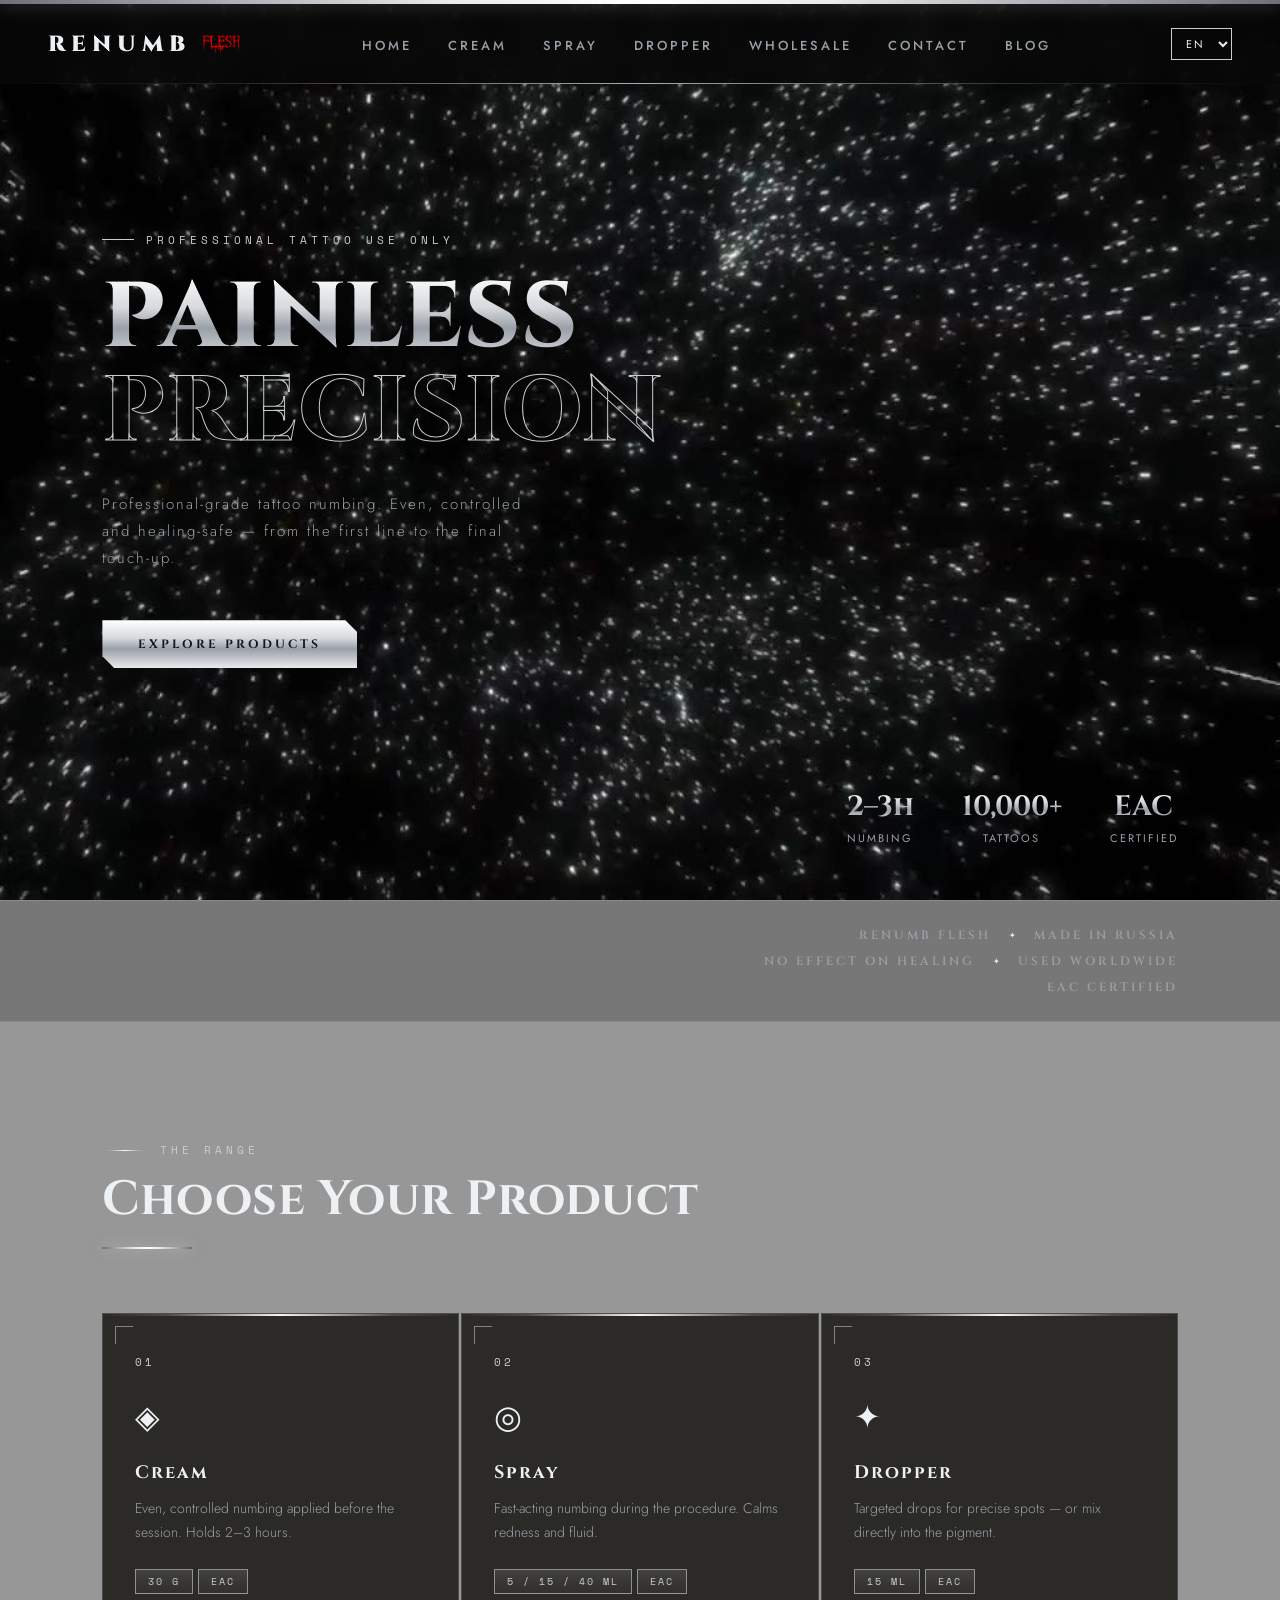
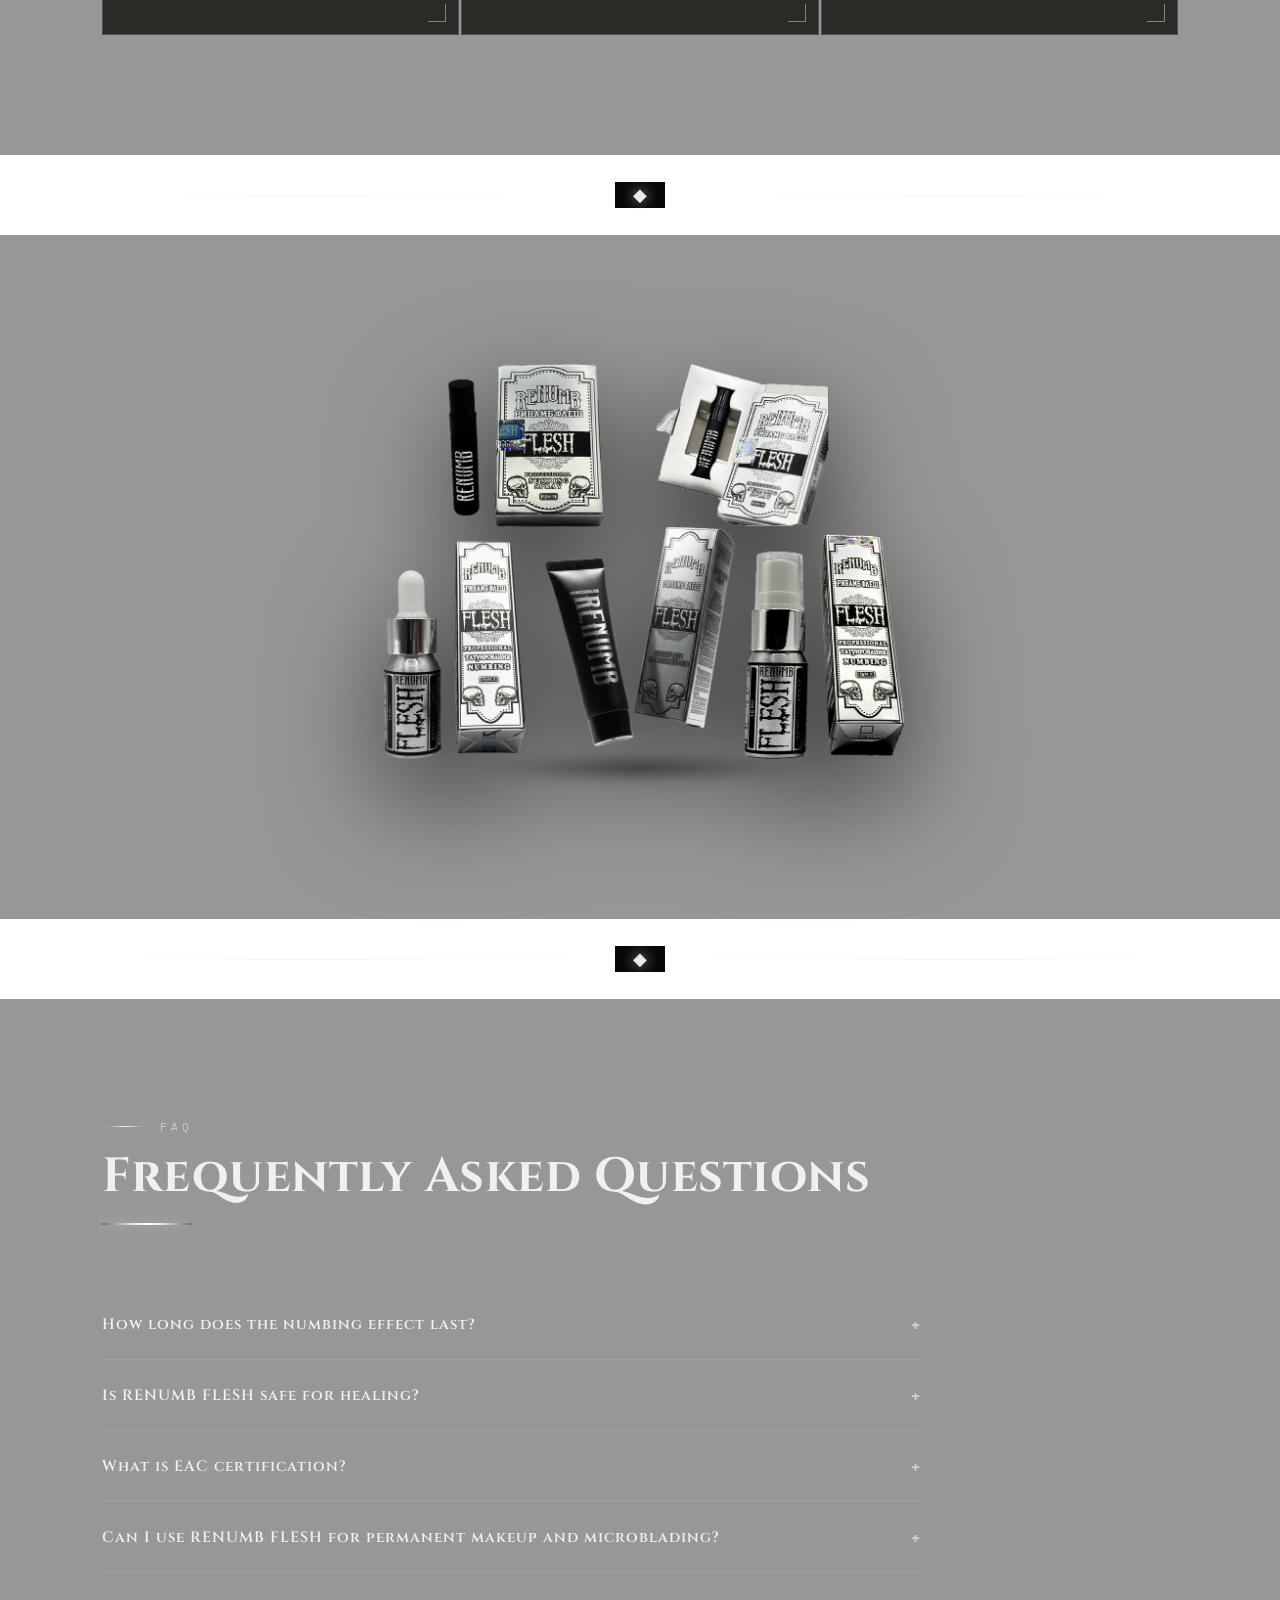
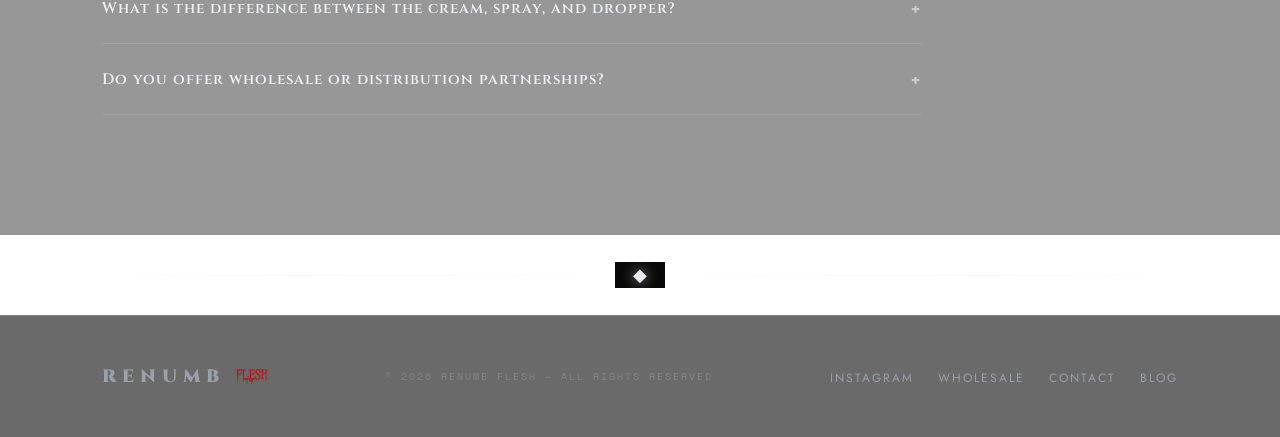
==== index.html @ 2f8f04a9 "Add files via upload" ====
<!DOCTYPE html>
<html lang="en">
<head>
<meta charset="UTF-8">
<meta name="viewport" content="width=device-width, initial-scale=1.0">
<title>Professional Tattoo Numbing — Cream, Spray & Dropper | RENUMB FLESH</title>

<!-- SEO Meta Tags -->
<meta name="description" content="Professional-grade tattoo numbing: cream, spray & dropper. EAC certified, healing-safe, used worldwide by tattoo artists. Wholesale & distributor enquiries welcome.">
<meta name="keywords" content="tattoo numbing cream, tattoo numbing spray, tattoo numbing dropper, RENUMB FLESH, professional tattoo numbing, EAC certified, tattoo anesthetic, permanent makeup numbing, microblading numbing, flesh-tattoo.com">
<meta name="robots" content="index, follow">
<meta name="author" content="RENUMB FLESH">
<link rel="canonical" href="https://flesh-tattoo.com/">

<!-- Open Graph / Social Media -->
<meta property="og:type" content="website">
<meta property="og:url" content="https://flesh-tattoo.com/">
<meta property="og:title" content="Professional Tattoo Numbing — Cream, Spray & Dropper | RENUMB FLESH">
<meta property="og:description" content="Professional-grade tattoo numbing. EAC certified, used worldwide. Cream, spray and dropper for tattoo artists.">
<meta property="og:image" content="https://flesh-tattoo.com/og-image.jpg">
<meta property="og:image:alt" content="RENUMB FLESH professional tattoo numbing — cream, spray and dropper">
<meta property="og:image:width" content="1200">
<meta property="og:image:height" content="630">
<meta property="og:site_name" content="RENUMB FLESH">
<meta property="og:locale" content="en_US">

<!-- Twitter Card -->
<meta name="twitter:card" content="summary_large_image">
<meta name="twitter:site" content="@renumbflesh">
<meta name="twitter:title" content="Professional Tattoo Numbing — Cream, Spray & Dropper | RENUMB FLESH">
<meta name="twitter:description" content="Professional-grade tattoo numbing. EAC certified, used worldwide.">
<meta name="twitter:image" content="https://flesh-tattoo.com/og-image.jpg">

<!-- Google Search Console Verification (replace with your code) -->
<meta name="google-site-verification" content="YOUR_GOOGLE_VERIFICATION_CODE">

<!-- Fonts -->
<link rel="preconnect" href="https://fonts.googleapis.com">
<link rel="preconnect" href="https://fonts.gstatic.com" crossorigin>
<link href="https://fonts.googleapis.com/css2?family=Cinzel:wght@400;500;600;700;800;900&family=Jost:wght@300;400;500;600&family=Space+Mono&display=swap" rel="stylesheet">
<script src="translations.js"></script>

<!-- JSON-LD Structured Data -->
<script type="application/ld+json">
{
  "@context": "https://schema.org",
  "@graph": [
    {
      "@type": "Organization",
      "@id": "https://flesh-tattoo.com/#organization",
      "name": "RENUMB FLESH",
      "url": "https://flesh-tattoo.com",
      "logo": {
        "@type": "ImageObject",
        "url": "https://flesh-tattoo.com/flesh-logo.png"
      },
      "description": "Professional-grade tattoo numbing products. EAC certified. Cream, spray and dropper for tattoo artists worldwide.",
      "contactPoint": {
        "@type": "ContactPoint",
        "contactType": "Customer Service",
        "email": "info@renumbflesh.com"
      },
      "sameAs": [
        "https://instagram.com/renumbflesh"
      ]
    },
    {
      "@type": "WebSite",
      "@id": "https://flesh-tattoo.com/#website",
      "url": "https://flesh-tattoo.com",
      "name": "RENUMB FLESH",
      "publisher": {"@id": "https://flesh-tattoo.com/#organization"},
      "potentialAction": {
        "@type": "SearchAction",
        "target": "https://flesh-tattoo.com/blog.html?q={search_term_string}",
        "query-input": "required name=search_term_string"
      }
    },
    {
      "@type": "FAQPage",
      "mainEntity": [
        {
          "@type": "Question",
          "name": "How long does the numbing effect last?",
          "acceptedAnswer": {
            "@type": "Answer",
            "text": "The pre-procedure cream provides 2–3 hours of effective numbing when applied correctly before the session. The spray provides fast-acting relief during the session for continued comfort."
          }
        },
        {
          "@type": "Question",
          "name": "Is RENUMB FLESH safe for healing?",
          "acceptedAnswer": {
            "@type": "Answer",
            "text": "Yes. RENUMB FLESH products are formulated to have no effect on the healing process. They are EAC certified and tested for professional tattoo and permanent makeup use."
          }
        },
        {
          "@type": "Question",
          "name": "What is EAC certification?",
          "acceptedAnswer": {
            "@type": "Answer",
            "text": "EAC (Eurasian Conformity) is a mandatory certification mark for products sold in the Eurasian Economic Union, confirming safety and compliance with technical regulations."
          }
        },
        {
          "@type": "Question",
          "name": "Can I use RENUMB FLESH for permanent makeup and microblading?",
          "acceptedAnswer": {
            "@type": "Answer",
            "text": "Yes. The dropper is especially popular for permanent makeup procedures — it can be applied directly to lips or eyebrows, or mixed into the pigment for precise control."
          }
        },
        {
          "@type": "Question",
          "name": "What is the difference between the cream, spray, and dropper?",
          "acceptedAnswer": {
            "@type": "Answer",
            "text": "The cream is applied before the session for deep, even numbing that lasts 2–3 hours. The spray is used during the session to maintain comfort and reduce redness. The dropper is for targeted application or mixing into pigment."
          }
        },
        {
          "@type": "Question",
          "name": "Do you offer wholesale or distribution partnerships?",
          "acceptedAnswer": {
            "@type": "Answer",
            "text": "Yes. We work with tattoo studios, distributors, and wholesalers worldwide. Contact us directly via the Contact page to discuss terms."
          }
        }
      ]
    },
    {
      "@type": "ItemList",
      "@id": "https://flesh-tattoo.com/#products",
      "name": "RENUMB FLESH Tattoo Numbing Range",
      "itemListElement": [
        {
          "@type": "ListItem",
          "position": 1,
          "item": {
            "@type": "Product",
            "name": "RENUMB FLESH Numbing Cream",
            "url": "https://flesh-tattoo.com/cream.html",
            "image": "https://flesh-tattoo.com/renumb-flesh-numbing-cream-30g.png",
            "description": "Pre-procedure tattoo numbing cream. 2–3 hour hold. EAC certified. 30 g.",
            "brand": {
              "@type": "Brand",
              "name": "RENUMB FLESH"
            },
            "category": "Tattoo Numbing Products"
          }
        },
        {
          "@type": "ListItem",
          "position": 2,
          "item": {
            "@type": "Product",
            "name": "RENUMB FLESH Numbing Spray",
            "url": "https://flesh-tattoo.com/spray.html",
            "image": "https://flesh-tattoo.com/renumb-flesh-numbing-spray-15ml.png",
            "description": "Fast-acting tattoo numbing spray for use during the session. 5 / 15 / 40 ml. EAC certified.",
            "brand": {
              "@type": "Brand",
              "name": "RENUMB FLESH"
            },
            "category": "Tattoo Numbing Products"
          }
        },
        {
          "@type": "ListItem",
          "position": 3,
          "item": {
            "@type": "Product",
            "name": "RENUMB FLESH Numbing Dropper",
            "url": "https://flesh-tattoo.com/dropper.html",
            "image": "https://flesh-tattoo.com/renumb-flesh-numbing-dropper-15ml.png",
            "description": "Water-soluble numbing dropper — mix with pigment for PMU. 15 ml. EAC certified.",
            "brand": {
              "@type": "Brand",
              "name": "RENUMB FLESH"
            },
            "category": "Tattoo Numbing Products"
          }
        }
      ]
    }
  ]
}
</script>

<style>
  *, *::before, *::after { margin: 0; padding: 0; box-sizing: border-box; }
  :root {
    --black: #080808;
    --deep: #101113;
    --amber: #c9ccd1;
    --amber-bright: #e8eaed;
    --amber-glow: #f4f5f7;
    --white: #eef1f4;
    --dim: #9aa0a8;
    --line: rgba(200,205,212,0.22);
    --metal: linear-gradient(180deg, #ffffff 0%, #d6d9dd 38%, #9aa0a8 60%, #e8eaed 100%);
  }
  html { scroll-behavior: smooth; }
  body {
    background: var(--black);
    color: var(--white);
    font-family: 'Jost', sans-serif;
    overflow-x: hidden;
  }

  nav {
    position: fixed; top: 0; left: 0; right: 0;
    z-index: 100;
    display: flex; align-items: center; justify-content: space-between;
    padding: 24px 48px;
    background: linear-gradient(to bottom, rgba(8,8,8,0.95), transparent);
  }
  .nav-logo {
    font-family: 'Cinzel', serif;
    font-size: 22px;
    font-weight: 900;
    letter-spacing: 6px;
    color: var(--white);
    text-decoration: none;
  }
  .nav-logo span { color: var(--amber-bright); }
  .nav-links {
    display: flex; gap: 36px; list-style: none;
  }
  .nav-links a {
    font-family: 'Jost', sans-serif;
    font-size: 13px;
    font-weight: 500;
    letter-spacing: 3px;
    text-transform: uppercase;
    color: var(--dim);
    text-decoration: none;
    transition: color 0.3s;
  }
  .nav-links a:hover { color: var(--amber-bright); }

  .nav-right {
    display: flex; align-items: center; gap: 16px;
  }
  select {
    background: transparent;
    border: 1px solid var(--amber);
    color: var(--white);
    font-family: 'Jost', sans-serif;
    font-size: 11px;
    padding: 6px 10px;
    cursor: pointer;
    letter-spacing: 2px;
  }
  select option {
    background: var(--black);
    color: var(--white);
  }

  /* Hamburger Button */
  .nav-hamburger {
    display: none;
    flex-direction: column;
    gap: 5px;
    cursor: pointer;
    padding: 8px;
    background: none;
    border: none;
    z-index: 102;
  }
  .nav-hamburger span {
    display: block;
    width: 24px;
    height: 2px;
    background: var(--white);
    transition: transform 0.3s, opacity 0.3s;
  }
  .nav-hamburger.is-open span:nth-child(1) { transform: translateY(7px) rotate(45deg); }
  .nav-hamburger.is-open span:nth-child(2) { opacity: 0; }
  .nav-hamburger.is-open span:nth-child(3) { transform: translateY(-7px) rotate(-45deg); }

  .hero {
    position: relative;
    min-height: 100vh;
    display: flex;
    align-items: center;
    overflow: hidden;
  }

  .hero video {
    position: absolute;
    inset: 0;
    width: 100%;
    height: 100%;
    object-fit: cover;
    z-index: 0;
  }

  .hero-overlay {
    position: absolute;
    inset: 0;
    background: linear-gradient(105deg, rgba(6,7,9,0.88) 0%, rgba(6,7,9,0.55) 40%, rgba(6,7,9,0.15) 68%, transparent 100%);
    z-index: 1;
  }

  .hero-bottom-fade {
    position: absolute;
    bottom: 0;
    left: 0;
    right: 0;
    height: 180px;
    background: linear-gradient(to top, #080808, transparent);
    z-index: 1;
  }

  .hero-content {
    position: relative;
    z-index: 2;
    padding: 0 8vw;
    max-width: 720px;
  }

  .hero-tag {
    font-family: 'Space Mono', monospace;
    font-size: 11px;
    letter-spacing: 4px;
    color: var(--amber);
    text-transform: uppercase;
    margin-bottom: 24px;
    display: flex;
    align-items: center;
    gap: 12px;
    opacity: 0;
    animation: fadeUp 0.8s 0.2s forwards;
  }
  .hero-tag::before {
    content: '';
    display: block;
    width: 32px;
    height: 1px;
    background: var(--amber);
  }

  .hero-title {
    font-family: 'Cinzel', serif;
    font-size: clamp(42px, 7.5vw, 92px);
    font-weight: 800;
    line-height: 1.02;
    letter-spacing: 1px;
    margin-bottom: 32px;
    opacity: 0;
    animation: fadeUp 0.8s 0.4s forwards;
  }
  .hero-title .line1 {
    display: block;
    background: var(--metal);
    -webkit-background-clip: text;
    background-clip: text;
    -webkit-text-fill-color: transparent;
    color: transparent;
  }
  .hero-title .line2 {
    display: block;
    color: transparent;
    -webkit-text-stroke: 1px var(--amber);
  }

  .hero-sub {
    font-size: 15px;
    font-weight: 300;
    letter-spacing: 2px;
    line-height: 1.8;
    color: var(--dim);
    max-width: 420px;
    margin-bottom: 48px;
    opacity: 0;
    animation: fadeUp 0.8s 0.6s forwards;
  }

  .hero-cta {
    display: flex;
    gap: 16px;
    align-items: center;
    opacity: 0;
    animation: fadeUp 0.8s 0.8s forwards;
  }

  .btn-primary {
    font-family: 'Cinzel', serif;
    font-size: 12px;
    font-weight: 700;
    letter-spacing: 3px;
    text-transform: uppercase;
    padding: 16px 36px;
    background: var(--metal);
    color: #15171a;
    border: none;
    text-decoration: none;
    position: relative;
    overflow: hidden;
    transition: all 0.3s;
    clip-path: polygon(0 0, calc(100% - 12px) 0, 100% 12px, 100% 100%, 12px 100%, 0 calc(100% - 12px));
    cursor: pointer;
  }
  .btn-primary::before {
    content: '';
    position: absolute;
    inset: 0;
    background: var(--amber-glow);
    transform: translateX(-100%);
    transition: transform 0.4s;
  }
  .btn-primary:hover::before { transform: translateX(0); }
  .btn-primary span { position: relative; z-index: 1; }

  .hero-stats {
    position: absolute;
    bottom: 52px;
    right: 8vw;
    z-index: 2;
    display: flex;
    gap: 48px;
    opacity: 0;
    animation: fadeUp 0.8s 1s forwards;
  }
  .stat { text-align: center; }
  .stat-num {
    font-family: 'Cinzel', serif;
    font-size: 28px;
    font-weight: 700;
    color: var(--amber-bright);
    display: block;
  }
  .stat-label {
    font-size: 11px;
    letter-spacing: 2px;
    color: var(--dim);
    text-transform: uppercase;
  }

  @keyframes fadeUp {
    from { opacity: 0; transform: translateY(30px); }
    to { opacity: 1; transform: translateY(0); }
  }

  .divider { height: 1px; background: linear-gradient(90deg, transparent, var(--amber), transparent); margin: 0; opacity: 0.4; }

  .section {
    padding: 120px 8vw;
  }
  .section-label {
    font-family: 'Space Mono', monospace;
    font-size: 11px;
    letter-spacing: 4px;
    color: var(--amber);
    text-transform: uppercase;
    margin-bottom: 16px;
    display: flex;
    align-items: center;
    gap: 12px;
  }
  .section-label::before {
    content: '';
    display: block;
    width: 24px;
    height: 1px;
    background: var(--amber);
  }
  .section-title {
    font-family: 'Cinzel', serif;
    font-size: clamp(26px, 4vw, 48px);
    font-weight: 700;
    margin-bottom: 64px;
    line-height: 1.1;
  }
  .section-title em { font-style: normal; color: var(--amber-bright); }

  .products-grid {
    display: grid;
    grid-template-columns: repeat(auto-fit, minmax(260px, 1fr));
    gap: 2px;
  }
  .product-card {
    background: var(--deep);
    border: 1px solid var(--line);
    padding: 40px 32px;
    position: relative;
    overflow: hidden;
    transition: border-color 0.3s, transform 0.3s;
    cursor: pointer;
  }
  .product-card::before {
    content: '';
    position: absolute;
    top: 0;
    left: 0;
    right: 0;
    height: 2px;
    background: linear-gradient(90deg, transparent, var(--amber-bright), transparent);
    transform: scaleX(0);
    transition: transform 0.4s;
  }
  .product-card:hover::before { transform: scaleX(1); }
  .product-card:hover {
    border-color: rgba(200,205,212,0.5);
    transform: translateY(-4px);
  }

  .product-num {
    font-family: 'Space Mono', monospace;
    font-size: 11px;
    color: var(--amber);
    letter-spacing: 3px;
    margin-bottom: 24px;
  }
  .product-icon {
    font-size: 32px;
    margin-bottom: 20px;
    display: block;
  }
  .product-name {
    font-family: 'Cinzel', serif;
    font-size: 18px;
    font-weight: 700;
    margin-bottom: 12px;
    letter-spacing: 2px;
  }
  .product-desc {
    font-size: 14px;
    line-height: 1.7;
    color: var(--dim);
    font-weight: 300;
    margin-bottom: 24px;
  }
  .product-tag {
    display: inline-block;
    font-family: 'Space Mono', monospace;
    font-size: 10px;
    letter-spacing: 2px;
    color: var(--amber);
    border: 1px solid var(--amber);
    padding: 4px 12px;
    text-transform: uppercase;
  }

  /* FAQ Section */
  .faq-list { max-width: 820px; }
  .faq-item {
    border-bottom: 1px solid var(--line);
  }
  .faq-q {
    width: 100%;
    background: none;
    border: none;
    color: var(--white);
    font-family: 'Cinzel', serif;
    font-size: 15px;
    font-weight: 600;
    letter-spacing: 1px;
    text-align: left;
    padding: 22px 0;
    cursor: pointer;
    display: flex;
    justify-content: space-between;
    align-items: center;
    gap: 16px;
    transition: color 0.3s;
  }
  .faq-q:hover { color: var(--amber-bright); }
  .faq-q::after {
    content: '+';
    font-family: 'Space Mono', monospace;
    font-size: 18px;
    color: var(--amber);
    flex-shrink: 0;
    transition: transform 0.3s;
  }
  .faq-item.open .faq-q::after { transform: rotate(45deg); }
  .faq-a {
    max-height: 0;
    overflow: hidden;
    transition: max-height 0.4s ease;
  }
  .faq-item.open .faq-a { max-height: 300px; }
  .faq-a p {
    font-size: 15px;
    line-height: 1.8;
    color: var(--dim);
    font-weight: 300;
    padding-bottom: 22px;
  }

  footer {
    border-top: 1px solid var(--line);
    padding: 48px 8vw;
    display: flex;
    align-items: center;
    justify-content: space-between;
  }
  .footer-logo {
    font-family: 'Cinzel', serif;
    font-size: 18px;
    font-weight: 900;
    letter-spacing: 6px;
    color: var(--dim);
  }
  .footer-logo span { color: var(--amber); }
  .footer-copy {
    font-family: 'Space Mono', monospace;
    font-size: 10px;
    letter-spacing: 2px;
    color: rgba(154,160,168,0.5);
    text-transform: uppercase;
  }
  .footer-links { display: flex; gap: 24px; list-style: none; }
  .footer-links a {
    font-size: 12px;
    letter-spacing: 2px;
    color: var(--dim);
    text-decoration: none;
    text-transform: uppercase;
    transition: color 0.3s;
  }
  .footer-links a:hover { color: var(--amber-bright); }

  .reveal {
    opacity: 0;
    transform: translateY(40px);
    transition: opacity 0.7s, transform 0.7s;
  }
  .reveal.visible {
    opacity: 1;
    transform: translateY(0);
  }

  /* ============================================================
     MOBILE RESPONSIVE
     ============================================================ */
  @media (max-width: 768px) {
    nav { padding: 16px 20px; }
    .nav-hamburger { display: flex; }
    .nav-links {
      position: fixed;
      top: 0; left: 0; right: 0; bottom: 0;
      background: rgba(8,8,8,0.97);
      flex-direction: column;
      justify-content: center;
      align-items: center;
      gap: 40px;
      z-index: 101;
      transform: translateX(100%);
      transition: transform 0.35s ease;
      display: flex !important;
    }
    .nav-links.mobile-open { transform: translateX(0); }
    .nav-links a { font-size: 20px !important; letter-spacing: 4px !important; color: var(--white) !important; }
    .hero-content { padding: 0 20px; max-width: 100%; }
    .hero-sub { letter-spacing: 1px; max-width: 100%; }
    .hero-stats { display: none; }
    .hero-cta { flex-wrap: wrap; }
    .section { padding: 70px 20px; }
    .section-title { margin-bottom: 40px; }
    .products-grid { grid-template-columns: 1fr; }
    footer { flex-direction: column; gap: 24px; text-align: center; padding: 36px 20px; }
    .footer-links { justify-content: center; flex-wrap: wrap; }
    .claims-wrap { padding: 22px 20px; }
    .claim { font-size: 10px; letter-spacing: 1.5px; }
    .claims-rows { align-items: center; text-align: center; }
    .claims-row { justify-content: center; flex-wrap: wrap; gap: 10px; }
    .faq-q { font-size: 13px; }
  }

  /* Hide video play overlay on mobile */
  video::-webkit-media-controls,
  video::-webkit-media-controls-panel,
  video::-webkit-media-controls-play-button,
  video::-webkit-media-controls-start-playback-button,
  video::-webkit-media-controls-overlay-play-button { display: none !important; }

  /* On mobile, use poster image instead of video for performance */
  @media (max-width: 768px) {
    .site-bg video { display: none !important; }
    .site-bg { background: url('site-bg-poster.jpg') center / cover no-repeat !important; }
  }

  /* --- FLESH image logo --- */
  .nav-logo, .footer-logo { display: inline-flex; align-items: center; gap: 10px; }
  .nav-logo .flesh-img { height: 0.95em; width: auto; display: block; }
  .footer-logo .flesh-img { height: 0.95em; width: auto; display: block; opacity: 0.85; }

  /* ============================================================
     LUXE LAYER v2 — bold ornamental / metallic (RENUMB FLESH)
     ============================================================ */
  :root {
    --metal-line: linear-gradient(90deg, transparent, rgba(201,204,209,0.2) 18%, rgba(255,255,255,0.95) 50%, rgba(201,204,209,0.2) 82%, transparent);
    --metal-solid: linear-gradient(90deg, #6d7177, #e8eaed 35%, #ffffff 50%, #e8eaed 65%, #6d7177);
  }

  /* bold metallic bar pinned to very top of every page */
  body::before {
    content: '';
    position: fixed; top: 0; left: 0; right: 0;
    height: 4px; z-index: 999;
    background: var(--metal-solid);
    box-shadow: 0 0 18px rgba(232,234,237,0.45);
  }

  /* page texture so the dark isn't flat */
  body {
    background-color: var(--black);
    background-image:
      radial-gradient(130% 80% at 50% -10%, rgba(201,204,209,0.08), transparent 60%),
      radial-gradient(100% 60% at 50% 120%, rgba(201,204,209,0.05), transparent 60%);
    background-attachment: fixed;
  }

  /* push fixed nav below the top metal bar */
  nav {
    top: 4px !important;
    background: rgba(8,8,8,0.82) !important;
    backdrop-filter: blur(12px);
    -webkit-backdrop-filter: blur(12px);
  }
  nav::after {
    content: '';
    position: absolute; left: 0; right: 0; bottom: 0;
    height: 1px; background: var(--metal-line); opacity: 0.7;
  }
  .nav-center a, .nav-links a { position: relative; }
  .nav-center a::after, .nav-links a::after {
    content: ''; position: absolute; left: 0; right: 0; bottom: -6px;
    height: 1px; background: #fff; transform: scaleX(0); transform-origin: left;
    transition: transform 0.35s ease;
  }
  .nav-center a:hover::after, .nav-links a:hover::after { transform: scaleX(1); }

  /* BOLD ornamental divider */
  .divider {
    height: auto !important; background: none !important; opacity: 1 !important;
    position: relative; padding: 40px 0;
  }
  .divider::before {
    content: ''; position: absolute; left: 8vw; right: 8vw; top: 50%;
    height: 1px; background: var(--metal-line);
    box-shadow: 0 4px 0 -3px rgba(201,204,209,0.4), 0 -4px 0 -3px rgba(201,204,209,0.4);
  }
  .divider::after {
    content: '◆'; position: absolute; left: 50%; top: 50%;
    transform: translate(-50%,-50%); color: #e8eaed; font-size: 18px;
    background: var(--black); padding: 0 18px;
    text-shadow: 0 0 14px rgba(232,234,237,0.7);
  }

  /* section label rule -> metallic */
  .section-label::before { width: 46px !important; height: 1px !important; background: var(--metal-line) !important; }

  /* section titles: visible metallic underline */
  .section-title { letter-spacing: 0.5px; position: relative; padding-bottom: 22px; }
  .section-title::after {
    content: ''; position: absolute; left: 0; bottom: 0;
    width: 90px; height: 2px; background: var(--metal-solid);
    box-shadow: 0 0 12px rgba(232,234,237,0.5);
  }
  .section-title em { text-shadow: 0 0 16px rgba(232,234,237,0.35); }

  /* CARDS */
  .product-card {
    background: linear-gradient(180deg, rgba(201,204,209,0.06), rgba(0,0,0,0)), var(--deep);
    transition: border-color 0.3s, transform 0.3s, box-shadow 0.4s;
  }
  .product-card::before { background: var(--metal-line) !important; height: 2px !important; transform: scaleX(1) !important; }
  .product-card::after {
    content: ''; position: absolute; top: 12px; left: 12px;
    width: 18px; height: 18px;
    border-top: 1px solid rgba(201,204,209,0.55);
    border-left: 1px solid rgba(201,204,209,0.55);
    pointer-events: none;
  }
  .product-card .product-name::after {
    content: ''; position: absolute; bottom: 12px; right: 12px;
    width: 18px; height: 18px;
    border-bottom: 1px solid rgba(201,204,209,0.55);
    border-right: 1px solid rgba(201,204,209,0.55);
    pointer-events: none;
  }
  .product-card { overflow: visible; }
  .product-card:hover {
    transform: translateY(-6px);
    box-shadow: 0 22px 55px -22px rgba(0,0,0,0.9), inset 0 1px 0 rgba(255,255,255,0.18);
  }

  /* tags */
  .product-tag {
    background: linear-gradient(180deg, rgba(201,204,209,0.14), rgba(201,204,209,0.03));
    border-color: rgba(201,204,209,0.6) !important;
  }

  /* stats numbers: chrome gradient */
  .stat-num {
    background: var(--metal); -webkit-background-clip: text; background-clip: text;
    -webkit-text-fill-color: transparent; color: transparent;
  }

  footer { position: relative; z-index: 1; }

  /* ============================================================
     GLOBAL BACKGROUND VIDEO
     ============================================================ */
  .site-bg {
    position: fixed; inset: 0; z-index: -2; overflow: hidden;
    background: var(--black);
  }
  .site-bg video {
    position: absolute; inset: 0;
    width: 100%; height: 100%; object-fit: cover;
    pointer-events: none;
  }
  .site-bg::after {
    content: ''; position: absolute; inset: 0; z-index: -1;
    background: linear-gradient(180deg, rgba(8,8,8,0.72), rgba(8,8,8,0.82) 50%, rgba(8,8,8,0.9));
  }
  body { background: transparent !important; }
  .hero { background: transparent !important; }
  .hero > video { display: none !important; }
  .hero-overlay, .hero-bottom-fade { background: transparent !important; }
  .hero-video { background: transparent !important; }
  .hero-video > video { display: none !important; }
  .hero-video .hero-overlay { background: linear-gradient(105deg, rgba(6,7,9,0.7) 0%, rgba(6,7,9,0.25) 60%, transparent 100%) !important; }
  .section { background: rgba(8,8,8,0.42); backdrop-filter: blur(2px); }
  .product-card { background: rgba(13,11,7,0.78) !important; }
  .gallery-item { background: rgba(13,11,7,0.6) !important; }
  footer { background: rgba(8,8,8,0.6); }

  /* Claims */
  .claims-wrap {
    padding: 26px 8vw;
    background: rgba(8,8,8,0.55);
    border-top: 1px solid var(--line);
    border-bottom: 1px solid var(--line);
    display: flex;
    justify-content: flex-end;
  }
  .claims-rows {
    display: flex;
    flex-direction: column;
    align-items: flex-end;
    gap: 10px;
    text-align: right;
  }
  .claims-row {
    display: flex;
    align-items: center;
    gap: 18px;
    justify-content: flex-end;
  }
  .claim {
    font-family: 'Cinzel', serif;
    font-size: 12px;
    font-weight: 600;
    letter-spacing: 3px;
    text-transform: uppercase;
    color: var(--dim);
  }
  .claim-sep {
    font-size: 8px;
    color: var(--amber-bright);
  }

  /* Product price */
  .product-price {
    font-family: 'Cinzel', serif;
    font-size: 22px;
    font-weight: 700;
    letter-spacing: 1px;
    color: var(--white);
    margin: 14px 0 6px;
    display: block;
  }
  .product-price .cur { color: var(--amber-bright); font-size: 0.7em; vertical-align: super; margin-right: 2px; }
  .price-from {
    font-family: 'Space Mono', monospace;
    font-size: 10px; letter-spacing: 2px; text-transform: uppercase;
    color: var(--dim); margin-bottom: 10px; display:block;
  }
  .float-stage {
    position: relative;
    display: inline-block;
    animation: floatY 6s ease-in-out infinite;
  }
  .float-stage img {
    display: block;
    width: clamp(220px, 42vw, 560px);
    height: auto;
    filter: drop-shadow(0 40px 55px rgba(0,0,0,0.65));
  }
  .float-stage::after {
    content: '';
    position: absolute;
    left: 50%; bottom: -22px;
    width: 60%; height: 26px;
    transform: translateX(-50%);
    background: radial-gradient(ellipse at center, rgba(0,0,0,0.55), transparent 70%);
    filter: blur(6px);
    z-index: -1;
    animation: shadowPulse 6s ease-in-out infinite;
  }
  .float-showcase{
    text-align:center;
}
  @keyframes floatY { 0%,100% { transform: translateY(0); } 50% { transform: translateY(-18px); } }
  @keyframes shadowPulse { 0%,100% { opacity: 0.7; width: 60%; } 50% { opacity: 0.4; width: 50%; } }
  @media (prefers-reduced-motion: reduce) { .float-stage, .float-stage::after { animation: none; } }
</style>
<!-- Favicons & PWA -->
<link rel="icon" href="favicon.ico" sizes="any">
<link rel="icon" type="image/png" sizes="32x32" href="favicon-32.png">
<link rel="icon" type="image/png" sizes="16x16" href="favicon-16.png">
<link rel="apple-touch-icon" href="apple-touch-icon.png">
<link rel="manifest" href="site.webmanifest">
<meta name="theme-color" content="#080808">
<link rel="preload" as="image" href="site-bg-poster.jpg">
<!-- Shared responsive + behaviour layer -->
<link rel="stylesheet" href="site.css">
<script src="site.js" defer></script>

<!-- hreflang cluster (audit pass) -->
<link rel="alternate" hreflang="x-default" href="https://flesh-tattoo.com/">
<link rel="alternate" hreflang="en" href="https://flesh-tattoo.com/">
<link rel="alternate" hreflang="ru" href="https://flesh-tattoo.com/?lang=ru">
<link rel="alternate" hreflang="es" href="https://flesh-tattoo.com/?lang=es">
<link rel="alternate" hreflang="tr" href="https://flesh-tattoo.com/?lang=tr">
<link rel="alternate" hreflang="pt" href="https://flesh-tattoo.com/?lang=pt">
<link rel="alternate" hreflang="fr" href="https://flesh-tattoo.com/?lang=fr">
<link rel="alternate" hreflang="de" href="https://flesh-tattoo.com/?lang=de">
</head>
<body>

<!-- Background Video -->
<div class="site-bg">
  <video autoplay muted loop playsinline webkit-playsinline preload="auto" poster="site-bg-poster.jpg">
    <source src="site-bg.mp4" type="video/mp4">
  </video>
</div>

<nav>
  <a href="index.html" class="nav-logo">RENUMB <img src="flesh-logo.png" alt="FLESH" class="flesh-img" width="80" height="20" loading="eager"></a>
  <ul class="nav-links">
    <li><a href="index.html" data-i18n="home">Home</a></li>
    <li><a href="cream.html" data-i18n="cream">Cream</a></li>
    <li><a href="spray.html" data-i18n="spray">Spray</a></li>
    <li><a href="dropper.html" data-i18n="dropper">Dropper</a></li>
    <li><a href="wholesale.html" data-i18n="navWholesale">Wholesale</a></li>
    <li><a href="contact.html" data-i18n="navContact">Contact</a></li>
    <li><a href="blog.html" data-i18n="navBlog">Blog</a></li>
  </ul>
  <div class="nav-right">
    <select data-lang-select onchange="setLanguage(this.value)">
      <option value="en">EN</option>
      <option value="ru">РУ</option>
      <option value="es">ES</option>
      <option value="tr">TR</option>
      <option value="pt">PT</option>
      <option value="fr">FR</option>
      <option value="de">DE</option>
    </select>
    <button class="nav-hamburger" aria-label="Menu">
      <span></span><span></span><span></span>
    </button>
  </div>
</nav>

<section class="hero">
  <video autoplay muted loop playsinline preload="none" poster="hero-poster.jpg">
    <source src="hero-bg.mp4" type="video/mp4">
  </video>
  <div class="hero-overlay"></div>
  <div class="hero-bottom-fade"></div>

  <div class="hero-content">
    <div class="hero-tag" data-i18n="proTattooUse">Professional Tattoo Use Only</div>
    <h1 class="hero-title">
      <span class="line1" data-i18n="heroLine1">PAINLESS</span>
      <span class="line2" data-i18n="heroLine2">PRECISION</span>
    </h1>
    <p class="hero-sub" data-i18n="heroSub">Professional-grade tattoo numbing. Even, controlled and healing-safe — from the first line to the final touch-up.</p>
    <div class="hero-cta">
      <a href="#products" class="btn-primary"><span data-i18n="exploreProducts">Explore Products</span></a>
    </div>
  </div>

  <div class="hero-stats">
    <div class="stat">
      <span class="stat-num">2–3h</span>
      <span class="stat-label" data-i18n="statNumbing">Numbing</span>
    </div>
    <div class="stat">
      <span class="stat-num">10,000+</span>
      <span class="stat-label" data-i18n="statTattoos">Tattoos</span>
    </div>
    <div class="stat">
      <span class="stat-num">EAC</span>
      <span class="stat-label" data-i18n="statCertified">Certified</span>
    </div>
  </div>
</section>

<div class="claims-wrap">
  <div class="claims-rows">
    <div class="claims-row">
      <span class="claim" data-i18n="brandMark">RENUMB FLESH</span>
      <span class="claim-sep">✦</span>
      <span class="claim" data-i18n="madeInRussia">Made in Russia</span>
    </div>
    <div class="claims-row">
      <span class="claim" data-i18n="noEffectHealing">No Effect on Healing</span>
      <span class="claim-sep">✦</span>
      <span class="claim" data-i18n="usedWorldwide">Used Worldwide</span>
    </div>
    <div class="claims-row">
      <span class="claim" data-i18n="eacCertified">EAC Certified</span>
    </div>
  </div>
</div>

<section class="section" id="products">
  <div class="section-label reveal" data-i18n="productLine">The Range</div>
  <h2 class="section-title reveal"><span data-i18n="chooseProduct">Choose Your Product</span></h2>

  <div class="products-grid">
    <a href="cream.html" style="text-decoration:none;color:inherit;">
      <div class="product-card reveal">
        <div class="product-num">01</div>
        <span class="product-icon">◈</span>
        <h3 class="product-name" data-i18n="cream">Cream</h3>
        <p class="product-desc" data-i18n="creamDesc">Even, controlled numbing applied before the session. Holds 2–3 hours.</p>
        <span class="product-tag" data-i18n="creamTag">30 g</span>
        <span class="product-tag">EAC</span>
      </div>
    </a>

    <a href="spray.html" style="text-decoration:none;color:inherit;">
      <div class="product-card reveal">
        <div class="product-num">02</div>
        <span class="product-icon">◎</span>
        <h3 class="product-name" data-i18n="spray">Spray</h3>
        <p class="product-desc" data-i18n="sprayDesc">Fast-acting numbing during the procedure. Calms redness and fluid.</p>
        <span class="product-tag" data-i18n="sprayTag">5 / 15 / 40 ml</span>
        <span class="product-tag">EAC</span>
      </div>
    </a>

    <a href="dropper.html" style="text-decoration:none;color:inherit;">
      <div class="product-card reveal">
        <div class="product-num">03</div>
        <span class="product-icon">✦</span>
        <h3 class="product-name" data-i18n="dropper">Dropper</h3>
        <p class="product-desc" data-i18n="dropperDesc">Targeted drops for precise spots — or mix directly into the pigment.</p>
        <span class="product-tag" data-i18n="dropperTag">15 ml</span>
        <span class="product-tag">EAC</span>
      </div>
    </a>
  </div>
</section>

<div class="divider"></div>

<section class="section float-showcase">
  <div class="float-stage">
    <img src="renumb-flesh-tattoo-numbing-products.png" alt="RENUMB FLESH pre-procedure numbing cream and box" loading="lazy">
  </div>
  <div style="margin-top:34px; text-align:center;">
    
    
  </div>
</section>

<div class="divider"></div>

<!-- FAQ Section -->
<section class="section" id="faq">
  <div class="section-label reveal" data-i18n="faqLabel">FAQ</div>
  <h2 class="section-title reveal"><span data-i18n="faqTitle">Frequently Asked Questions</span></h2>

  <div class="faq-list reveal">
    <div class="faq-item">
      <button class="faq-q" data-i18n="faq1q">How long does the numbing effect last?</button>
      <div class="faq-a"><p data-i18n="faq1a">The pre-procedure cream provides 2–3 hours of effective numbing when applied correctly before the session. The spray provides fast-acting relief during the session for continued comfort.</p></div>
    </div>
    <div class="faq-item">
      <button class="faq-q" data-i18n="faq2q">Is RENUMB FLESH safe for healing?</button>
      <div class="faq-a"><p data-i18n="faq2a">Yes. RENUMB FLESH products are formulated to have no effect on the healing process. They are EAC certified and tested for professional tattoo and permanent makeup use.</p></div>
    </div>
    <div class="faq-item">
      <button class="faq-q" data-i18n="faq3q">What is EAC certification?</button>
      <div class="faq-a"><p data-i18n="faq3a">EAC (Eurasian Conformity) is a mandatory certification mark for products sold in the Eurasian Economic Union, confirming safety and compliance with technical regulations.</p></div>
    </div>
    <div class="faq-item">
      <button class="faq-q" data-i18n="faq4q">Can I use RENUMB FLESH for permanent makeup and microblading?</button>
      <div class="faq-a"><p data-i18n="faq4a">Yes. The dropper is especially popular for permanent makeup procedures — it can be applied directly to lips or eyebrows, or mixed into the pigment for precise control.</p></div>
    </div>
    <div class="faq-item">
      <button class="faq-q" data-i18n="faq5q">What is the difference between the cream, spray, and dropper?</button>
      <div class="faq-a"><p data-i18n="faq5a">The cream is applied before the session for deep, even numbing that lasts 2–3 hours. The spray is used during the session to maintain comfort and reduce redness. The dropper is for targeted application or mixing into pigment.</p></div>
    </div>
    <div class="faq-item">
      <button class="faq-q" data-i18n="faq6q">Do you offer wholesale or distribution partnerships?</button>
      <div class="faq-a"><p data-i18n="faq6a">Yes. We work with tattoo studios, distributors, and wholesalers worldwide. Contact us directly via the Contact page to discuss terms.</p></div>
    </div>
  </div>
</section>

<div class="divider"></div>

<footer>
  <div class="footer-logo">RENUMB <img src="flesh-logo.png" alt="FLESH" class="flesh-img" width="80" height="20" loading="lazy"></div>
  <div class="footer-copy" data-i18n="copyright">© 2026 RENUMB FLESH — All Rights Reserved</div>
  <ul class="footer-links">
    <li><a href="#" data-i18n="instagram">Instagram</a></li>
    <li><a href="wholesale.html" data-i18n="navWholesale">Wholesale</a></li>
    <li><a href="contact.html" data-i18n="contact">Contact</a></li>
    <li><a href="blog.html" data-i18n="navBlog">Blog</a></li>
  </ul>
</footer>

<script>
// ============================================================
// Anti-Inspect Protection
// ============================================================
(function() {
  document.addEventListener('contextmenu', function(e) { e.preventDefault(); });
  document.addEventListener('keydown', function(e) {
    if (e.keyCode === 123) { e.preventDefault(); return false; }
    if (e.ctrlKey && e.shiftKey && (e.keyCode === 73 || e.keyCode === 74 || e.keyCode === 67)) {
      e.preventDefault(); return false;
    }
    if (e.ctrlKey && e.keyCode === 85) { e.preventDefault(); return false; }
  });
})();

// ============================================================
// Hamburger Menu
// ============================================================
(function() {
  var btn = document.querySelector('.nav-hamburger');
  var menu = document.querySelector('.nav-links') || document.querySelector('.nav-center');
  if (!btn || !menu) return;
  btn.addEventListener('click', function() {
    menu.classList.toggle('mobile-open');
    btn.classList.toggle('is-open');
  });
  menu.querySelectorAll('a').forEach(function(a) {
    a.addEventListener('click', function() {
      menu.classList.remove('mobile-open');
      btn.classList.remove('is-open');
    });
  });
})();

// ============================================================
// Scroll Reveal
// ============================================================
const reveals = document.querySelectorAll('.reveal');
const io = new IntersectionObserver(entries => {
  entries.forEach((e, i) => {
    if (e.isIntersecting) {
      setTimeout(() => e.target.classList.add('visible'), i * 80);
      io.unobserve(e.target);
    }
  });
}, { threshold: 0.1 });
reveals.forEach(el => io.observe(el));

// ============================================================
// FAQ Accordion
// ============================================================
document.querySelectorAll('.faq-q').forEach(function(btn) {
  btn.addEventListener('click', function() {
    var item = btn.closest('.faq-item');
    var isOpen = item.classList.contains('open');
    document.querySelectorAll('.faq-item').forEach(function(i) { i.classList.remove('open'); });
    if (!isOpen) item.classList.add('open');
  });
});
</script>

</body>
</html>
---- site.css ----
/* ============================================================
   RENUMB FLESH — shared site layer (loaded LAST in <head>)
   Purpose: make EVERY page behave identically on mobile and
   load fast. It refines the per-page inline CSS — it never
   removes any feature. Works with both .nav-links (home) and
   .nav-center (sub-pages).
   ============================================================ */

:root{
  --rf-line:rgba(200,205,212,0.22);
  --rf-metal-solid:linear-gradient(90deg,#6d7177,#e8eaed 35%,#ffffff 50%,#e8eaed 65%,#6d7177);
}

/* ---------- Background: show poster instantly, no play-icon ---------- */
.site-bg{
  background:#080808 url("site-bg-poster.jpg") center center / cover no-repeat !important;
}
.site-bg.poster-only video{ display:none !important; }

/* Kill the iOS/Android media "play" overlay everywhere */
video::-webkit-media-controls,
video::-webkit-media-controls-panel,
video::-webkit-media-controls-play-button,
video::-webkit-media-controls-start-playback-button,
video::-webkit-media-controls-overlay-play-button{ display:none !important; -webkit-appearance:none; }

/* ---------- Keep everything inside the viewport ---------- */
html,body{ max-width:100%; overflow-x:hidden; }

/* ============================================================
   MOBILE NAVIGATION — applies to BOTH nav list classes
   ============================================================ */
@media (max-width:768px){
  .nav-hamburger{ display:flex !important; }

  .nav-links,
  .nav-center{
    position:fixed;
    top:0; left:0; right:0; bottom:0;
    background:rgba(8,8,8,0.97);
    -webkit-backdrop-filter:blur(8px); backdrop-filter:blur(8px);
    flex-direction:column;
    justify-content:center;
    align-items:center;
    gap:34px;
    z-index:101;
    transform:translateX(100%);
    transition:transform .35s ease;
    display:flex !important;
    margin:0; padding:0; list-style:none;
  }
  .nav-links.mobile-open,
  .nav-center.mobile-open{ transform:translateX(0); }
  .nav-links a,
  .nav-center a{
    font-size:20px !important;
    letter-spacing:4px !important;
    color:var(--white,#eef1f4) !important;
  }
  /* hamburger floats above the open overlay */
  .nav-hamburger{ z-index:102; position:relative; }
}

/* ============================================================
   RESPONSIVE LAYOUT — covers every page type
   (spray / dropper / contact / blog previously had none)
   ============================================================ */
@media (max-width:768px){
  nav{ padding:16px 20px !important; }

  /* home hero */
  .hero{ min-height:90vh; }
  .hero-content{ padding:0 20px !important; max-width:100% !important; }
  .hero-sub{ max-width:100% !important; letter-spacing:1px !important; }
  .hero-stats{ display:none !important; }
  .hero-cta{ flex-wrap:wrap; }

  /* product / blog / contact hero blocks */
  .hero-video{ height:60vh !important; margin-top:70px !important; padding-left:20px !important; padding-right:20px !important; }
  .hero-blog{ padding-left:20px !important; padding-right:20px !important; }
  .hero-video .hero-title,
  .hero-blog .hero-title{ font-size:clamp(38px,12vw,58px) !important; }

  /* sections + titles */
  .section{ padding:64px 20px !important; }
  .section-title{ margin-bottom:40px !important; word-break:break-word; }

  /* grids */
  .products-grid{ grid-template-columns:1fr !important; }
  .gallery-grid{ grid-template-columns:repeat(2,1fr) !important; gap:14px !important; }
  .blog-grid{ grid-template-columns:1fr !important; }

  /* contact: stack form + direct buttons */
  .contact-wrap{ grid-template-columns:1fr !important; display:flex !important; flex-direction:column !important; gap:34px !important; }
  .contact-form, .contact-direct{ width:100% !important; }

  /* floating product never overflows */
  .float-stage img{ width:min(82vw,360px) !important; }

  /* claims centred */
  .claims-wrap{ justify-content:center !important; padding:22px 20px !important; }
  .claims-rows{ align-items:center !important; text-align:center !important; }
  .claims-row{ justify-content:center !important; flex-wrap:wrap; gap:10px; }

  /* footer stacks */
  footer{ flex-direction:column !important; gap:22px !important; text-align:center !important; padding:36px 20px !important; }
  .footer-links{ justify-content:center !important; flex-wrap:wrap; }

  /* faq sizing */
  .faq-q{ font-size:14px !important; }
}

@media (max-width:430px){
  .gallery-grid{ grid-template-columns:1fr !important; }
  .nav-logo{ font-size:18px !important; letter-spacing:3px !important; }
}

/* ============================================================
   Contact form status message (for the Cloudflare Worker flow)
   ============================================================ */
.form-status{
  margin-top:16px;
  font-family:'Space Mono',monospace;
  font-size:12px; letter-spacing:1px; line-height:1.6;
  min-height:18px;
}
.form-status.ok{ color:#8fe0a8; }
.form-status.err{ color:#e08f8f; }
.form-status.sending{ color:var(--dim,#9aa0a8); }
.hp-field{ position:absolute !important; left:-9999px !important; width:1px; height:1px; overflow:hidden; }
.btn-send[disabled]{ opacity:.6; cursor:default; }

/* ============================================================
   Blog article pages (.article)
   ============================================================ */
.article{ max-width:760px; margin:0 auto; }
.article .kicker{
  font-family:'Space Mono',monospace; font-size:11px; letter-spacing:4px; text-transform:uppercase;
  color:var(--amber,#c9ccd1); margin-bottom:18px;
}
.article h1{
  font-family:'Cinzel',serif; font-size:clamp(28px,5vw,50px); font-weight:800; line-height:1.12;
  letter-spacing:.5px; margin-bottom:16px; color:var(--white,#eef1f4);
}
.article .meta{
  font-family:'Space Mono',monospace; font-size:11px; letter-spacing:2px; color:var(--dim,#9aa0a8);
  text-transform:uppercase; margin-bottom:34px;
}
.article .lede{ font-size:18px; font-weight:300; line-height:1.8; color:var(--amber,#c9ccd1); margin-bottom:28px; }
.article h2{
  font-family:'Cinzel',serif; font-size:clamp(20px,3vw,28px); font-weight:700; letter-spacing:.4px;
  color:var(--white,#eef1f4); margin:40px 0 16px; padding-bottom:12px; position:relative;
}
.article h2::after{ content:''; position:absolute; left:0; bottom:0; width:64px; height:2px; background:var(--metal-solid); }
.article p{ font-size:16px; font-weight:300; line-height:1.9; color:#c5c9cf; margin-bottom:20px; }
.article ul{ margin:0 0 22px 0; padding-left:0; list-style:none; }
.article li{ font-size:16px; font-weight:300; line-height:1.8; color:#c5c9cf; padding-left:26px; position:relative; margin-bottom:12px; }
.article li::before{ content:'◆'; position:absolute; left:0; top:1px; color:var(--amber,#c9ccd1); font-size:11px; }
.article .note{ border:1px solid var(--rf-line); background:rgba(201,204,209,0.05); padding:20px 24px; color:var(--dim,#9aa0a8); font-size:14px; line-height:1.8; margin:28px 0; }
.article-cta{ margin-top:46px; padding:30px; border:1px solid var(--rf-line); background:linear-gradient(180deg,rgba(201,204,209,0.07),rgba(201,204,209,0.02)); }
.article-cta h3{ font-family:'Cinzel',serif; font-size:20px; letter-spacing:1px; color:var(--white,#eef1f4); margin-bottom:10px; }
.article-cta p{ font-size:14px; color:var(--dim,#9aa0a8); margin-bottom:18px; line-height:1.7; }
.article-cta a.rf-btn{
  font-family:'Cinzel',serif; font-size:12px; font-weight:700; letter-spacing:3px; text-transform:uppercase;
  padding:14px 30px; background:var(--metal-solid); color:#15171a; text-decoration:none; display:inline-block;
  clip-path:polygon(0 0,calc(100% - 12px) 0,100% 12px,100% 100%,12px 100%,0 calc(100% - 12px));
}
.article-related{ margin-top:40px; }
.article-related a{ color:var(--amber,#c9ccd1); text-decoration:none; border-bottom:1px solid rgba(201,204,209,0.3); }
.article-related a:hover{ color:var(--amber-bright,#e8eaed); }

/* ============================================================
   MOBILE MENU — ROOT-CAUSE FIX (added in audit pass)
   The <nav> uses backdrop-filter: blur(12px). Per spec, any
   backdrop-filter other than `none` makes the element a CONTAINING
   BLOCK for position:fixed descendants. The mobile menu overlay is a
   child of <nav>, so it was being trapped inside the ~64px nav bar
   (links bunched at the top / "opening above the viewport") instead of
   filling the screen. Neutralising backdrop-filter on the nav at the
   mobile breakpoint restores true viewport-fixed full-screen overlay.
   The overlay keeps its OWN blur, so the glass look is preserved.
   ============================================================ */
@media (max-width:768px){
  nav{ backdrop-filter:none !important; -webkit-backdrop-filter:none !important; }

  /* Full-screen overlay, robust to mobile browser chrome (dvh) */
  .nav-links, .nav-center{
    height:100vh; height:100dvh;
    width:100vw; max-width:100vw;
    overflow-y:auto; -webkit-overflow-scrolling:touch;
    padding:80px 20px !important;
  }

  /* Lock the page behind the open menu (no transformed-ancestor needed) */
  body:has(.nav-links.mobile-open),
  body:has(.nav-center.mobile-open){ overflow:hidden; }
}

/* ============================================================
   PERFORMANCE / CLS HELPERS (added in audit pass)
   ============================================================ */
img{ height:auto; }                 /* keep aspect ratio when width/height set */
.gallery-item img, .float-stage img{ display:block; }
.site-bg video{ will-change:auto; }  /* avoid needless compositor layers */

/* ============================================================
   PRODUCT-PAGE CONTENT SECTIONS (audit pass — SEO/UX rewrite)
   Collision-free class names; relies on per-page CSS vars
   (--amber, --amber-bright, --white, --line, --black).
   ============================================================ */

/* Lede / overview prose */
.prod-lede{
  max-width: 820px; margin: 0 auto;
  font-size: 17px; line-height: 1.85;
  color: rgba(238,241,244,0.82);
  text-align: center;
}
.prod-lede + .prod-lede{ margin-top: 22px; }
.prod-prose{
  max-width: 820px; margin: 0 auto;
}
.prod-prose p{
  font-size: 16px; line-height: 1.85;
  color: rgba(238,241,244,0.80);
  margin: 0 0 18px;
}
.prod-prose strong{ color: var(--amber-bright); font-weight: 600; }

/* How-to-use numbered steps */
.usage-steps{
  max-width: 900px; margin: 0 auto;
  display: grid; grid-template-columns: repeat(2,1fr); gap: 22px;
}
.usage-step{
  border: 1px solid var(--line);
  background: rgba(13,13,13,0.55);
  padding: 30px 28px; position: relative;
}
.usage-step .step-n{
  font-family: 'Space Mono','Cinzel',monospace; font-size: 12px;
  letter-spacing: 3px; color: var(--amber); margin-bottom: 14px; display: block;
}
.usage-step h3{
  font-family: 'Cinzel', serif; font-size: 16px; letter-spacing: 1px;
  color: var(--white); margin: 0 0 10px; font-weight: 600;
}
.usage-step p{
  font-size: 14.5px; line-height: 1.7; color: rgba(238,241,244,0.72); margin: 0;
}

/* Comparison table */
.compare-wrap{ max-width: 980px; margin: 0 auto; overflow-x: auto; }
.compare-table{
  width: 100%; border-collapse: collapse; min-width: 560px;
  font-size: 14.5px; color: rgba(238,241,244,0.85);
}
.compare-table th, .compare-table td{
  border: 1px solid var(--line); padding: 16px 18px; text-align: left; vertical-align: top;
}
.compare-table thead th{
  font-family: 'Cinzel', serif; font-size: 13px; letter-spacing: 1.5px;
  color: var(--amber-bright); background: rgba(201,204,209,0.06); font-weight: 600;
}
.compare-table th[scope="row"]{
  font-family: 'Cinzel', serif; color: var(--white); font-weight: 600;
  letter-spacing: 0.5px; background: rgba(201,204,209,0.03);
}
.compare-table tr.is-current td, .compare-table tr.is-current th[scope="row"]{
  background: rgba(201,204,209,0.10);
}

/* Product FAQ accordion (pfaq-* to avoid colliding with index .faq-*) */
.pfaq-list{ max-width: 820px; margin: 0 auto; }
.pfaq-item{ border-bottom: 1px solid var(--line); }
.pfaq-q{
  width: 100%; background: none; border: none; color: var(--white);
  font-family: 'Cinzel', serif; font-size: 15px; font-weight: 600; letter-spacing: 1px;
  text-align: left; padding: 22px 0; cursor: pointer;
  display: flex; justify-content: space-between; align-items: center; gap: 16px;
  transition: color 0.3s;
}
.pfaq-q:hover{ color: var(--amber-bright); }
.pfaq-q::after{
  content: '+'; font-family: 'Space Mono', monospace; font-size: 18px;
  color: var(--amber); flex-shrink: 0; transition: transform 0.3s;
}
.pfaq-item.open .pfaq-q::after{ transform: rotate(45deg); }
.pfaq-a{ max-height: 0; overflow: hidden; transition: max-height 0.4s ease; }
.pfaq-item.open .pfaq-a{ max-height: 420px; }
.pfaq-a p{
  font-size: 15px; line-height: 1.8; color: rgba(238,241,244,0.78);
  margin: 0; padding: 0 0 24px;
}

/* Wholesale CTA band */
.cta-band{
  max-width: 900px; margin: 0 auto; text-align: center;
  border: 1px solid var(--line); padding: 56px 40px;
  background:
    radial-gradient(120% 140% at 50% 0%, rgba(201,204,209,0.08), transparent 60%),
    rgba(10,10,10,0.55);
}
.cta-band .cta-kicker{
  font-family: 'Space Mono','Cinzel',monospace; font-size: 11px; letter-spacing: 4px;
  text-transform: uppercase; color: var(--amber); margin-bottom: 16px;
}
.cta-band h2{
  font-family: 'Cinzel', serif; font-size: clamp(22px,3.4vw,30px); letter-spacing: 1px;
  color: var(--white); margin: 0 0 16px; font-weight: 700;
}
.cta-band p{
  max-width: 620px; margin: 0 auto 28px; font-size: 15.5px; line-height: 1.8;
  color: rgba(238,241,244,0.78);
}
.cta-btn{
  display: inline-block; font-family: 'Cinzel', serif; font-size: 13px; letter-spacing: 2px;
  text-transform: uppercase; color: var(--black); background: var(--amber-bright);
  border: 1px solid var(--amber-bright); padding: 16px 34px; text-decoration: none;
  transition: background 0.3s, color 0.3s, transform 0.3s;
}
.cta-btn:hover{ background: transparent; color: var(--amber-bright); transform: translateY(-2px); }
.cta-btn.ghost{ background: transparent; color: var(--amber-bright); margin-left: 10px; }
.cta-btn.ghost:hover{ background: var(--amber-bright); color: var(--black); }

/* Related products / explore the range */
.related-grid{
  max-width: 1000px; margin: 0 auto;
  display: grid; grid-template-columns: repeat(3,1fr); gap: 24px;
}
.related-card{
  border: 1px solid var(--line); background: rgba(13,13,13,0.55);
  padding: 0 0 26px; text-align: center; text-decoration: none; display: block;
  transition: border-color 0.3s, transform 0.3s;
}
.related-card:hover{ border-color: rgba(200,205,212,0.5); transform: translateY(-4px); }
.related-card img{ width: 100%; aspect-ratio: 4/3; object-fit: cover; display: block; margin-bottom: 20px; }
.related-card h3{
  font-family: 'Cinzel', serif; font-size: 16px; letter-spacing: 1px;
  color: var(--white); margin: 0 0 8px; font-weight: 600;
}
.related-card p{ font-size: 13px; color: rgba(238,241,244,0.62); margin: 0 0 14px; padding: 0 18px; }
.related-card .rc-link{
  font-family: 'Space Mono', monospace; font-size: 11px; letter-spacing: 2px;
  color: var(--amber); text-transform: uppercase;
}

/* Breadcrumb UI */
.crumbs{
  position: static;          /* override global nav{position:fixed} for breadcrumb <nav> */
  z-index: auto;
  max-width: 1100px; margin: 0 auto; padding: 26px 8vw 0;
  font-family: 'Space Mono', monospace; font-size: 11px; letter-spacing: 1.5px;
  color: rgba(238,241,244,0.5); text-transform: uppercase;
}
.crumbs a{ color: rgba(238,241,244,0.7); text-decoration: none; }
.crumbs a:hover{ color: var(--amber-bright); }
.crumbs span{ color: var(--amber); margin: 0 8px; }

/* Inline clean price/spec row replacement */
.spec-row{ text-align: center; margin-top: 30px; }
.spec-row .product-tag{ vertical-align: middle; }

@media (max-width: 768px){
  .usage-steps{ grid-template-columns: 1fr; gap: 16px; }
  .related-grid{ grid-template-columns: 1fr; }
  .cta-band{ padding: 40px 22px; }
  .cta-btn.ghost{ margin-left: 0; margin-top: 14px; display: inline-block; }
  .crumbs{ padding: 20px 20px 0; }
}

/* Active nav link (wholesale/current page) */
.nav-center a.active, .nav-links a.active{ color: var(--amber-bright); }
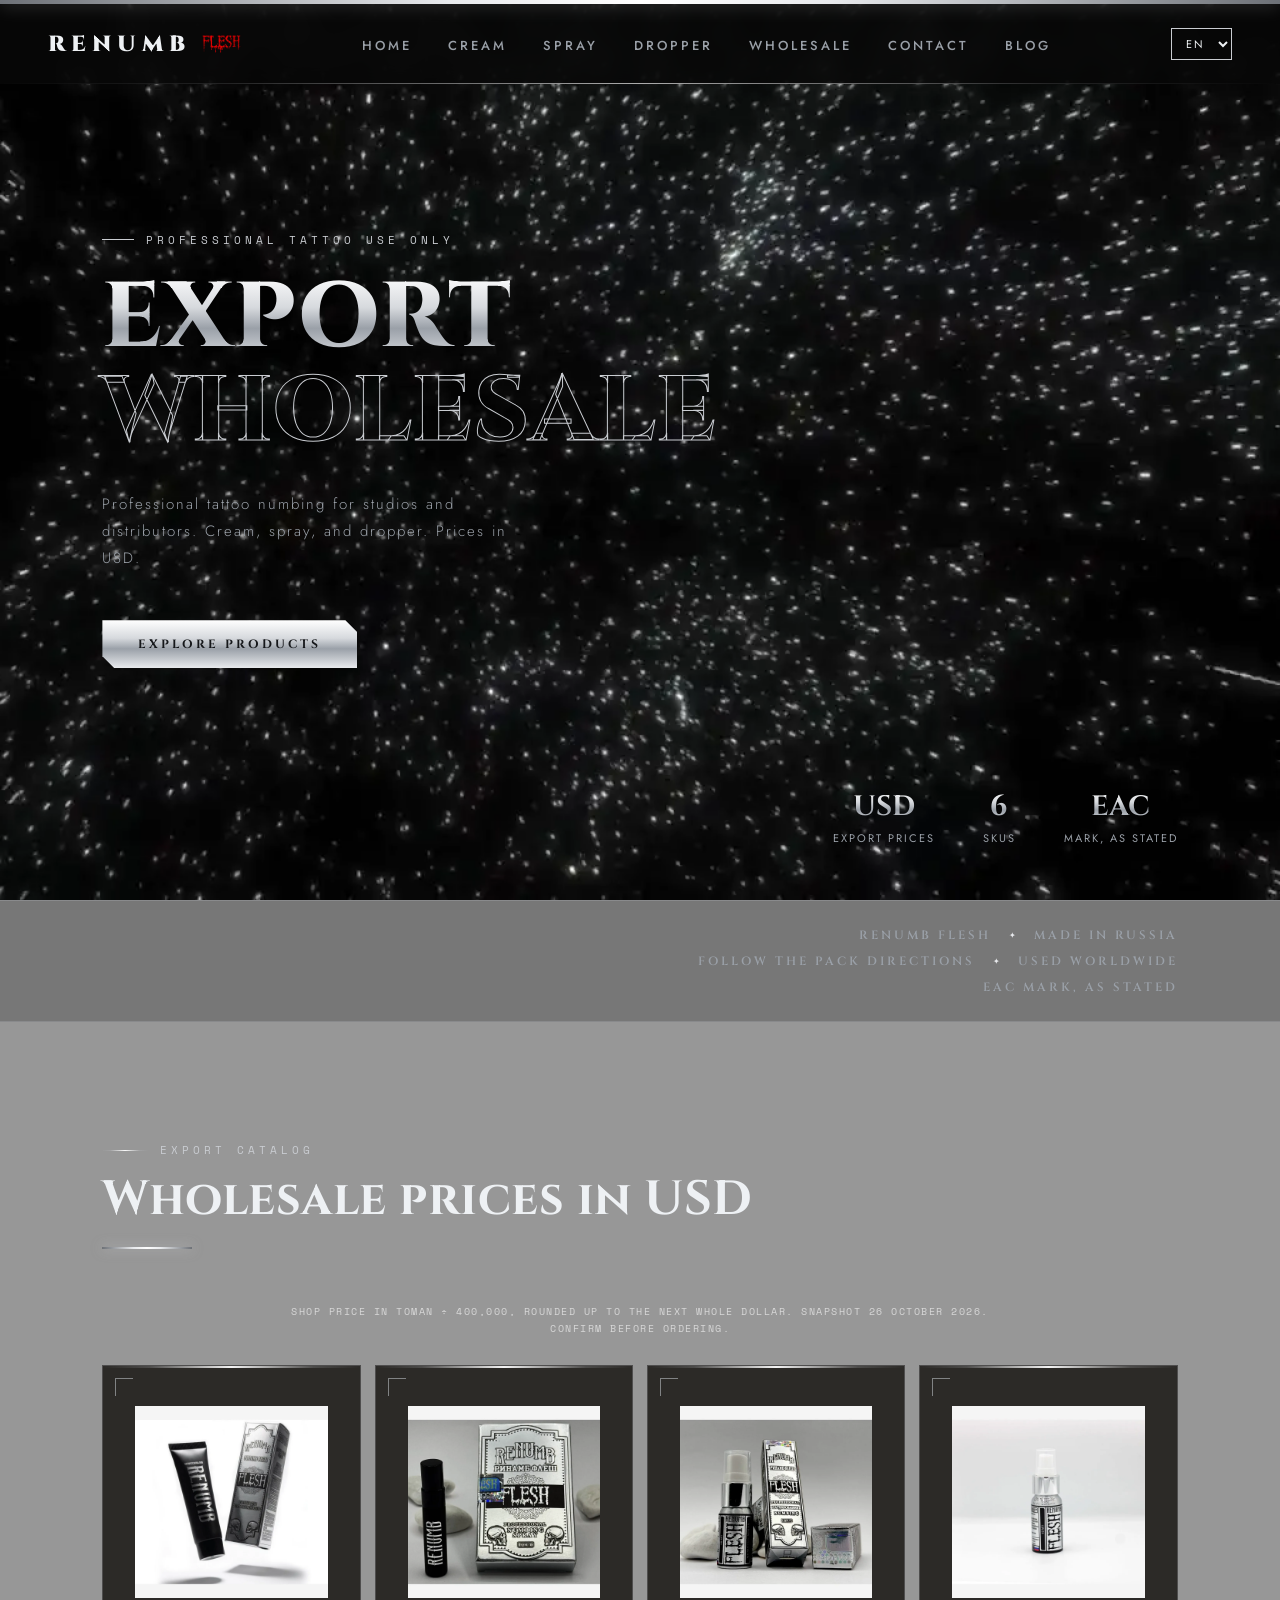
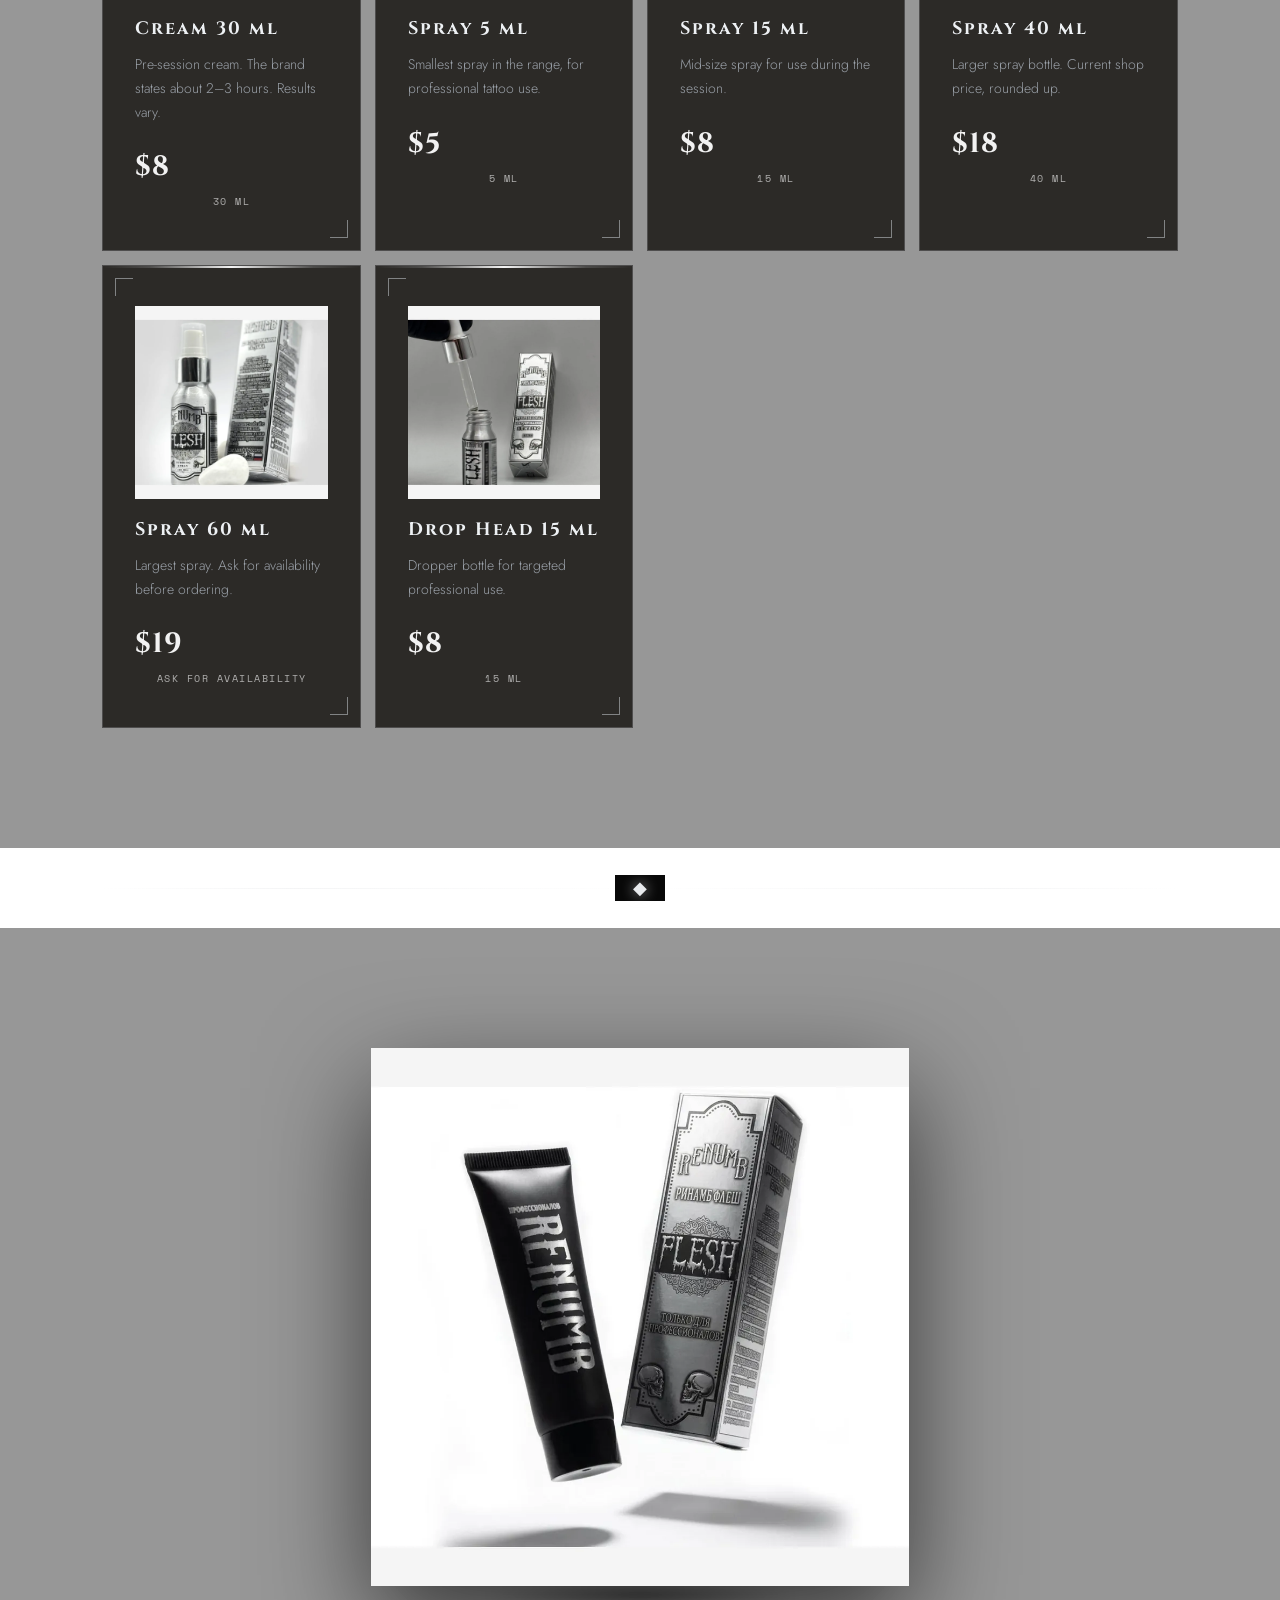
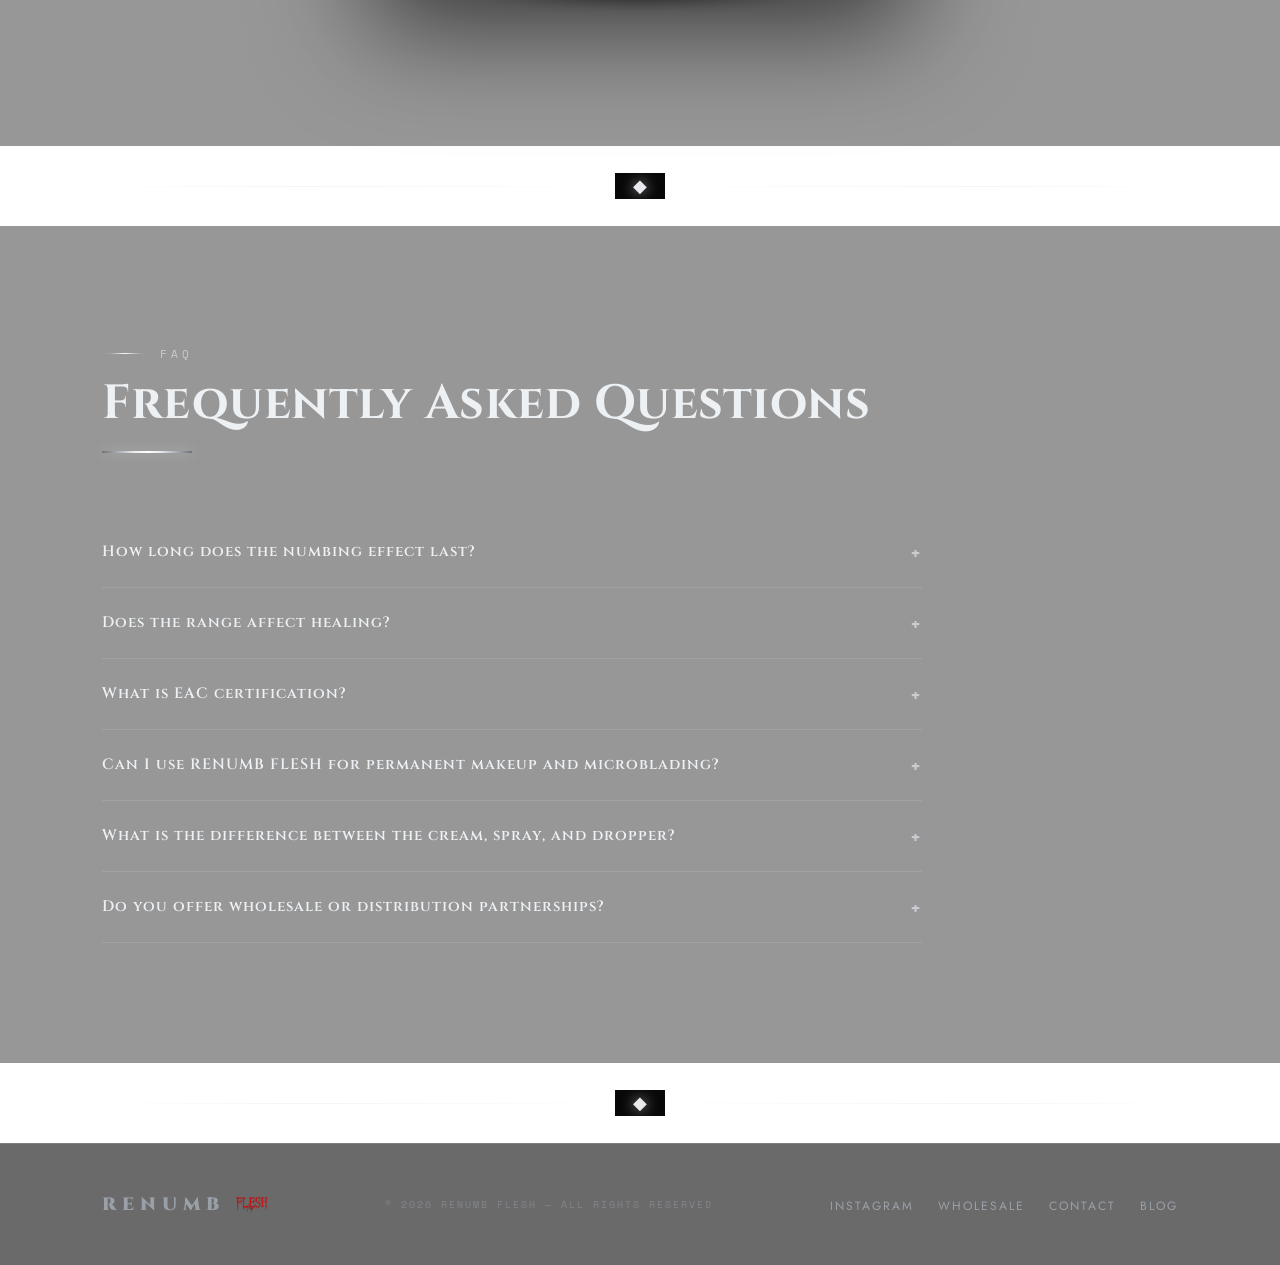
==== commit f437f144: "Publish USD wholesale prices and serve catalogue photos as WebP." ====
--- a/index.html
+++ b/index.html
@@ -1,1188 +1,1218 @@
-<!DOCTYPE html>
-<html lang="en">
-<head>
-<meta charset="UTF-8">
-<meta name="viewport" content="width=device-width, initial-scale=1.0">
-<title>Professional Tattoo Numbing — Cream, Spray & Dropper | RENUMB FLESH</title>
-
-<!-- SEO Meta Tags -->
-<meta name="description" content="Professional-grade tattoo numbing: cream, spray & dropper. EAC certified, healing-safe, used worldwide by tattoo artists. Wholesale & distributor enquiries welcome.">
-<meta name="keywords" content="tattoo numbing cream, tattoo numbing spray, tattoo numbing dropper, RENUMB FLESH, professional tattoo numbing, EAC certified, tattoo anesthetic, permanent makeup numbing, microblading numbing, flesh-tattoo.com">
-<meta name="robots" content="index, follow">
-<meta name="author" content="RENUMB FLESH">
-<link rel="canonical" href="https://flesh-tattoo.com/">
-
-<!-- Open Graph / Social Media -->
-<meta property="og:type" content="website">
-<meta property="og:url" content="https://flesh-tattoo.com/">
-<meta property="og:title" content="Professional Tattoo Numbing — Cream, Spray & Dropper | RENUMB FLESH">
-<meta property="og:description" content="Professional-grade tattoo numbing. EAC certified, used worldwide. Cream, spray and dropper for tattoo artists.">
-<meta property="og:image" content="https://flesh-tattoo.com/og-image.jpg">
-<meta property="og:image:alt" content="RENUMB FLESH professional tattoo numbing — cream, spray and dropper">
-<meta property="og:image:width" content="1200">
-<meta property="og:image:height" content="630">
-<meta property="og:site_name" content="RENUMB FLESH">
-<meta property="og:locale" content="en_US">
-
-<!-- Twitter Card -->
-<meta name="twitter:card" content="summary_large_image">
-<meta name="twitter:site" content="@renumbflesh">
-<meta name="twitter:title" content="Professional Tattoo Numbing — Cream, Spray & Dropper | RENUMB FLESH">
-<meta name="twitter:description" content="Professional-grade tattoo numbing. EAC certified, used worldwide.">
-<meta name="twitter:image" content="https://flesh-tattoo.com/og-image.jpg">
-
-<!-- Google Search Console Verification (replace with your code) -->
-<meta name="google-site-verification" content="YOUR_GOOGLE_VERIFICATION_CODE">
-
-<!-- Fonts -->
-<link rel="preconnect" href="https://fonts.googleapis.com">
-<link rel="preconnect" href="https://fonts.gstatic.com" crossorigin>
-<link href="https://fonts.googleapis.com/css2?family=Cinzel:wght@400;500;600;700;800;900&family=Jost:wght@300;400;500;600&family=Space+Mono&display=swap" rel="stylesheet">
-<script src="translations.js"></script>
-
-<!-- JSON-LD Structured Data -->
-<script type="application/ld+json">
-{
-  "@context": "https://schema.org",
-  "@graph": [
-    {
-      "@type": "Organization",
-      "@id": "https://flesh-tattoo.com/#organization",
-      "name": "RENUMB FLESH",
-      "url": "https://flesh-tattoo.com",
-      "logo": {
-        "@type": "ImageObject",
-        "url": "https://flesh-tattoo.com/flesh-logo.png"
-      },
-      "description": "Professional-grade tattoo numbing products. EAC certified. Cream, spray and dropper for tattoo artists worldwide.",
-      "contactPoint": {
-        "@type": "ContactPoint",
-        "contactType": "Customer Service",
-        "email": "info@renumbflesh.com"
-      },
-      "sameAs": [
-        "https://instagram.com/renumbflesh"
-      ]
-    },
-    {
-      "@type": "WebSite",
-      "@id": "https://flesh-tattoo.com/#website",
-      "url": "https://flesh-tattoo.com",
-      "name": "RENUMB FLESH",
-      "publisher": {"@id": "https://flesh-tattoo.com/#organization"},
-      "potentialAction": {
-        "@type": "SearchAction",
-        "target": "https://flesh-tattoo.com/blog.html?q={search_term_string}",
-        "query-input": "required name=search_term_string"
-      }
-    },
-    {
-      "@type": "FAQPage",
-      "mainEntity": [
-        {
-          "@type": "Question",
-          "name": "How long does the numbing effect last?",
-          "acceptedAnswer": {
-            "@type": "Answer",
-            "text": "The pre-procedure cream provides 2–3 hours of effective numbing when applied correctly before the session. The spray provides fast-acting relief during the session for continued comfort."
-          }
-        },
-        {
-          "@type": "Question",
-          "name": "Is RENUMB FLESH safe for healing?",
-          "acceptedAnswer": {
-            "@type": "Answer",
-            "text": "Yes. RENUMB FLESH products are formulated to have no effect on the healing process. They are EAC certified and tested for professional tattoo and permanent makeup use."
-          }
-        },
-        {
-          "@type": "Question",
-          "name": "What is EAC certification?",
-          "acceptedAnswer": {
-            "@type": "Answer",
-            "text": "EAC (Eurasian Conformity) is a mandatory certification mark for products sold in the Eurasian Economic Union, confirming safety and compliance with technical regulations."
-          }
-        },
-        {
-          "@type": "Question",
-          "name": "Can I use RENUMB FLESH for permanent makeup and microblading?",
-          "acceptedAnswer": {
-            "@type": "Answer",
-            "text": "Yes. The dropper is especially popular for permanent makeup procedures — it can be applied directly to lips or eyebrows, or mixed into the pigment for precise control."
-          }
-        },
-        {
-          "@type": "Question",
-          "name": "What is the difference between the cream, spray, and dropper?",
-          "acceptedAnswer": {
-            "@type": "Answer",
-            "text": "The cream is applied before the session for deep, even numbing that lasts 2–3 hours. The spray is used during the session to maintain comfort and reduce redness. The dropper is for targeted application or mixing into pigment."
-          }
-        },
-        {
-          "@type": "Question",
-          "name": "Do you offer wholesale or distribution partnerships?",
-          "acceptedAnswer": {
-            "@type": "Answer",
-            "text": "Yes. We work with tattoo studios, distributors, and wholesalers worldwide. Contact us directly via the Contact page to discuss terms."
-          }
-        }
-      ]
-    },
-    {
-      "@type": "ItemList",
-      "@id": "https://flesh-tattoo.com/#products",
-      "name": "RENUMB FLESH Tattoo Numbing Range",
-      "itemListElement": [
-        {
-          "@type": "ListItem",
-          "position": 1,
-          "item": {
-            "@type": "Product",
-            "name": "RENUMB FLESH Numbing Cream",
-            "url": "https://flesh-tattoo.com/cream.html",
-            "image": "https://flesh-tattoo.com/renumb-flesh-numbing-cream-30g.png",
-            "description": "Pre-procedure tattoo numbing cream. 2–3 hour hold. EAC certified. 30 g.",
-            "brand": {
-              "@type": "Brand",
-              "name": "RENUMB FLESH"
-            },
-            "category": "Tattoo Numbing Products"
-          }
-        },
-        {
-          "@type": "ListItem",
-          "position": 2,
-          "item": {
-            "@type": "Product",
-            "name": "RENUMB FLESH Numbing Spray",
-            "url": "https://flesh-tattoo.com/spray.html",
-            "image": "https://flesh-tattoo.com/renumb-flesh-numbing-spray-15ml.png",
-            "description": "Fast-acting tattoo numbing spray for use during the session. 5 / 15 / 40 ml. EAC certified.",
-            "brand": {
-              "@type": "Brand",
-              "name": "RENUMB FLESH"
-            },
-            "category": "Tattoo Numbing Products"
-          }
-        },
-        {
-          "@type": "ListItem",
-          "position": 3,
-          "item": {
-            "@type": "Product",
-            "name": "RENUMB FLESH Numbing Dropper",
-            "url": "https://flesh-tattoo.com/dropper.html",
-            "image": "https://flesh-tattoo.com/renumb-flesh-numbing-dropper-15ml.png",
-            "description": "Water-soluble numbing dropper — mix with pigment for PMU. 15 ml. EAC certified.",
-            "brand": {
-              "@type": "Brand",
-              "name": "RENUMB FLESH"
-            },
-            "category": "Tattoo Numbing Products"
-          }
-        }
-      ]
-    }
-  ]
-}
-</script>
-
-<style>
-  *, *::before, *::after { margin: 0; padding: 0; box-sizing: border-box; }
-  :root {
-    --black: #080808;
-    --deep: #101113;
-    --amber: #c9ccd1;
-    --amber-bright: #e8eaed;
-    --amber-glow: #f4f5f7;
-    --white: #eef1f4;
-    --dim: #9aa0a8;
-    --line: rgba(200,205,212,0.22);
-    --metal: linear-gradient(180deg, #ffffff 0%, #d6d9dd 38%, #9aa0a8 60%, #e8eaed 100%);
-  }
-  html { scroll-behavior: smooth; }
-  body {
-    background: var(--black);
-    color: var(--white);
-    font-family: 'Jost', sans-serif;
-    overflow-x: hidden;
-  }
-
-  nav {
-    position: fixed; top: 0; left: 0; right: 0;
-    z-index: 100;
-    display: flex; align-items: center; justify-content: space-between;
-    padding: 24px 48px;
-    background: linear-gradient(to bottom, rgba(8,8,8,0.95), transparent);
-  }
-  .nav-logo {
-    font-family: 'Cinzel', serif;
-    font-size: 22px;
-    font-weight: 900;
-    letter-spacing: 6px;
-    color: var(--white);
-    text-decoration: none;
-  }
-  .nav-logo span { color: var(--amber-bright); }
-  .nav-links {
-    display: flex; gap: 36px; list-style: none;
-  }
-  .nav-links a {
-    font-family: 'Jost', sans-serif;
-    font-size: 13px;
-    font-weight: 500;
-    letter-spacing: 3px;
-    text-transform: uppercase;
-    color: var(--dim);
-    text-decoration: none;
-    transition: color 0.3s;
-  }
-  .nav-links a:hover { color: var(--amber-bright); }
-
-  .nav-right {
-    display: flex; align-items: center; gap: 16px;
-  }
-  select {
-    background: transparent;
-    border: 1px solid var(--amber);
-    color: var(--white);
-    font-family: 'Jost', sans-serif;
-    font-size: 11px;
-    padding: 6px 10px;
-    cursor: pointer;
-    letter-spacing: 2px;
-  }
-  select option {
-    background: var(--black);
-    color: var(--white);
-  }
-
-  /* Hamburger Button */
-  .nav-hamburger {
-    display: none;
-    flex-direction: column;
-    gap: 5px;
-    cursor: pointer;
-    padding: 8px;
-    background: none;
-    border: none;
-    z-index: 102;
-  }
-  .nav-hamburger span {
-    display: block;
-    width: 24px;
-    height: 2px;
-    background: var(--white);
-    transition: transform 0.3s, opacity 0.3s;
-  }
-  .nav-hamburger.is-open span:nth-child(1) { transform: translateY(7px) rotate(45deg); }
-  .nav-hamburger.is-open span:nth-child(2) { opacity: 0; }
-  .nav-hamburger.is-open span:nth-child(3) { transform: translateY(-7px) rotate(-45deg); }
-
-  .hero {
-    position: relative;
-    min-height: 100vh;
-    display: flex;
-    align-items: center;
-    overflow: hidden;
-  }
-
-  .hero video {
-    position: absolute;
-    inset: 0;
-    width: 100%;
-    height: 100%;
-    object-fit: cover;
-    z-index: 0;
-  }
-
-  .hero-overlay {
-    position: absolute;
-    inset: 0;
-    background: linear-gradient(105deg, rgba(6,7,9,0.88) 0%, rgba(6,7,9,0.55) 40%, rgba(6,7,9,0.15) 68%, transparent 100%);
-    z-index: 1;
-  }
-
-  .hero-bottom-fade {
-    position: absolute;
-    bottom: 0;
-    left: 0;
-    right: 0;
-    height: 180px;
-    background: linear-gradient(to top, #080808, transparent);
-    z-index: 1;
-  }
-
-  .hero-content {
-    position: relative;
-    z-index: 2;
-    padding: 0 8vw;
-    max-width: 720px;
-  }
-
-  .hero-tag {
-    font-family: 'Space Mono', monospace;
-    font-size: 11px;
-    letter-spacing: 4px;
-    color: var(--amber);
-    text-transform: uppercase;
-    margin-bottom: 24px;
-    display: flex;
-    align-items: center;
-    gap: 12px;
-    opacity: 0;
-    animation: fadeUp 0.8s 0.2s forwards;
-  }
-  .hero-tag::before {
-    content: '';
-    display: block;
-    width: 32px;
-    height: 1px;
-    background: var(--amber);
-  }
-
-  .hero-title {
-    font-family: 'Cinzel', serif;
-    font-size: clamp(42px, 7.5vw, 92px);
-    font-weight: 800;
-    line-height: 1.02;
-    letter-spacing: 1px;
-    margin-bottom: 32px;
-    opacity: 0;
-    animation: fadeUp 0.8s 0.4s forwards;
-  }
-  .hero-title .line1 {
-    display: block;
-    background: var(--metal);
-    -webkit-background-clip: text;
-    background-clip: text;
-    -webkit-text-fill-color: transparent;
-    color: transparent;
-  }
-  .hero-title .line2 {
-    display: block;
-    color: transparent;
-    -webkit-text-stroke: 1px var(--amber);
-  }
-
-  .hero-sub {
-    font-size: 15px;
-    font-weight: 300;
-    letter-spacing: 2px;
-    line-height: 1.8;
-    color: var(--dim);
-    max-width: 420px;
-    margin-bottom: 48px;
-    opacity: 0;
-    animation: fadeUp 0.8s 0.6s forwards;
-  }
-
-  .hero-cta {
-    display: flex;
-    gap: 16px;
-    align-items: center;
-    opacity: 0;
-    animation: fadeUp 0.8s 0.8s forwards;
-  }
-
-  .btn-primary {
-    font-family: 'Cinzel', serif;
-    font-size: 12px;
-    font-weight: 700;
-    letter-spacing: 3px;
-    text-transform: uppercase;
-    padding: 16px 36px;
-    background: var(--metal);
-    color: #15171a;
-    border: none;
-    text-decoration: none;
-    position: relative;
-    overflow: hidden;
-    transition: all 0.3s;
-    clip-path: polygon(0 0, calc(100% - 12px) 0, 100% 12px, 100% 100%, 12px 100%, 0 calc(100% - 12px));
-    cursor: pointer;
-  }
-  .btn-primary::before {
-    content: '';
-    position: absolute;
-    inset: 0;
-    background: var(--amber-glow);
-    transform: translateX(-100%);
-    transition: transform 0.4s;
-  }
-  .btn-primary:hover::before { transform: translateX(0); }
-  .btn-primary span { position: relative; z-index: 1; }
-
-  .hero-stats {
-    position: absolute;
-    bottom: 52px;
-    right: 8vw;
-    z-index: 2;
-    display: flex;
-    gap: 48px;
-    opacity: 0;
-    animation: fadeUp 0.8s 1s forwards;
-  }
-  .stat { text-align: center; }
-  .stat-num {
-    font-family: 'Cinzel', serif;
-    font-size: 28px;
-    font-weight: 700;
-    color: var(--amber-bright);
-    display: block;
-  }
-  .stat-label {
-    font-size: 11px;
-    letter-spacing: 2px;
-    color: var(--dim);
-    text-transform: uppercase;
-  }
-
-  @keyframes fadeUp {
-    from { opacity: 0; transform: translateY(30px); }
-    to { opacity: 1; transform: translateY(0); }
-  }
-
-  .divider { height: 1px; background: linear-gradient(90deg, transparent, var(--amber), transparent); margin: 0; opacity: 0.4; }
-
-  .section {
-    padding: 120px 8vw;
-  }
-  .section-label {
-    font-family: 'Space Mono', monospace;
-    font-size: 11px;
-    letter-spacing: 4px;
-    color: var(--amber);
-    text-transform: uppercase;
-    margin-bottom: 16px;
-    display: flex;
-    align-items: center;
-    gap: 12px;
-  }
-  .section-label::before {
-    content: '';
-    display: block;
-    width: 24px;
-    height: 1px;
-    background: var(--amber);
-  }
-  .section-title {
-    font-family: 'Cinzel', serif;
-    font-size: clamp(26px, 4vw, 48px);
-    font-weight: 700;
-    margin-bottom: 64px;
-    line-height: 1.1;
-  }
-  .section-title em { font-style: normal; color: var(--amber-bright); }
-
-  .products-grid {
-    display: grid;
-    grid-template-columns: repeat(auto-fit, minmax(260px, 1fr));
-    gap: 2px;
-  }
-  .product-card {
-    background: var(--deep);
-    border: 1px solid var(--line);
-    padding: 40px 32px;
-    position: relative;
-    overflow: hidden;
-    transition: border-color 0.3s, transform 0.3s;
-    cursor: pointer;
-  }
-  .product-card::before {
-    content: '';
-    position: absolute;
-    top: 0;
-    left: 0;
-    right: 0;
-    height: 2px;
-    background: linear-gradient(90deg, transparent, var(--amber-bright), transparent);
-    transform: scaleX(0);
-    transition: transform 0.4s;
-  }
-  .product-card:hover::before { transform: scaleX(1); }
-  .product-card:hover {
-    border-color: rgba(200,205,212,0.5);
-    transform: translateY(-4px);
-  }
-
-  .product-num {
-    font-family: 'Space Mono', monospace;
-    font-size: 11px;
-    color: var(--amber);
-    letter-spacing: 3px;
-    margin-bottom: 24px;
-  }
-  .product-icon {
-    font-size: 32px;
-    margin-bottom: 20px;
-    display: block;
-  }
-  .product-name {
-    font-family: 'Cinzel', serif;
-    font-size: 18px;
-    font-weight: 700;
-    margin-bottom: 12px;
-    letter-spacing: 2px;
-  }
-  .product-desc {
-    font-size: 14px;
-    line-height: 1.7;
-    color: var(--dim);
-    font-weight: 300;
-    margin-bottom: 24px;
-  }
-  .product-tag {
-    display: inline-block;
-    font-family: 'Space Mono', monospace;
-    font-size: 10px;
-    letter-spacing: 2px;
-    color: var(--amber);
-    border: 1px solid var(--amber);
-    padding: 4px 12px;
-    text-transform: uppercase;
-  }
-
-  /* FAQ Section */
-  .faq-list { max-width: 820px; }
-  .faq-item {
-    border-bottom: 1px solid var(--line);
-  }
-  .faq-q {
-    width: 100%;
-    background: none;
-    border: none;
-    color: var(--white);
-    font-family: 'Cinzel', serif;
-    font-size: 15px;
-    font-weight: 600;
-    letter-spacing: 1px;
-    text-align: left;
-    padding: 22px 0;
-    cursor: pointer;
-    display: flex;
-    justify-content: space-between;
-    align-items: center;
-    gap: 16px;
-    transition: color 0.3s;
-  }
-  .faq-q:hover { color: var(--amber-bright); }
-  .faq-q::after {
-    content: '+';
-    font-family: 'Space Mono', monospace;
-    font-size: 18px;
-    color: var(--amber);
-    flex-shrink: 0;
-    transition: transform 0.3s;
-  }
-  .faq-item.open .faq-q::after { transform: rotate(45deg); }
-  .faq-a {
-    max-height: 0;
-    overflow: hidden;
-    transition: max-height 0.4s ease;
-  }
-  .faq-item.open .faq-a { max-height: 300px; }
-  .faq-a p {
-    font-size: 15px;
-    line-height: 1.8;
-    color: var(--dim);
-    font-weight: 300;
-    padding-bottom: 22px;
-  }
-
-  footer {
-    border-top: 1px solid var(--line);
-    padding: 48px 8vw;
-    display: flex;
-    align-items: center;
-    justify-content: space-between;
-  }
-  .footer-logo {
-    font-family: 'Cinzel', serif;
-    font-size: 18px;
-    font-weight: 900;
-    letter-spacing: 6px;
-    color: var(--dim);
-  }
-  .footer-logo span { color: var(--amber); }
-  .footer-copy {
-    font-family: 'Space Mono', monospace;
-    font-size: 10px;
-    letter-spacing: 2px;
-    color: rgba(154,160,168,0.5);
-    text-transform: uppercase;
-  }
-  .footer-links { display: flex; gap: 24px; list-style: none; }
-  .footer-links a {
-    font-size: 12px;
-    letter-spacing: 2px;
-    color: var(--dim);
-    text-decoration: none;
-    text-transform: uppercase;
-    transition: color 0.3s;
-  }
-  .footer-links a:hover { color: var(--amber-bright); }
-
-  .reveal {
-    opacity: 0;
-    transform: translateY(40px);
-    transition: opacity 0.7s, transform 0.7s;
-  }
-  .reveal.visible {
-    opacity: 1;
-    transform: translateY(0);
-  }
-
-  /* ============================================================
-     MOBILE RESPONSIVE
-     ============================================================ */
-  @media (max-width: 768px) {
-    nav { padding: 16px 20px; }
-    .nav-hamburger { display: flex; }
-    .nav-links {
-      position: fixed;
-      top: 0; left: 0; right: 0; bottom: 0;
-      background: rgba(8,8,8,0.97);
-      flex-direction: column;
-      justify-content: center;
-      align-items: center;
-      gap: 40px;
-      z-index: 101;
-      transform: translateX(100%);
-      transition: transform 0.35s ease;
-      display: flex !important;
-    }
-    .nav-links.mobile-open { transform: translateX(0); }
-    .nav-links a { font-size: 20px !important; letter-spacing: 4px !important; color: var(--white) !important; }
-    .hero-content { padding: 0 20px; max-width: 100%; }
-    .hero-sub { letter-spacing: 1px; max-width: 100%; }
-    .hero-stats { display: none; }
-    .hero-cta { flex-wrap: wrap; }
-    .section { padding: 70px 20px; }
-    .section-title { margin-bottom: 40px; }
-    .products-grid { grid-template-columns: 1fr; }
-    footer { flex-direction: column; gap: 24px; text-align: center; padding: 36px 20px; }
-    .footer-links { justify-content: center; flex-wrap: wrap; }
-    .claims-wrap { padding: 22px 20px; }
-    .claim { font-size: 10px; letter-spacing: 1.5px; }
-    .claims-rows { align-items: center; text-align: center; }
-    .claims-row { justify-content: center; flex-wrap: wrap; gap: 10px; }
-    .faq-q { font-size: 13px; }
-  }
-
-  /* Hide video play overlay on mobile */
-  video::-webkit-media-controls,
-  video::-webkit-media-controls-panel,
-  video::-webkit-media-controls-play-button,
-  video::-webkit-media-controls-start-playback-button,
-  video::-webkit-media-controls-overlay-play-button { display: none !important; }
-
-  /* On mobile, use poster image instead of video for performance */
-  @media (max-width: 768px) {
-    .site-bg video { display: none !important; }
-    .site-bg { background: url('site-bg-poster.jpg') center / cover no-repeat !important; }
-  }
-
-  /* --- FLESH image logo --- */
-  .nav-logo, .footer-logo { display: inline-flex; align-items: center; gap: 10px; }
-  .nav-logo .flesh-img { height: 0.95em; width: auto; display: block; }
-  .footer-logo .flesh-img { height: 0.95em; width: auto; display: block; opacity: 0.85; }
-
-  /* ============================================================
-     LUXE LAYER v2 — bold ornamental / metallic (RENUMB FLESH)
-     ============================================================ */
-  :root {
-    --metal-line: linear-gradient(90deg, transparent, rgba(201,204,209,0.2) 18%, rgba(255,255,255,0.95) 50%, rgba(201,204,209,0.2) 82%, transparent);
-    --metal-solid: linear-gradient(90deg, #6d7177, #e8eaed 35%, #ffffff 50%, #e8eaed 65%, #6d7177);
-  }
-
-  /* bold metallic bar pinned to very top of every page */
-  body::before {
-    content: '';
-    position: fixed; top: 0; left: 0; right: 0;
-    height: 4px; z-index: 999;
-    background: var(--metal-solid);
-    box-shadow: 0 0 18px rgba(232,234,237,0.45);
-  }
-
-  /* page texture so the dark isn't flat */
-  body {
-    background-color: var(--black);
-    background-image:
-      radial-gradient(130% 80% at 50% -10%, rgba(201,204,209,0.08), transparent 60%),
-      radial-gradient(100% 60% at 50% 120%, rgba(201,204,209,0.05), transparent 60%);
-    background-attachment: fixed;
-  }
-
-  /* push fixed nav below the top metal bar */
-  nav {
-    top: 4px !important;
-    background: rgba(8,8,8,0.82) !important;
-    backdrop-filter: blur(12px);
-    -webkit-backdrop-filter: blur(12px);
-  }
-  nav::after {
-    content: '';
-    position: absolute; left: 0; right: 0; bottom: 0;
-    height: 1px; background: var(--metal-line); opacity: 0.7;
-  }
-  .nav-center a, .nav-links a { position: relative; }
-  .nav-center a::after, .nav-links a::after {
-    content: ''; position: absolute; left: 0; right: 0; bottom: -6px;
-    height: 1px; background: #fff; transform: scaleX(0); transform-origin: left;
-    transition: transform 0.35s ease;
-  }
-  .nav-center a:hover::after, .nav-links a:hover::after { transform: scaleX(1); }
-
-  /* BOLD ornamental divider */
-  .divider {
-    height: auto !important; background: none !important; opacity: 1 !important;
-    position: relative; padding: 40px 0;
-  }
-  .divider::before {
-    content: ''; position: absolute; left: 8vw; right: 8vw; top: 50%;
-    height: 1px; background: var(--metal-line);
-    box-shadow: 0 4px 0 -3px rgba(201,204,209,0.4), 0 -4px 0 -3px rgba(201,204,209,0.4);
-  }
-  .divider::after {
-    content: '◆'; position: absolute; left: 50%; top: 50%;
-    transform: translate(-50%,-50%); color: #e8eaed; font-size: 18px;
-    background: var(--black); padding: 0 18px;
-    text-shadow: 0 0 14px rgba(232,234,237,0.7);
-  }
-
-  /* section label rule -> metallic */
-  .section-label::before { width: 46px !important; height: 1px !important; background: var(--metal-line) !important; }
-
-  /* section titles: visible metallic underline */
-  .section-title { letter-spacing: 0.5px; position: relative; padding-bottom: 22px; }
-  .section-title::after {
-    content: ''; position: absolute; left: 0; bottom: 0;
-    width: 90px; height: 2px; background: var(--metal-solid);
-    box-shadow: 0 0 12px rgba(232,234,237,0.5);
-  }
-  .section-title em { text-shadow: 0 0 16px rgba(232,234,237,0.35); }
-
-  /* CARDS */
-  .product-card {
-    background: linear-gradient(180deg, rgba(201,204,209,0.06), rgba(0,0,0,0)), var(--deep);
-    transition: border-color 0.3s, transform 0.3s, box-shadow 0.4s;
-  }
-  .product-card::before { background: var(--metal-line) !important; height: 2px !important; transform: scaleX(1) !important; }
-  .product-card::after {
-    content: ''; position: absolute; top: 12px; left: 12px;
-    width: 18px; height: 18px;
-    border-top: 1px solid rgba(201,204,209,0.55);
-    border-left: 1px solid rgba(201,204,209,0.55);
-    pointer-events: none;
-  }
-  .product-card .product-name::after {
-    content: ''; position: absolute; bottom: 12px; right: 12px;
-    width: 18px; height: 18px;
-    border-bottom: 1px solid rgba(201,204,209,0.55);
-    border-right: 1px solid rgba(201,204,209,0.55);
-    pointer-events: none;
-  }
-  .product-card { overflow: visible; }
-  .product-card:hover {
-    transform: translateY(-6px);
-    box-shadow: 0 22px 55px -22px rgba(0,0,0,0.9), inset 0 1px 0 rgba(255,255,255,0.18);
-  }
-
-  /* tags */
-  .product-tag {
-    background: linear-gradient(180deg, rgba(201,204,209,0.14), rgba(201,204,209,0.03));
-    border-color: rgba(201,204,209,0.6) !important;
-  }
-
-  /* stats numbers: chrome gradient */
-  .stat-num {
-    background: var(--metal); -webkit-background-clip: text; background-clip: text;
-    -webkit-text-fill-color: transparent; color: transparent;
-  }
-
-  footer { position: relative; z-index: 1; }
-
-  /* ============================================================
-     GLOBAL BACKGROUND VIDEO
-     ============================================================ */
-  .site-bg {
-    position: fixed; inset: 0; z-index: -2; overflow: hidden;
-    background: var(--black);
-  }
-  .site-bg video {
-    position: absolute; inset: 0;
-    width: 100%; height: 100%; object-fit: cover;
-    pointer-events: none;
-  }
-  .site-bg::after {
-    content: ''; position: absolute; inset: 0; z-index: -1;
-    background: linear-gradient(180deg, rgba(8,8,8,0.72), rgba(8,8,8,0.82) 50%, rgba(8,8,8,0.9));
-  }
-  body { background: transparent !important; }
-  .hero { background: transparent !important; }
-  .hero > video { display: none !important; }
-  .hero-overlay, .hero-bottom-fade { background: transparent !important; }
-  .hero-video { background: transparent !important; }
-  .hero-video > video { display: none !important; }
-  .hero-video .hero-overlay { background: linear-gradient(105deg, rgba(6,7,9,0.7) 0%, rgba(6,7,9,0.25) 60%, transparent 100%) !important; }
-  .section { background: rgba(8,8,8,0.42); backdrop-filter: blur(2px); }
-  .product-card { background: rgba(13,11,7,0.78) !important; }
-  .gallery-item { background: rgba(13,11,7,0.6) !important; }
-  footer { background: rgba(8,8,8,0.6); }
-
-  /* Claims */
-  .claims-wrap {
-    padding: 26px 8vw;
-    background: rgba(8,8,8,0.55);
-    border-top: 1px solid var(--line);
-    border-bottom: 1px solid var(--line);
-    display: flex;
-    justify-content: flex-end;
-  }
-  .claims-rows {
-    display: flex;
-    flex-direction: column;
-    align-items: flex-end;
-    gap: 10px;
-    text-align: right;
-  }
-  .claims-row {
-    display: flex;
-    align-items: center;
-    gap: 18px;
-    justify-content: flex-end;
-  }
-  .claim {
-    font-family: 'Cinzel', serif;
-    font-size: 12px;
-    font-weight: 600;
-    letter-spacing: 3px;
-    text-transform: uppercase;
-    color: var(--dim);
-  }
-  .claim-sep {
-    font-size: 8px;
-    color: var(--amber-bright);
-  }
-
-  /* Product price */
-  .product-price {
-    font-family: 'Cinzel', serif;
-    font-size: 22px;
-    font-weight: 700;
-    letter-spacing: 1px;
-    color: var(--white);
-    margin: 14px 0 6px;
-    display: block;
-  }
-  .product-price .cur { color: var(--amber-bright); font-size: 0.7em; vertical-align: super; margin-right: 2px; }
-  .price-from {
-    font-family: 'Space Mono', monospace;
-    font-size: 10px; letter-spacing: 2px; text-transform: uppercase;
-    color: var(--dim); margin-bottom: 10px; display:block;
-  }
-  .float-stage {
-    position: relative;
-    display: inline-block;
-    animation: floatY 6s ease-in-out infinite;
-  }
-  .float-stage img {
-    display: block;
-    width: clamp(220px, 42vw, 560px);
-    height: auto;
-    filter: drop-shadow(0 40px 55px rgba(0,0,0,0.65));
-  }
-  .float-stage::after {
-    content: '';
-    position: absolute;
-    left: 50%; bottom: -22px;
-    width: 60%; height: 26px;
-    transform: translateX(-50%);
-    background: radial-gradient(ellipse at center, rgba(0,0,0,0.55), transparent 70%);
-    filter: blur(6px);
-    z-index: -1;
-    animation: shadowPulse 6s ease-in-out infinite;
-  }
-  .float-showcase{
-    text-align:center;
-}
-  @keyframes floatY { 0%,100% { transform: translateY(0); } 50% { transform: translateY(-18px); } }
-  @keyframes shadowPulse { 0%,100% { opacity: 0.7; width: 60%; } 50% { opacity: 0.4; width: 50%; } }
-  @media (prefers-reduced-motion: reduce) { .float-stage, .float-stage::after { animation: none; } }
-</style>
-<!-- Favicons & PWA -->
-<link rel="icon" href="favicon.ico" sizes="any">
-<link rel="icon" type="image/png" sizes="32x32" href="favicon-32.png">
-<link rel="icon" type="image/png" sizes="16x16" href="favicon-16.png">
-<link rel="apple-touch-icon" href="apple-touch-icon.png">
-<link rel="manifest" href="site.webmanifest">
-<meta name="theme-color" content="#080808">
-<link rel="preload" as="image" href="site-bg-poster.jpg">
-<!-- Shared responsive + behaviour layer -->
-<link rel="stylesheet" href="site.css">
-<script src="site.js" defer></script>
-
-<!-- hreflang cluster (audit pass) -->
-<link rel="alternate" hreflang="x-default" href="https://flesh-tattoo.com/">
-<link rel="alternate" hreflang="en" href="https://flesh-tattoo.com/">
-<link rel="alternate" hreflang="ru" href="https://flesh-tattoo.com/?lang=ru">
-<link rel="alternate" hreflang="es" href="https://flesh-tattoo.com/?lang=es">
-<link rel="alternate" hreflang="tr" href="https://flesh-tattoo.com/?lang=tr">
-<link rel="alternate" hreflang="pt" href="https://flesh-tattoo.com/?lang=pt">
-<link rel="alternate" hreflang="fr" href="https://flesh-tattoo.com/?lang=fr">
-<link rel="alternate" hreflang="de" href="https://flesh-tattoo.com/?lang=de">
-</head>
-<body>
-
-<!-- Background Video -->
-<div class="site-bg">
-  <video autoplay muted loop playsinline webkit-playsinline preload="auto" poster="site-bg-poster.jpg">
-    <source src="site-bg.mp4" type="video/mp4">
-  </video>
-</div>
-
-<nav>
-  <a href="index.html" class="nav-logo">RENUMB <img src="flesh-logo.png" alt="FLESH" class="flesh-img" width="80" height="20" loading="eager"></a>
-  <ul class="nav-links">
-    <li><a href="index.html" data-i18n="home">Home</a></li>
-    <li><a href="cream.html" data-i18n="cream">Cream</a></li>
-    <li><a href="spray.html" data-i18n="spray">Spray</a></li>
-    <li><a href="dropper.html" data-i18n="dropper">Dropper</a></li>
-    <li><a href="wholesale.html" data-i18n="navWholesale">Wholesale</a></li>
-    <li><a href="contact.html" data-i18n="navContact">Contact</a></li>
-    <li><a href="blog.html" data-i18n="navBlog">Blog</a></li>
-  </ul>
-  <div class="nav-right">
-    <select data-lang-select onchange="setLanguage(this.value)">
-      <option value="en">EN</option>
-      <option value="ru">РУ</option>
-      <option value="es">ES</option>
-      <option value="tr">TR</option>
-      <option value="pt">PT</option>
-      <option value="fr">FR</option>
-      <option value="de">DE</option>
-    </select>
-    <button class="nav-hamburger" aria-label="Menu">
-      <span></span><span></span><span></span>
-    </button>
-  </div>
-</nav>
-
-<section class="hero">
-  <video autoplay muted loop playsinline preload="none" poster="hero-poster.jpg">
-    <source src="hero-bg.mp4" type="video/mp4">
-  </video>
-  <div class="hero-overlay"></div>
-  <div class="hero-bottom-fade"></div>
-
-  <div class="hero-content">
-    <div class="hero-tag" data-i18n="proTattooUse">Professional Tattoo Use Only</div>
-    <h1 class="hero-title">
-      <span class="line1" data-i18n="heroLine1">PAINLESS</span>
-      <span class="line2" data-i18n="heroLine2">PRECISION</span>
-    </h1>
-    <p class="hero-sub" data-i18n="heroSub">Professional-grade tattoo numbing. Even, controlled and healing-safe — from the first line to the final touch-up.</p>
-    <div class="hero-cta">
-      <a href="#products" class="btn-primary"><span data-i18n="exploreProducts">Explore Products</span></a>
-    </div>
-  </div>
-
-  <div class="hero-stats">
-    <div class="stat">
-      <span class="stat-num">2–3h</span>
-      <span class="stat-label" data-i18n="statNumbing">Numbing</span>
-    </div>
-    <div class="stat">
-      <span class="stat-num">10,000+</span>
-      <span class="stat-label" data-i18n="statTattoos">Tattoos</span>
-    </div>
-    <div class="stat">
-      <span class="stat-num">EAC</span>
-      <span class="stat-label" data-i18n="statCertified">Certified</span>
-    </div>
-  </div>
-</section>
-
-<div class="claims-wrap">
-  <div class="claims-rows">
-    <div class="claims-row">
-      <span class="claim" data-i18n="brandMark">RENUMB FLESH</span>
-      <span class="claim-sep">✦</span>
-      <span class="claim" data-i18n="madeInRussia">Made in Russia</span>
-    </div>
-    <div class="claims-row">
-      <span class="claim" data-i18n="noEffectHealing">No Effect on Healing</span>
-      <span class="claim-sep">✦</span>
-      <span class="claim" data-i18n="usedWorldwide">Used Worldwide</span>
-    </div>
-    <div class="claims-row">
-      <span class="claim" data-i18n="eacCertified">EAC Certified</span>
-    </div>
-  </div>
-</div>
-
-<section class="section" id="products">
-  <div class="section-label reveal" data-i18n="productLine">The Range</div>
-  <h2 class="section-title reveal"><span data-i18n="chooseProduct">Choose Your Product</span></h2>
-
-  <div class="products-grid">
-    <a href="cream.html" style="text-decoration:none;color:inherit;">
-      <div class="product-card reveal">
-        <div class="product-num">01</div>
-        <span class="product-icon">◈</span>
-        <h3 class="product-name" data-i18n="cream">Cream</h3>
-        <p class="product-desc" data-i18n="creamDesc">Even, controlled numbing applied before the session. Holds 2–3 hours.</p>
-        <span class="product-tag" data-i18n="creamTag">30 g</span>
-        <span class="product-tag">EAC</span>
-      </div>
-    </a>
-
-    <a href="spray.html" style="text-decoration:none;color:inherit;">
-      <div class="product-card reveal">
-        <div class="product-num">02</div>
-        <span class="product-icon">◎</span>
-        <h3 class="product-name" data-i18n="spray">Spray</h3>
-        <p class="product-desc" data-i18n="sprayDesc">Fast-acting numbing during the procedure. Calms redness and fluid.</p>
-        <span class="product-tag" data-i18n="sprayTag">5 / 15 / 40 ml</span>
-        <span class="product-tag">EAC</span>
-      </div>
-    </a>
-
-    <a href="dropper.html" style="text-decoration:none;color:inherit;">
-      <div class="product-card reveal">
-        <div class="product-num">03</div>
-        <span class="product-icon">✦</span>
-        <h3 class="product-name" data-i18n="dropper">Dropper</h3>
-        <p class="product-desc" data-i18n="dropperDesc">Targeted drops for precise spots — or mix directly into the pigment.</p>
-        <span class="product-tag" data-i18n="dropperTag">15 ml</span>
-        <span class="product-tag">EAC</span>
-      </div>
-    </a>
-  </div>
-</section>
-
-<div class="divider"></div>
-
-<section class="section float-showcase">
-  <div class="float-stage">
-    <img src="renumb-flesh-tattoo-numbing-products.png" alt="RENUMB FLESH pre-procedure numbing cream and box" loading="lazy">
-  </div>
-  <div style="margin-top:34px; text-align:center;">
-    
-    
-  </div>
-</section>
-
-<div class="divider"></div>
-
-<!-- FAQ Section -->
-<section class="section" id="faq">
-  <div class="section-label reveal" data-i18n="faqLabel">FAQ</div>
-  <h2 class="section-title reveal"><span data-i18n="faqTitle">Frequently Asked Questions</span></h2>
-
-  <div class="faq-list reveal">
-    <div class="faq-item">
-      <button class="faq-q" data-i18n="faq1q">How long does the numbing effect last?</button>
-      <div class="faq-a"><p data-i18n="faq1a">The pre-procedure cream provides 2–3 hours of effective numbing when applied correctly before the session. The spray provides fast-acting relief during the session for continued comfort.</p></div>
-    </div>
-    <div class="faq-item">
-      <button class="faq-q" data-i18n="faq2q">Is RENUMB FLESH safe for healing?</button>
-      <div class="faq-a"><p data-i18n="faq2a">Yes. RENUMB FLESH products are formulated to have no effect on the healing process. They are EAC certified and tested for professional tattoo and permanent makeup use.</p></div>
-    </div>
-    <div class="faq-item">
-      <button class="faq-q" data-i18n="faq3q">What is EAC certification?</button>
-      <div class="faq-a"><p data-i18n="faq3a">EAC (Eurasian Conformity) is a mandatory certification mark for products sold in the Eurasian Economic Union, confirming safety and compliance with technical regulations.</p></div>
-    </div>
-    <div class="faq-item">
-      <button class="faq-q" data-i18n="faq4q">Can I use RENUMB FLESH for permanent makeup and microblading?</button>
-      <div class="faq-a"><p data-i18n="faq4a">Yes. The dropper is especially popular for permanent makeup procedures — it can be applied directly to lips or eyebrows, or mixed into the pigment for precise control.</p></div>
-    </div>
-    <div class="faq-item">
-      <button class="faq-q" data-i18n="faq5q">What is the difference between the cream, spray, and dropper?</button>
-      <div class="faq-a"><p data-i18n="faq5a">The cream is applied before the session for deep, even numbing that lasts 2–3 hours. The spray is used during the session to maintain comfort and reduce redness. The dropper is for targeted application or mixing into pigment.</p></div>
-    </div>
-    <div class="faq-item">
-      <button class="faq-q" data-i18n="faq6q">Do you offer wholesale or distribution partnerships?</button>
-      <div class="faq-a"><p data-i18n="faq6a">Yes. We work with tattoo studios, distributors, and wholesalers worldwide. Contact us directly via the Contact page to discuss terms.</p></div>
-    </div>
-  </div>
-</section>
-
-<div class="divider"></div>
-
-<footer>
-  <div class="footer-logo">RENUMB <img src="flesh-logo.png" alt="FLESH" class="flesh-img" width="80" height="20" loading="lazy"></div>
-  <div class="footer-copy" data-i18n="copyright">© 2026 RENUMB FLESH — All Rights Reserved</div>
-  <ul class="footer-links">
-    <li><a href="#" data-i18n="instagram">Instagram</a></li>
-    <li><a href="wholesale.html" data-i18n="navWholesale">Wholesale</a></li>
-    <li><a href="contact.html" data-i18n="contact">Contact</a></li>
-    <li><a href="blog.html" data-i18n="navBlog">Blog</a></li>
-  </ul>
-</footer>
-
-<script>
-// ============================================================
-// Anti-Inspect Protection
-// ============================================================
-(function() {
-  document.addEventListener('contextmenu', function(e) { e.preventDefault(); });
-  document.addEventListener('keydown', function(e) {
-    if (e.keyCode === 123) { e.preventDefault(); return false; }
-    if (e.ctrlKey && e.shiftKey && (e.keyCode === 73 || e.keyCode === 74 || e.keyCode === 67)) {
-      e.preventDefault(); return false;
-    }
-    if (e.ctrlKey && e.keyCode === 85) { e.preventDefault(); return false; }
-  });
-})();
-
-// ============================================================
-// Hamburger Menu
-// ============================================================
-(function() {
-  var btn = document.querySelector('.nav-hamburger');
-  var menu = document.querySelector('.nav-links') || document.querySelector('.nav-center');
-  if (!btn || !menu) return;
-  btn.addEventListener('click', function() {
-    menu.classList.toggle('mobile-open');
-    btn.classList.toggle('is-open');
-  });
-  menu.querySelectorAll('a').forEach(function(a) {
-    a.addEventListener('click', function() {
-      menu.classList.remove('mobile-open');
-      btn.classList.remove('is-open');
-    });
-  });
-})();
-
-// ============================================================
-// Scroll Reveal
-// ============================================================
-const reveals = document.querySelectorAll('.reveal');
-const io = new IntersectionObserver(entries => {
-  entries.forEach((e, i) => {
-    if (e.isIntersecting) {
-      setTimeout(() => e.target.classList.add('visible'), i * 80);
-      io.unobserve(e.target);
-    }
-  });
-}, { threshold: 0.1 });
-reveals.forEach(el => io.observe(el));
-
-// ============================================================
-// FAQ Accordion
-// ============================================================
-document.querySelectorAll('.faq-q').forEach(function(btn) {
-  btn.addEventListener('click', function() {
-    var item = btn.closest('.faq-item');
-    var isOpen = item.classList.contains('open');
-    document.querySelectorAll('.faq-item').forEach(function(i) { i.classList.remove('open'); });
-    if (!isOpen) item.classList.add('open');
-  });
-});
-</script>
-
-</body>
-</html>
+<!DOCTYPE html>
+<html lang="en">
+<head>
+<meta charset="UTF-8">
+<meta name="viewport" content="width=device-width, initial-scale=1.0">
+<title>Export Wholesale — RENUMB FLESH Tattoo Numbing | USD</title>
+
+<!-- SEO Meta Tags -->
+<meta name="description" content="Export wholesale catalogue for RENUMB FLESH tattoo numbing. Cream, spray and dropper, with prices in US dollars for studios and distributors.">
+<meta name="keywords" content="tattoo numbing cream, tattoo numbing spray, tattoo numbing dropper, RENUMB FLESH, professional tattoo numbing, EAC certified, tattoo anesthetic, permanent makeup numbing, microblading numbing, flesh-tattoo.com">
+<meta name="robots" content="index, follow">
+<meta name="author" content="RENUMB FLESH">
+<link rel="canonical" href="https://flesh-tattoo.com/">
+
+<!-- Open Graph / Social Media -->
+<meta property="og:type" content="website">
+<meta property="og:url" content="https://flesh-tattoo.com/">
+<meta property="og:title" content="Export Wholesale — RENUMB FLESH Tattoo Numbing | USD">
+<meta property="og:description" content="Export wholesale catalogue for studios and distributors. Cream, spray and dropper, priced in US dollars.">
+<meta property="og:image" content="https://flesh-tattoo.com/og-image.webp">
+<meta property="og:image:alt" content="RENUMB FLESH professional tattoo numbing — cream, spray and dropper">
+<meta property="og:image:width" content="1200">
+<meta property="og:image:height" content="630">
+<meta property="og:site_name" content="RENUMB FLESH">
+<meta property="og:locale" content="en_US">
+
+<!-- Twitter Card -->
+<meta name="twitter:card" content="summary_large_image">
+<meta name="twitter:site" content="@renumbflesh">
+<meta name="twitter:title" content="Professional Tattoo Numbing — Cream, Spray & Dropper | RENUMB FLESH">
+<meta name="twitter:description" content="Professional-grade tattoo numbing. EAC certified, used worldwide.">
+<meta name="twitter:image" content="https://flesh-tattoo.com/og-image.webp">
+
+<!-- Google Search Console Verification (replace with your code) -->
+<meta name="google-site-verification" content="YOUR_GOOGLE_VERIFICATION_CODE">
+
+<!-- Fonts -->
+<link rel="preconnect" href="https://fonts.googleapis.com">
+<link rel="preconnect" href="https://fonts.gstatic.com" crossorigin>
+<link href="https://fonts.googleapis.com/css2?family=Cinzel:wght@400;500;600;700;800;900&family=Jost:wght@300;400;500;600&family=Space+Mono&display=swap" rel="stylesheet">
+<script src="translations.js"></script>
+
+<!-- JSON-LD Structured Data -->
+<script type="application/ld+json">
+{
+  "@context": "https://schema.org",
+  "@graph": [
+    {
+      "@type": "Organization",
+      "@id": "https://flesh-tattoo.com/#organization",
+      "name": "RENUMB FLESH",
+      "url": "https://flesh-tattoo.com",
+      "logo": {
+        "@type": "ImageObject",
+        "url": "https://flesh-tattoo.com/flesh-logo.webp"
+      },
+      "description": "Professional-grade tattoo numbing products. EAC certified. Cream, spray and dropper for tattoo artists worldwide.",
+      "contactPoint": {
+        "@type": "ContactPoint",
+        "contactType": "Customer Service",
+        "email": "info@renumbflesh.com"
+      },
+      "sameAs": [
+        "https://instagram.com/renumbflesh"
+      ]
+    },
+    {
+      "@type": "WebSite",
+      "@id": "https://flesh-tattoo.com/#website",
+      "url": "https://flesh-tattoo.com",
+      "name": "RENUMB FLESH",
+      "publisher": {"@id": "https://flesh-tattoo.com/#organization"},
+      "potentialAction": {
+        "@type": "SearchAction",
+        "target": "https://flesh-tattoo.com/blog.html?q={search_term_string}",
+        "query-input": "required name=search_term_string"
+      }
+    },
+    {
+      "@type": "FAQPage",
+      "mainEntity": [
+        {
+          "@type": "Question",
+          "name": "How long does the numbing effect last?",
+          "acceptedAnswer": {
+            "@type": "Answer",
+            "text": "The brand states about 2-3 hours for the pre-session cream. Results vary. This site does not publish a dose or a wait time."
+          }
+        },
+        {
+          "@type": "Question",
+          "name": "Is RENUMB FLESH safe for healing?",
+          "acceptedAnswer": {
+            "@type": "Answer",
+            "text": "The brand says the range is designed not to block healing. That is the manufacturer's aim, not a guarantee. The EAC mark is stated by the brand."
+          }
+        },
+        {
+          "@type": "Question",
+          "name": "What is EAC certification?",
+          "acceptedAnswer": {
+            "@type": "Answer",
+            "text": "EAC (Eurasian Conformity) is a mandatory certification mark for products sold in the Eurasian Economic Union, confirming safety and compliance with technical regulations."
+          }
+        },
+        {
+          "@type": "Question",
+          "name": "Can I use RENUMB FLESH for permanent makeup and microblading?",
+          "acceptedAnswer": {
+            "@type": "Answer",
+            "text": "The Drop Head 15 ml is the targeted bottle. Follow the directions printed on its packaging."
+          }
+        },
+        {
+          "@type": "Question",
+          "name": "What is the difference between the cream, spray, and dropper?",
+          "acceptedAnswer": {
+            "@type": "Answer",
+            "text": "The cream is the pre-session product. The spray is for during the session, in 5, 15, 40 and 60 ml. The Drop Head is the 15 ml dropper."
+          }
+        },
+        {
+          "@type": "Question",
+          "name": "Do you offer wholesale or distribution partnerships?",
+          "acceptedAnswer": {
+            "@type": "Answer",
+            "text": "Yes. We work with tattoo studios, distributors, and wholesalers worldwide. Contact us directly via the Contact page to discuss terms."
+          }
+        }
+      ]
+    },
+    {
+      "@type": "ItemList",
+      "@id": "https://flesh-tattoo.com/#products",
+      "name": "RENUMB FLESH Tattoo Numbing Range",
+      "itemListElement": [
+        {
+          "@type": "ListItem",
+          "position": 1,
+          "item": {
+            "@type": "Product",
+            "name": "RENUMB FLESH Numbing Cream",
+            "url": "https://flesh-tattoo.com/cream.html",
+            "image": "https://flesh-tattoo.com/sku-cream-30.webp",
+            "description": "Pre-session cream, 30 ml. Export price 8 USD. The brand states about 2-3 hours. Results vary.",
+            "brand": {
+              "@type": "Brand",
+              "name": "RENUMB FLESH"
+            },
+            "category": "Tattoo Numbing Products"
+          }
+        },
+        {
+          "@type": "ListItem",
+          "position": 2,
+          "item": {
+            "@type": "Product",
+            "name": "RENUMB FLESH Numbing Spray",
+            "url": "https://flesh-tattoo.com/spray.html",
+            "image": "https://flesh-tattoo.com/sku-spray-15.webp",
+            "description": "During-session spray. 5 ml 5 USD, 15 ml 8 USD, 40 ml 18 USD, 60 ml 19 USD.",
+            "brand": {
+              "@type": "Brand",
+              "name": "RENUMB FLESH"
+            },
+            "category": "Tattoo Numbing Products"
+          }
+        },
+        {
+          "@type": "ListItem",
+          "position": 3,
+          "item": {
+            "@type": "Product",
+            "name": "RENUMB FLESH Numbing Dropper",
+            "url": "https://flesh-tattoo.com/dropper.html",
+            "image": "https://flesh-tattoo.com/sku-dropper-15.webp",
+            "description": "Drop Head 15 ml. Export price 8 USD. Follow the packaging.",
+            "brand": {
+              "@type": "Brand",
+              "name": "RENUMB FLESH"
+            },
+            "category": "Tattoo Numbing Products"
+          }
+        }
+      ]
+    }
+  ]
+}
+</script>
+
+<style>
+  *, *::before, *::after { margin: 0; padding: 0; box-sizing: border-box; }
+  :root {
+    --black: #080808;
+    --deep: #101113;
+    --amber: #c9ccd1;
+    --amber-bright: #e8eaed;
+    --amber-glow: #f4f5f7;
+    --white: #eef1f4;
+    --dim: #9aa0a8;
+    --line: rgba(200,205,212,0.22);
+    --metal: linear-gradient(180deg, #ffffff 0%, #d6d9dd 38%, #9aa0a8 60%, #e8eaed 100%);
+  }
+  html { scroll-behavior: smooth; }
+  body {
+    background: var(--black);
+    color: var(--white);
+    font-family: 'Jost', sans-serif;
+    overflow-x: hidden;
+  }
+
+  nav {
+    position: fixed; top: 0; left: 0; right: 0;
+    z-index: 100;
+    display: flex; align-items: center; justify-content: space-between;
+    padding: 24px 48px;
+    background: linear-gradient(to bottom, rgba(8,8,8,0.95), transparent);
+  }
+  .nav-logo {
+    font-family: 'Cinzel', serif;
+    font-size: 22px;
+    font-weight: 900;
+    letter-spacing: 6px;
+    color: var(--white);
+    text-decoration: none;
+  }
+  .nav-logo span { color: var(--amber-bright); }
+  .nav-links {
+    display: flex; gap: 36px; list-style: none;
+  }
+  .nav-links a {
+    font-family: 'Jost', sans-serif;
+    font-size: 13px;
+    font-weight: 500;
+    letter-spacing: 3px;
+    text-transform: uppercase;
+    color: var(--dim);
+    text-decoration: none;
+    transition: color 0.3s;
+  }
+  .nav-links a:hover { color: var(--amber-bright); }
+
+  .nav-right {
+    display: flex; align-items: center; gap: 16px;
+  }
+  select {
+    background: transparent;
+    border: 1px solid var(--amber);
+    color: var(--white);
+    font-family: 'Jost', sans-serif;
+    font-size: 11px;
+    padding: 6px 10px;
+    cursor: pointer;
+    letter-spacing: 2px;
+  }
+  select option {
+    background: var(--black);
+    color: var(--white);
+  }
+
+  /* Hamburger Button */
+  .nav-hamburger {
+    display: none;
+    flex-direction: column;
+    gap: 5px;
+    cursor: pointer;
+    padding: 8px;
+    background: none;
+    border: none;
+    z-index: 102;
+  }
+  .nav-hamburger span {
+    display: block;
+    width: 24px;
+    height: 2px;
+    background: var(--white);
+    transition: transform 0.3s, opacity 0.3s;
+  }
+  .nav-hamburger.is-open span:nth-child(1) { transform: translateY(7px) rotate(45deg); }
+  .nav-hamburger.is-open span:nth-child(2) { opacity: 0; }
+  .nav-hamburger.is-open span:nth-child(3) { transform: translateY(-7px) rotate(-45deg); }
+
+  .hero {
+    position: relative;
+    min-height: 100vh;
+    display: flex;
+    align-items: center;
+    overflow: hidden;
+  }
+
+  .hero video {
+    position: absolute;
+    inset: 0;
+    width: 100%;
+    height: 100%;
+    object-fit: cover;
+    z-index: 0;
+  }
+
+  .hero-overlay {
+    position: absolute;
+    inset: 0;
+    background: linear-gradient(105deg, rgba(6,7,9,0.88) 0%, rgba(6,7,9,0.55) 40%, rgba(6,7,9,0.15) 68%, transparent 100%);
+    z-index: 1;
+  }
+
+  .hero-bottom-fade {
+    position: absolute;
+    bottom: 0;
+    left: 0;
+    right: 0;
+    height: 180px;
+    background: linear-gradient(to top, #080808, transparent);
+    z-index: 1;
+  }
+
+  .hero-content {
+    position: relative;
+    z-index: 2;
+    padding: 0 8vw;
+    max-width: 720px;
+  }
+
+  .hero-tag {
+    font-family: 'Space Mono', monospace;
+    font-size: 11px;
+    letter-spacing: 4px;
+    color: var(--amber);
+    text-transform: uppercase;
+    margin-bottom: 24px;
+    display: flex;
+    align-items: center;
+    gap: 12px;
+    opacity: 0;
+    animation: fadeUp 0.8s 0.2s forwards;
+  }
+  .hero-tag::before {
+    content: '';
+    display: block;
+    width: 32px;
+    height: 1px;
+    background: var(--amber);
+  }
+
+  .hero-title {
+    font-family: 'Cinzel', serif;
+    font-size: clamp(42px, 7.5vw, 92px);
+    font-weight: 800;
+    line-height: 1.02;
+    letter-spacing: 1px;
+    margin-bottom: 32px;
+    opacity: 0;
+    animation: fadeUp 0.8s 0.4s forwards;
+  }
+  .hero-title .line1 {
+    display: block;
+    background: var(--metal);
+    -webkit-background-clip: text;
+    background-clip: text;
+    -webkit-text-fill-color: transparent;
+    color: transparent;
+  }
+  .hero-title .line2 {
+    display: block;
+    color: transparent;
+    -webkit-text-stroke: 1px var(--amber);
+  }
+
+  .hero-sub {
+    font-size: 15px;
+    font-weight: 300;
+    letter-spacing: 2px;
+    line-height: 1.8;
+    color: var(--dim);
+    max-width: 420px;
+    margin-bottom: 48px;
+    opacity: 0;
+    animation: fadeUp 0.8s 0.6s forwards;
+  }
+
+  .hero-cta {
+    display: flex;
+    gap: 16px;
+    align-items: center;
+    opacity: 0;
+    animation: fadeUp 0.8s 0.8s forwards;
+  }
+
+  .btn-primary {
+    font-family: 'Cinzel', serif;
+    font-size: 12px;
+    font-weight: 700;
+    letter-spacing: 3px;
+    text-transform: uppercase;
+    padding: 16px 36px;
+    background: var(--metal);
+    color: #15171a;
+    border: none;
+    text-decoration: none;
+    position: relative;
+    overflow: hidden;
+    transition: all 0.3s;
+    clip-path: polygon(0 0, calc(100% - 12px) 0, 100% 12px, 100% 100%, 12px 100%, 0 calc(100% - 12px));
+    cursor: pointer;
+  }
+  .btn-primary::before {
+    content: '';
+    position: absolute;
+    inset: 0;
+    background: var(--amber-glow);
+    transform: translateX(-100%);
+    transition: transform 0.4s;
+  }
+  .btn-primary:hover::before { transform: translateX(0); }
+  .btn-primary span { position: relative; z-index: 1; }
+
+  .hero-stats {
+    position: absolute;
+    bottom: 52px;
+    right: 8vw;
+    z-index: 2;
+    display: flex;
+    gap: 48px;
+    opacity: 0;
+    animation: fadeUp 0.8s 1s forwards;
+  }
+  .stat { text-align: center; }
+  .stat-num {
+    font-family: 'Cinzel', serif;
+    font-size: 28px;
+    font-weight: 700;
+    color: var(--amber-bright);
+    display: block;
+  }
+  .stat-label {
+    font-size: 11px;
+    letter-spacing: 2px;
+    color: var(--dim);
+    text-transform: uppercase;
+  }
+
+  @keyframes fadeUp {
+    from { opacity: 0; transform: translateY(30px); }
+    to { opacity: 1; transform: translateY(0); }
+  }
+
+  .divider { height: 1px; background: linear-gradient(90deg, transparent, var(--amber), transparent); margin: 0; opacity: 0.4; }
+
+  .section {
+    padding: 120px 8vw;
+  }
+  .section-label {
+    font-family: 'Space Mono', monospace;
+    font-size: 11px;
+    letter-spacing: 4px;
+    color: var(--amber);
+    text-transform: uppercase;
+    margin-bottom: 16px;
+    display: flex;
+    align-items: center;
+    gap: 12px;
+  }
+  .section-label::before {
+    content: '';
+    display: block;
+    width: 24px;
+    height: 1px;
+    background: var(--amber);
+  }
+  .section-title {
+    font-family: 'Cinzel', serif;
+    font-size: clamp(26px, 4vw, 48px);
+    font-weight: 700;
+    margin-bottom: 64px;
+    line-height: 1.1;
+  }
+  .section-title em { font-style: normal; color: var(--amber-bright); }
+
+  .products-grid {
+    display: grid;
+    grid-template-columns: repeat(auto-fit, minmax(260px, 1fr));
+    gap: 2px;
+  }
+  .product-card {
+    background: var(--deep);
+    border: 1px solid var(--line);
+    padding: 40px 32px;
+    position: relative;
+    overflow: hidden;
+    transition: border-color 0.3s, transform 0.3s;
+    cursor: pointer;
+  }
+  .product-card::before {
+    content: '';
+    position: absolute;
+    top: 0;
+    left: 0;
+    right: 0;
+    height: 2px;
+    background: linear-gradient(90deg, transparent, var(--amber-bright), transparent);
+    transform: scaleX(0);
+    transition: transform 0.4s;
+  }
+  .product-card:hover::before { transform: scaleX(1); }
+  .product-card:hover {
+    border-color: rgba(200,205,212,0.5);
+    transform: translateY(-4px);
+  }
+
+  .product-num {
+    font-family: 'Space Mono', monospace;
+    font-size: 11px;
+    color: var(--amber);
+    letter-spacing: 3px;
+    margin-bottom: 24px;
+  }
+  .product-icon {
+    font-size: 32px;
+    margin-bottom: 20px;
+    display: block;
+  }
+  .product-name {
+    font-family: 'Cinzel', serif;
+    font-size: 18px;
+    font-weight: 700;
+    margin-bottom: 12px;
+    letter-spacing: 2px;
+  }
+  .product-desc {
+    font-size: 14px;
+    line-height: 1.7;
+    color: var(--dim);
+    font-weight: 300;
+    margin-bottom: 24px;
+  }
+  .product-tag {
+    display: inline-block;
+    font-family: 'Space Mono', monospace;
+    font-size: 10px;
+    letter-spacing: 2px;
+    color: var(--amber);
+    border: 1px solid var(--amber);
+    padding: 4px 12px;
+    text-transform: uppercase;
+  }
+
+  /* FAQ Section */
+  .faq-list { max-width: 820px; }
+  .faq-item {
+    border-bottom: 1px solid var(--line);
+  }
+  .faq-q {
+    width: 100%;
+    background: none;
+    border: none;
+    color: var(--white);
+    font-family: 'Cinzel', serif;
+    font-size: 15px;
+    font-weight: 600;
+    letter-spacing: 1px;
+    text-align: left;
+    padding: 22px 0;
+    cursor: pointer;
+    display: flex;
+    justify-content: space-between;
+    align-items: center;
+    gap: 16px;
+    transition: color 0.3s;
+  }
+  .faq-q:hover { color: var(--amber-bright); }
+  .faq-q::after {
+    content: '+';
+    font-family: 'Space Mono', monospace;
+    font-size: 18px;
+    color: var(--amber);
+    flex-shrink: 0;
+    transition: transform 0.3s;
+  }
+  .faq-item.open .faq-q::after { transform: rotate(45deg); }
+  .faq-a {
+    max-height: 0;
+    overflow: hidden;
+    transition: max-height 0.4s ease;
+  }
+  .faq-item.open .faq-a { max-height: 300px; }
+  .faq-a p {
+    font-size: 15px;
+    line-height: 1.8;
+    color: var(--dim);
+    font-weight: 300;
+    padding-bottom: 22px;
+  }
+
+  footer {
+    border-top: 1px solid var(--line);
+    padding: 48px 8vw;
+    display: flex;
+    align-items: center;
+    justify-content: space-between;
+  }
+  .footer-logo {
+    font-family: 'Cinzel', serif;
+    font-size: 18px;
+    font-weight: 900;
+    letter-spacing: 6px;
+    color: var(--dim);
+  }
+  .footer-logo span { color: var(--amber); }
+  .footer-copy {
+    font-family: 'Space Mono', monospace;
+    font-size: 10px;
+    letter-spacing: 2px;
+    color: rgba(154,160,168,0.5);
+    text-transform: uppercase;
+  }
+  .footer-links { display: flex; gap: 24px; list-style: none; }
+  .footer-links a {
+    font-size: 12px;
+    letter-spacing: 2px;
+    color: var(--dim);
+    text-decoration: none;
+    text-transform: uppercase;
+    transition: color 0.3s;
+  }
+  .footer-links a:hover { color: var(--amber-bright); }
+
+  .reveal {
+    opacity: 0;
+    transform: translateY(40px);
+    transition: opacity 0.7s, transform 0.7s;
+  }
+  .reveal.visible {
+    opacity: 1;
+    transform: translateY(0);
+  }
+
+  /* ============================================================
+     MOBILE RESPONSIVE
+     ============================================================ */
+  @media (max-width: 768px) {
+    nav { padding: 16px 20px; }
+    .nav-hamburger { display: flex; }
+    .nav-links {
+      position: fixed;
+      top: 0; left: 0; right: 0; bottom: 0;
+      background: rgba(8,8,8,0.97);
+      flex-direction: column;
+      justify-content: center;
+      align-items: center;
+      gap: 40px;
+      z-index: 101;
+      transform: translateX(100%);
+      transition: transform 0.35s ease;
+      display: flex !important;
+    }
+    .nav-links.mobile-open { transform: translateX(0); }
+    .nav-links a { font-size: 20px !important; letter-spacing: 4px !important; color: var(--white) !important; }
+    .hero-content { padding: 0 20px; max-width: 100%; }
+    .hero-sub { letter-spacing: 1px; max-width: 100%; }
+    .hero-stats { display: none; }
+    .hero-cta { flex-wrap: wrap; }
+    .section { padding: 70px 20px; }
+    .section-title { margin-bottom: 40px; }
+    .products-grid { grid-template-columns: 1fr; }
+    footer { flex-direction: column; gap: 24px; text-align: center; padding: 36px 20px; }
+    .footer-links { justify-content: center; flex-wrap: wrap; }
+    .claims-wrap { padding: 22px 20px; }
+    .claim { font-size: 10px; letter-spacing: 1.5px; }
+    .claims-rows { align-items: center; text-align: center; }
+    .claims-row { justify-content: center; flex-wrap: wrap; gap: 10px; }
+    .faq-q { font-size: 13px; }
+  }
+
+  /* Hide video play overlay on mobile */
+  video::-webkit-media-controls,
+  video::-webkit-media-controls-panel,
+  video::-webkit-media-controls-play-button,
+  video::-webkit-media-controls-start-playback-button,
+  video::-webkit-media-controls-overlay-play-button { display: none !important; }
+
+  /* On mobile, use poster image instead of video for performance */
+  @media (max-width: 768px) {
+    .site-bg video { display: none !important; }
+    .site-bg { background: url('site-bg-poster.webp') center / cover no-repeat !important; }
+  }
+
+  /* --- FLESH image logo --- */
+  .nav-logo, .footer-logo { display: inline-flex; align-items: center; gap: 10px; }
+  .nav-logo .flesh-img { height: 0.95em; width: auto; display: block; }
+  .footer-logo .flesh-img { height: 0.95em; width: auto; display: block; opacity: 0.85; }
+
+  /* ============================================================
+     LUXE LAYER v2 — bold ornamental / metallic (RENUMB FLESH)
+     ============================================================ */
+  :root {
+    --metal-line: linear-gradient(90deg, transparent, rgba(201,204,209,0.2) 18%, rgba(255,255,255,0.95) 50%, rgba(201,204,209,0.2) 82%, transparent);
+    --metal-solid: linear-gradient(90deg, #6d7177, #e8eaed 35%, #ffffff 50%, #e8eaed 65%, #6d7177);
+  }
+
+  /* bold metallic bar pinned to very top of every page */
+  body::before {
+    content: '';
+    position: fixed; top: 0; left: 0; right: 0;
+    height: 4px; z-index: 999;
+    background: var(--metal-solid);
+    box-shadow: 0 0 18px rgba(232,234,237,0.45);
+  }
+
+  /* page texture so the dark isn't flat */
+  body {
+    background-color: var(--black);
+    background-image:
+      radial-gradient(130% 80% at 50% -10%, rgba(201,204,209,0.08), transparent 60%),
+      radial-gradient(100% 60% at 50% 120%, rgba(201,204,209,0.05), transparent 60%);
+    background-attachment: fixed;
+  }
+
+  /* push fixed nav below the top metal bar */
+  nav {
+    top: 4px !important;
+    background: rgba(8,8,8,0.82) !important;
+    backdrop-filter: blur(12px);
+    -webkit-backdrop-filter: blur(12px);
+  }
+  nav::after {
+    content: '';
+    position: absolute; left: 0; right: 0; bottom: 0;
+    height: 1px; background: var(--metal-line); opacity: 0.7;
+  }
+  .nav-center a, .nav-links a { position: relative; }
+  .nav-center a::after, .nav-links a::after {
+    content: ''; position: absolute; left: 0; right: 0; bottom: -6px;
+    height: 1px; background: #fff; transform: scaleX(0); transform-origin: left;
+    transition: transform 0.35s ease;
+  }
+  .nav-center a:hover::after, .nav-links a:hover::after { transform: scaleX(1); }
+
+  /* BOLD ornamental divider */
+  .divider {
+    height: auto !important; background: none !important; opacity: 1 !important;
+    position: relative; padding: 40px 0;
+  }
+  .divider::before {
+    content: ''; position: absolute; left: 8vw; right: 8vw; top: 50%;
+    height: 1px; background: var(--metal-line);
+    box-shadow: 0 4px 0 -3px rgba(201,204,209,0.4), 0 -4px 0 -3px rgba(201,204,209,0.4);
+  }
+  .divider::after {
+    content: '◆'; position: absolute; left: 50%; top: 50%;
+    transform: translate(-50%,-50%); color: #e8eaed; font-size: 18px;
+    background: var(--black); padding: 0 18px;
+    text-shadow: 0 0 14px rgba(232,234,237,0.7);
+  }
+
+  /* section label rule -> metallic */
+  .section-label::before { width: 46px !important; height: 1px !important; background: var(--metal-line) !important; }
+
+  /* section titles: visible metallic underline */
+  .section-title { letter-spacing: 0.5px; position: relative; padding-bottom: 22px; }
+  .section-title::after {
+    content: ''; position: absolute; left: 0; bottom: 0;
+    width: 90px; height: 2px; background: var(--metal-solid);
+    box-shadow: 0 0 12px rgba(232,234,237,0.5);
+  }
+  .section-title em { text-shadow: 0 0 16px rgba(232,234,237,0.35); }
+
+  /* CARDS */
+  .product-card {
+    background: linear-gradient(180deg, rgba(201,204,209,0.06), rgba(0,0,0,0)), var(--deep);
+    transition: border-color 0.3s, transform 0.3s, box-shadow 0.4s;
+  }
+  .product-card::before { background: var(--metal-line) !important; height: 2px !important; transform: scaleX(1) !important; }
+  .product-card::after {
+    content: ''; position: absolute; top: 12px; left: 12px;
+    width: 18px; height: 18px;
+    border-top: 1px solid rgba(201,204,209,0.55);
+    border-left: 1px solid rgba(201,204,209,0.55);
+    pointer-events: none;
+  }
+  .product-card .product-name::after {
+    content: ''; position: absolute; bottom: 12px; right: 12px;
+    width: 18px; height: 18px;
+    border-bottom: 1px solid rgba(201,204,209,0.55);
+    border-right: 1px solid rgba(201,204,209,0.55);
+    pointer-events: none;
+  }
+  .product-card { overflow: visible; }
+  .product-card:hover {
+    transform: translateY(-6px);
+    box-shadow: 0 22px 55px -22px rgba(0,0,0,0.9), inset 0 1px 0 rgba(255,255,255,0.18);
+  }
+
+  /* tags */
+  .product-tag {
+    background: linear-gradient(180deg, rgba(201,204,209,0.14), rgba(201,204,209,0.03));
+    border-color: rgba(201,204,209,0.6) !important;
+  }
+
+  /* stats numbers: chrome gradient */
+  .stat-num {
+    background: var(--metal); -webkit-background-clip: text; background-clip: text;
+    -webkit-text-fill-color: transparent; color: transparent;
+  }
+
+  footer { position: relative; z-index: 1; }
+
+  /* ============================================================
+     GLOBAL BACKGROUND VIDEO
+     ============================================================ */
+  .site-bg {
+    position: fixed; inset: 0; z-index: -2; overflow: hidden;
+    background: var(--black);
+  }
+  .site-bg video {
+    position: absolute; inset: 0;
+    width: 100%; height: 100%; object-fit: cover;
+    pointer-events: none;
+  }
+  .site-bg::after {
+    content: ''; position: absolute; inset: 0; z-index: -1;
+    background: linear-gradient(180deg, rgba(8,8,8,0.72), rgba(8,8,8,0.82) 50%, rgba(8,8,8,0.9));
+  }
+  body { background: transparent !important; }
+  .hero { background: transparent !important; }
+  .hero > video { display: none !important; }
+  .hero-overlay, .hero-bottom-fade { background: transparent !important; }
+  .hero-video { background: transparent !important; }
+  .hero-video > video { display: none !important; }
+  .hero-video .hero-overlay { background: linear-gradient(105deg, rgba(6,7,9,0.7) 0%, rgba(6,7,9,0.25) 60%, transparent 100%) !important; }
+  .section { background: rgba(8,8,8,0.42); backdrop-filter: blur(2px); }
+  .product-card { background: rgba(13,11,7,0.78) !important; }
+  .gallery-item { background: rgba(13,11,7,0.6) !important; }
+  footer { background: rgba(8,8,8,0.6); }
+
+  /* Claims */
+  .claims-wrap {
+    padding: 26px 8vw;
+    background: rgba(8,8,8,0.55);
+    border-top: 1px solid var(--line);
+    border-bottom: 1px solid var(--line);
+    display: flex;
+    justify-content: flex-end;
+  }
+  .claims-rows {
+    display: flex;
+    flex-direction: column;
+    align-items: flex-end;
+    gap: 10px;
+    text-align: right;
+  }
+  .claims-row {
+    display: flex;
+    align-items: center;
+    gap: 18px;
+    justify-content: flex-end;
+  }
+  .claim {
+    font-family: 'Cinzel', serif;
+    font-size: 12px;
+    font-weight: 600;
+    letter-spacing: 3px;
+    text-transform: uppercase;
+    color: var(--dim);
+  }
+  .claim-sep {
+    font-size: 8px;
+    color: var(--amber-bright);
+  }
+
+  /* Product price */
+  .product-price {
+    font-family: 'Cinzel', serif;
+    font-size: 22px;
+    font-weight: 700;
+    letter-spacing: 1px;
+    color: var(--white);
+    margin: 14px 0 6px;
+    display: block;
+  }
+  .product-price .cur { color: var(--amber-bright); font-size: 0.7em; vertical-align: super; margin-right: 2px; }
+  .price-from {
+    font-family: 'Space Mono', monospace;
+    font-size: 10px; letter-spacing: 2px; text-transform: uppercase;
+    color: var(--dim); margin-bottom: 10px; display:block;
+  }
+  .float-stage {
+    position: relative;
+    display: inline-block;
+    animation: floatY 6s ease-in-out infinite;
+  }
+  .float-stage img {
+    display: block;
+    width: clamp(220px, 42vw, 560px);
+    height: auto;
+    filter: drop-shadow(0 40px 55px rgba(0,0,0,0.65));
+  }
+  .float-stage::after {
+    content: '';
+    position: absolute;
+    left: 50%; bottom: -22px;
+    width: 60%; height: 26px;
+    transform: translateX(-50%);
+    background: radial-gradient(ellipse at center, rgba(0,0,0,0.55), transparent 70%);
+    filter: blur(6px);
+    z-index: -1;
+    animation: shadowPulse 6s ease-in-out infinite;
+  }
+  .float-showcase{
+    text-align:center;
+}
+  @keyframes floatY { 0%,100% { transform: translateY(0); } 50% { transform: translateY(-18px); } }
+  @keyframes shadowPulse { 0%,100% { opacity: 0.7; width: 60%; } 50% { opacity: 0.4; width: 50%; } }
+  @media (prefers-reduced-motion: reduce) { .float-stage, .float-stage::after { animation: none; } }
+</style>
+<!-- Favicons & PWA -->
+<link rel="icon" href="favicon.ico" sizes="any">
+<link rel="icon" type="image/png" sizes="32x32" href="favicon-32.png">
+<link rel="icon" type="image/png" sizes="16x16" href="favicon-16.png">
+<link rel="apple-touch-icon" href="apple-touch-icon.png">
+<link rel="manifest" href="site.webmanifest">
+<meta name="theme-color" content="#080808">
+<link rel="preload" as="image" href="site-bg-poster.webp">
+<!-- Shared responsive + behaviour layer -->
+<link rel="stylesheet" href="site.css">
+<script src="site.js" defer></script>
+
+<!-- hreflang cluster (audit pass) -->
+<link rel="alternate" hreflang="x-default" href="https://flesh-tattoo.com/">
+<link rel="alternate" hreflang="en" href="https://flesh-tattoo.com/">
+<link rel="alternate" hreflang="ru" href="https://flesh-tattoo.com/?lang=ru">
+<link rel="alternate" hreflang="es" href="https://flesh-tattoo.com/?lang=es">
+<link rel="alternate" hreflang="tr" href="https://flesh-tattoo.com/?lang=tr">
+<link rel="alternate" hreflang="pt" href="https://flesh-tattoo.com/?lang=pt">
+<link rel="alternate" hreflang="fr" href="https://flesh-tattoo.com/?lang=fr">
+<link rel="alternate" hreflang="de" href="https://flesh-tattoo.com/?lang=de">
+<style>
+.product-shot{width:100%;aspect-ratio:1/1;object-fit:contain;background:#f3f3f3;display:block;margin:0 0 18px;}
+.product-price{font-family:'Cinzel',serif;font-size:28px;letter-spacing:1px;color:#fff;margin-top:14px;display:block;}
+.price-note{display:block;margin-top:8px;font-family:'Space Mono',monospace;font-size:10px;letter-spacing:1.5px;text-transform:uppercase;color:rgba(255,255,255,.62);}
+.sku-grid{display:grid;grid-template-columns:repeat(auto-fit,minmax(240px,1fr));gap:14px;}
+.sku-grid .product-card{height:100%;}
+</style>
+</head>
+<body>
+
+<!-- Background Video -->
+<div class="site-bg">
+  <video muted loop playsinline webkit-playsinline preload="none" poster="site-bg-poster.webp">
+    <source src="site-bg.mp4" type="video/mp4">
+  </video>
+</div>
+
+<nav>
+  <a href="index.html" class="nav-logo">RENUMB <img src="flesh-logo.webp" alt="FLESH" class="flesh-img" width="80" height="20" loading="eager"></a>
+  <ul class="nav-links">
+    <li><a href="index.html" data-i18n="home">Home</a></li>
+    <li><a href="cream.html" data-i18n="cream">Cream</a></li>
+    <li><a href="spray.html" data-i18n="spray">Spray</a></li>
+    <li><a href="dropper.html" data-i18n="dropper">Dropper</a></li>
+    <li><a href="wholesale.html" data-i18n="navWholesale">Wholesale</a></li>
+    <li><a href="contact.html" data-i18n="navContact">Contact</a></li>
+    <li><a href="blog.html" data-i18n="navBlog">Blog</a></li>
+  </ul>
+  <div class="nav-right">
+    <select data-lang-select onchange="setLanguage(this.value)">
+      <option value="en">EN</option>
+      <option value="ru">РУ</option>
+      <option value="es">ES</option>
+      <option value="tr">TR</option>
+      <option value="pt">PT</option>
+      <option value="fr">FR</option>
+      <option value="de">DE</option>
+    </select>
+    <button class="nav-hamburger" aria-label="Menu">
+      <span></span><span></span><span></span>
+    </button>
+  </div>
+</nav>
+
+<section class="hero">
+  <video muted loop playsinline preload="none" poster="hero-poster.webp">
+    <source src="hero-bg.mp4" type="video/mp4">
+  </video>
+  <div class="hero-overlay"></div>
+  <div class="hero-bottom-fade"></div>
+
+  <div class="hero-content">
+    <div class="hero-tag" data-i18n="proTattooUse">Professional Tattoo Use Only</div>
+    <h1 class="hero-title">
+      <span class="line1" data-i18n="heroLine1">EXPORT</span>
+      <span class="line2" data-i18n="heroLine2">WHOLESALE</span>
+    </h1>
+    <p class="hero-sub" data-i18n="heroSub">Professional tattoo numbing for studios and distributors. Cream, spray, and dropper. Prices in USD.</p>
+    <div class="hero-cta">
+      <a href="#products" class="btn-primary"><span data-i18n="exploreProducts">Explore Products</span></a>
+    </div>
+  </div>
+
+  <div class="hero-stats">
+    <div class="stat">
+      <span class="stat-num">USD</span>
+      <span class="stat-label" data-i18n="statNumbing">Export prices</span>
+    </div>
+    <div class="stat">
+      <span class="stat-num">6</span>
+      <span class="stat-label" data-i18n="statTattoos">SKUs</span>
+    </div>
+    <div class="stat">
+      <span class="stat-num">EAC</span>
+      <span class="stat-label" data-i18n="statCertified">Mark, as stated</span>
+    </div>
+  </div>
+</section>
+
+<div class="claims-wrap">
+  <div class="claims-rows">
+    <div class="claims-row">
+      <span class="claim" data-i18n="brandMark">RENUMB FLESH</span>
+      <span class="claim-sep">✦</span>
+      <span class="claim" data-i18n="madeInRussia">Made in Russia</span>
+    </div>
+    <div class="claims-row">
+      <span class="claim" data-i18n="noEffectHealing">Follow the pack directions</span>
+      <span class="claim-sep">✦</span>
+      <span class="claim" data-i18n="usedWorldwide">Used Worldwide</span>
+    </div>
+    <div class="claims-row">
+      <span class="claim" data-i18n="eacCertified">EAC Certified</span>
+    </div>
+  </div>
+</div>
+
+<section class="section" id="products">
+  <div class="section-label reveal" data-i18n="productLine">Export catalog</div>
+  <h2 class="section-title reveal"><span data-i18n="chooseProduct">Wholesale prices in USD</span></h2>
+  <p class="price-note" style="text-align:center;margin:-10px auto 28px;max-width:720px;">Shop price in toman ÷ 400,000, rounded up to the next whole dollar. Snapshot 26 October 2026. Confirm before ordering.</p>
+
+  <div class="products-grid sku-grid">
+    <a href="cream.html" style="text-decoration:none;color:inherit;">
+      <div class="product-card reveal">
+        <img class="product-shot" src="sku-cream-30.webp" alt="RENUMB FLESH cream 30 ml tube and box">
+        <h3 class="product-name">Cream 30 ml</h3>
+        <p class="product-desc">Pre-session cream. The brand states about 2–3 hours. Results vary.</p>
+        <span class="product-price">$8</span>
+        <span class="price-note">30 ml</span>
+      </div>
+    </a>
+    <a href="spray.html#spray-5" style="text-decoration:none;color:inherit;">
+      <div class="product-card reveal">
+        <img class="product-shot" src="sku-spray-5.webp" alt="RENUMB FLESH numbing spray 5 ml and box">
+        <h3 class="product-name">Spray 5 ml</h3>
+        <p class="product-desc">Smallest spray in the range, for professional tattoo use.</p>
+        <span class="product-price">$5</span>
+        <span class="price-note">5 ml</span>
+      </div>
+    </a>
+    <a href="spray.html#spray-15" style="text-decoration:none;color:inherit;">
+      <div class="product-card reveal">
+        <img class="product-shot" src="sku-spray-15.webp" alt="RENUMB FLESH numbing spray 15 ml and box">
+        <h3 class="product-name">Spray 15 ml</h3>
+        <p class="product-desc">Mid-size spray for use during the session.</p>
+        <span class="product-price">$8</span>
+        <span class="price-note">15 ml</span>
+      </div>
+    </a>
+    <a href="spray.html#spray-40" style="text-decoration:none;color:inherit;">
+      <div class="product-card reveal">
+        <img class="product-shot" src="sku-spray-40.webp" alt="RENUMB FLESH numbing spray 40 ml">
+        <h3 class="product-name">Spray 40 ml</h3>
+        <p class="product-desc">Larger spray bottle. Current shop price, rounded up.</p>
+        <span class="product-price">$18</span>
+        <span class="price-note">40 ml</span>
+      </div>
+    </a>
+    <a href="spray.html#spray-60" style="text-decoration:none;color:inherit;">
+      <div class="product-card reveal">
+        <img class="product-shot" src="sku-spray-60.webp" alt="RENUMB FLESH numbing spray 60 ml and box">
+        <h3 class="product-name">Spray 60 ml</h3>
+        <p class="product-desc">Largest spray. Ask for availability before ordering.</p>
+        <span class="product-price">$19</span>
+        <span class="price-note">Ask for availability</span>
+      </div>
+    </a>
+    <a href="dropper.html" style="text-decoration:none;color:inherit;">
+      <div class="product-card reveal">
+        <img class="product-shot" src="sku-dropper-15.webp" alt="RENUMB FLESH Drop Head 15 ml bottle and box">
+        <h3 class="product-name">Drop Head 15 ml</h3>
+        <p class="product-desc">Dropper bottle for targeted professional use.</p>
+        <span class="product-price">$8</span>
+        <span class="price-note">15 ml</span>
+      </div>
+    </a>
+  </div>
+</section>
+
+<div class="divider"></div>
+
+<section class="section float-showcase">
+  <div class="float-stage">
+    <img src="sku-cream-30.webp" alt="RENUMB FLESH cream 30 ml tube and box" loading="lazy">
+  </div>
+  <div style="margin-top:34px; text-align:center;">
+    
+    
+  </div>
+</section>
+
+<div class="divider"></div>
+
+<!-- FAQ Section -->
+<section class="section" id="faq">
+  <div class="section-label reveal" data-i18n="faqLabel">FAQ</div>
+  <h2 class="section-title reveal"><span data-i18n="faqTitle">Frequently Asked Questions</span></h2>
+
+  <div class="faq-list reveal">
+    <div class="faq-item">
+      <button class="faq-q" data-i18n="faq1q">How long does the numbing effect last?</button>
+      <div class="faq-a"><p data-i18n="faq1a">The brand states about 2–3 hours for the pre-session cream. Results vary. The spray is the during-session product. This site does not publish a dose or a wait time.</p></div>
+    </div>
+    <div class="faq-item">
+      <button class="faq-q" data-i18n="faq2q">Is RENUMB FLESH safe for healing?</button>
+      <div class="faq-a"><p data-i18n="faq2a">The brand says the range is designed not to block healing. That is the manufacturer's aim, not a guarantee. The EAC mark is stated by the brand.</p></div>
+    </div>
+    <div class="faq-item">
+      <button class="faq-q" data-i18n="faq3q">What is EAC certification?</button>
+      <div class="faq-a"><p data-i18n="faq3a">EAC (Eurasian Conformity) is a mandatory certification mark for products sold in the Eurasian Economic Union, confirming safety and compliance with technical regulations.</p></div>
+    </div>
+    <div class="faq-item">
+      <button class="faq-q" data-i18n="faq4q">Can I use RENUMB FLESH for permanent makeup and microblading?</button>
+      <div class="faq-a"><p data-i18n="faq4a">The Drop Head 15 ml is the targeted bottle in this range. Follow the directions printed on its packaging.</p></div>
+    </div>
+    <div class="faq-item">
+      <button class="faq-q" data-i18n="faq5q">What is the difference between the cream, spray, and dropper?</button>
+      <div class="faq-a"><p data-i18n="faq5a">The cream is the pre-session product. The spray is for during the session, in 5, 15, 40 and 60 ml. The Drop Head is the 15 ml dropper. They are separate SKUs.</p></div>
+    </div>
+    <div class="faq-item">
+      <button class="faq-q" data-i18n="faq6q">Do you offer wholesale or distribution partnerships?</button>
+      <div class="faq-a"><p data-i18n="faq6a">Yes. We work with tattoo studios, distributors, and wholesalers worldwide. Contact us directly via the Contact page to discuss terms.</p></div>
+    </div>
+  </div>
+</section>
+
+<div class="divider"></div>
+
+<footer>
+  <div class="footer-logo">RENUMB <img src="flesh-logo.webp" alt="FLESH" class="flesh-img" width="80" height="20" loading="lazy"></div>
+  <div class="footer-copy" data-i18n="copyright">© 2026 RENUMB FLESH — All Rights Reserved</div>
+  <ul class="footer-links">
+    <li><a href="#" data-i18n="instagram">Instagram</a></li>
+    <li><a href="wholesale.html" data-i18n="navWholesale">Wholesale</a></li>
+    <li><a href="contact.html" data-i18n="contact">Contact</a></li>
+    <li><a href="blog.html" data-i18n="navBlog">Blog</a></li>
+  </ul>
+</footer>
+
+<script>
+// ============================================================
+// Anti-Inspect Protection
+// ============================================================
+(function() {
+  document.addEventListener('contextmenu', function(e) { e.preventDefault(); });
+  document.addEventListener('keydown', function(e) {
+    if (e.keyCode === 123) { e.preventDefault(); return false; }
+    if (e.ctrlKey && e.shiftKey && (e.keyCode === 73 || e.keyCode === 74 || e.keyCode === 67)) {
+      e.preventDefault(); return false;
+    }
+    if (e.ctrlKey && e.keyCode === 85) { e.preventDefault(); return false; }
+  });
+})();
+
+// ============================================================
+// Hamburger Menu
+// ============================================================
+(function() {
+  var btn = document.querySelector('.nav-hamburger');
+  var menu = document.querySelector('.nav-links') || document.querySelector('.nav-center');
+  if (!btn || !menu) return;
+  btn.addEventListener('click', function() {
+    menu.classList.toggle('mobile-open');
+    btn.classList.toggle('is-open');
+  });
+  menu.querySelectorAll('a').forEach(function(a) {
+    a.addEventListener('click', function() {
+      menu.classList.remove('mobile-open');
+      btn.classList.remove('is-open');
+    });
+  });
+})();
+
+// ============================================================
+// Scroll Reveal
+// ============================================================
+const reveals = document.querySelectorAll('.reveal');
+const io = new IntersectionObserver(entries => {
+  entries.forEach((e, i) => {
+    if (e.isIntersecting) {
+      setTimeout(() => e.target.classList.add('visible'), i * 80);
+      io.unobserve(e.target);
+    }
+  });
+}, { threshold: 0.1 });
+reveals.forEach(el => io.observe(el));
+
+// ============================================================
+// FAQ Accordion
+// ============================================================
+document.querySelectorAll('.faq-q').forEach(function(btn) {
+  btn.addEventListener('click', function() {
+    var item = btn.closest('.faq-item');
+    var isOpen = item.classList.contains('open');
+    document.querySelectorAll('.faq-item').forEach(function(i) { i.classList.remove('open'); });
+    if (!isOpen) item.classList.add('open');
+  });
+});
+</script>
+
+</body>
+</html>
--- a/site.css
+++ b/site.css
@@ -1,373 +1,404 @@
-/* ============================================================
-   RENUMB FLESH — shared site layer (loaded LAST in <head>)
-   Purpose: make EVERY page behave identically on mobile and
-   load fast. It refines the per-page inline CSS — it never
-   removes any feature. Works with both .nav-links (home) and
-   .nav-center (sub-pages).
-   ============================================================ */
-
-:root{
-  --rf-line:rgba(200,205,212,0.22);
-  --rf-metal-solid:linear-gradient(90deg,#6d7177,#e8eaed 35%,#ffffff 50%,#e8eaed 65%,#6d7177);
-}
-
-/* ---------- Background: show poster instantly, no play-icon ---------- */
-.site-bg{
-  background:#080808 url("site-bg-poster.jpg") center center / cover no-repeat !important;
-}
-.site-bg.poster-only video{ display:none !important; }
-
-/* Kill the iOS/Android media "play" overlay everywhere */
-video::-webkit-media-controls,
-video::-webkit-media-controls-panel,
-video::-webkit-media-controls-play-button,
-video::-webkit-media-controls-start-playback-button,
-video::-webkit-media-controls-overlay-play-button{ display:none !important; -webkit-appearance:none; }
-
-/* ---------- Keep everything inside the viewport ---------- */
-html,body{ max-width:100%; overflow-x:hidden; }
-
-/* ============================================================
-   MOBILE NAVIGATION — applies to BOTH nav list classes
-   ============================================================ */
-@media (max-width:768px){
-  .nav-hamburger{ display:flex !important; }
-
-  .nav-links,
-  .nav-center{
-    position:fixed;
-    top:0; left:0; right:0; bottom:0;
-    background:rgba(8,8,8,0.97);
-    -webkit-backdrop-filter:blur(8px); backdrop-filter:blur(8px);
-    flex-direction:column;
-    justify-content:center;
-    align-items:center;
-    gap:34px;
-    z-index:101;
-    transform:translateX(100%);
-    transition:transform .35s ease;
-    display:flex !important;
-    margin:0; padding:0; list-style:none;
-  }
-  .nav-links.mobile-open,
-  .nav-center.mobile-open{ transform:translateX(0); }
-  .nav-links a,
-  .nav-center a{
-    font-size:20px !important;
-    letter-spacing:4px !important;
-    color:var(--white,#eef1f4) !important;
-  }
-  /* hamburger floats above the open overlay */
-  .nav-hamburger{ z-index:102; position:relative; }
-}
-
-/* ============================================================
-   RESPONSIVE LAYOUT — covers every page type
-   (spray / dropper / contact / blog previously had none)
-   ============================================================ */
-@media (max-width:768px){
-  nav{ padding:16px 20px !important; }
-
-  /* home hero */
-  .hero{ min-height:90vh; }
-  .hero-content{ padding:0 20px !important; max-width:100% !important; }
-  .hero-sub{ max-width:100% !important; letter-spacing:1px !important; }
-  .hero-stats{ display:none !important; }
-  .hero-cta{ flex-wrap:wrap; }
-
-  /* product / blog / contact hero blocks */
-  .hero-video{ height:60vh !important; margin-top:70px !important; padding-left:20px !important; padding-right:20px !important; }
-  .hero-blog{ padding-left:20px !important; padding-right:20px !important; }
-  .hero-video .hero-title,
-  .hero-blog .hero-title{ font-size:clamp(38px,12vw,58px) !important; }
-
-  /* sections + titles */
-  .section{ padding:64px 20px !important; }
-  .section-title{ margin-bottom:40px !important; word-break:break-word; }
-
-  /* grids */
-  .products-grid{ grid-template-columns:1fr !important; }
-  .gallery-grid{ grid-template-columns:repeat(2,1fr) !important; gap:14px !important; }
-  .blog-grid{ grid-template-columns:1fr !important; }
-
-  /* contact: stack form + direct buttons */
-  .contact-wrap{ grid-template-columns:1fr !important; display:flex !important; flex-direction:column !important; gap:34px !important; }
-  .contact-form, .contact-direct{ width:100% !important; }
-
-  /* floating product never overflows */
-  .float-stage img{ width:min(82vw,360px) !important; }
-
-  /* claims centred */
-  .claims-wrap{ justify-content:center !important; padding:22px 20px !important; }
-  .claims-rows{ align-items:center !important; text-align:center !important; }
-  .claims-row{ justify-content:center !important; flex-wrap:wrap; gap:10px; }
-
-  /* footer stacks */
-  footer{ flex-direction:column !important; gap:22px !important; text-align:center !important; padding:36px 20px !important; }
-  .footer-links{ justify-content:center !important; flex-wrap:wrap; }
-
-  /* faq sizing */
-  .faq-q{ font-size:14px !important; }
-}
-
-@media (max-width:430px){
-  .gallery-grid{ grid-template-columns:1fr !important; }
-  .nav-logo{ font-size:18px !important; letter-spacing:3px !important; }
-}
-
-/* ============================================================
-   Contact form status message (for the Cloudflare Worker flow)
-   ============================================================ */
-.form-status{
-  margin-top:16px;
-  font-family:'Space Mono',monospace;
-  font-size:12px; letter-spacing:1px; line-height:1.6;
-  min-height:18px;
-}
-.form-status.ok{ color:#8fe0a8; }
-.form-status.err{ color:#e08f8f; }
-.form-status.sending{ color:var(--dim,#9aa0a8); }
-.hp-field{ position:absolute !important; left:-9999px !important; width:1px; height:1px; overflow:hidden; }
-.btn-send[disabled]{ opacity:.6; cursor:default; }
-
-/* ============================================================
-   Blog article pages (.article)
-   ============================================================ */
-.article{ max-width:760px; margin:0 auto; }
-.article .kicker{
-  font-family:'Space Mono',monospace; font-size:11px; letter-spacing:4px; text-transform:uppercase;
-  color:var(--amber,#c9ccd1); margin-bottom:18px;
-}
-.article h1{
-  font-family:'Cinzel',serif; font-size:clamp(28px,5vw,50px); font-weight:800; line-height:1.12;
-  letter-spacing:.5px; margin-bottom:16px; color:var(--white,#eef1f4);
-}
-.article .meta{
-  font-family:'Space Mono',monospace; font-size:11px; letter-spacing:2px; color:var(--dim,#9aa0a8);
-  text-transform:uppercase; margin-bottom:34px;
-}
-.article .lede{ font-size:18px; font-weight:300; line-height:1.8; color:var(--amber,#c9ccd1); margin-bottom:28px; }
-.article h2{
-  font-family:'Cinzel',serif; font-size:clamp(20px,3vw,28px); font-weight:700; letter-spacing:.4px;
-  color:var(--white,#eef1f4); margin:40px 0 16px; padding-bottom:12px; position:relative;
-}
-.article h2::after{ content:''; position:absolute; left:0; bottom:0; width:64px; height:2px; background:var(--metal-solid); }
-.article p{ font-size:16px; font-weight:300; line-height:1.9; color:#c5c9cf; margin-bottom:20px; }
-.article ul{ margin:0 0 22px 0; padding-left:0; list-style:none; }
-.article li{ font-size:16px; font-weight:300; line-height:1.8; color:#c5c9cf; padding-left:26px; position:relative; margin-bottom:12px; }
-.article li::before{ content:'◆'; position:absolute; left:0; top:1px; color:var(--amber,#c9ccd1); font-size:11px; }
-.article .note{ border:1px solid var(--rf-line); background:rgba(201,204,209,0.05); padding:20px 24px; color:var(--dim,#9aa0a8); font-size:14px; line-height:1.8; margin:28px 0; }
-.article-cta{ margin-top:46px; padding:30px; border:1px solid var(--rf-line); background:linear-gradient(180deg,rgba(201,204,209,0.07),rgba(201,204,209,0.02)); }
-.article-cta h3{ font-family:'Cinzel',serif; font-size:20px; letter-spacing:1px; color:var(--white,#eef1f4); margin-bottom:10px; }
-.article-cta p{ font-size:14px; color:var(--dim,#9aa0a8); margin-bottom:18px; line-height:1.7; }
-.article-cta a.rf-btn{
-  font-family:'Cinzel',serif; font-size:12px; font-weight:700; letter-spacing:3px; text-transform:uppercase;
-  padding:14px 30px; background:var(--metal-solid); color:#15171a; text-decoration:none; display:inline-block;
-  clip-path:polygon(0 0,calc(100% - 12px) 0,100% 12px,100% 100%,12px 100%,0 calc(100% - 12px));
-}
-.article-related{ margin-top:40px; }
-.article-related a{ color:var(--amber,#c9ccd1); text-decoration:none; border-bottom:1px solid rgba(201,204,209,0.3); }
-.article-related a:hover{ color:var(--amber-bright,#e8eaed); }
-
-/* ============================================================
-   MOBILE MENU — ROOT-CAUSE FIX (added in audit pass)
-   The <nav> uses backdrop-filter: blur(12px). Per spec, any
-   backdrop-filter other than `none` makes the element a CONTAINING
-   BLOCK for position:fixed descendants. The mobile menu overlay is a
-   child of <nav>, so it was being trapped inside the ~64px nav bar
-   (links bunched at the top / "opening above the viewport") instead of
-   filling the screen. Neutralising backdrop-filter on the nav at the
-   mobile breakpoint restores true viewport-fixed full-screen overlay.
-   The overlay keeps its OWN blur, so the glass look is preserved.
-   ============================================================ */
-@media (max-width:768px){
-  nav{ backdrop-filter:none !important; -webkit-backdrop-filter:none !important; }
-
-  /* Full-screen overlay, robust to mobile browser chrome (dvh) */
-  .nav-links, .nav-center{
-    height:100vh; height:100dvh;
-    width:100vw; max-width:100vw;
-    overflow-y:auto; -webkit-overflow-scrolling:touch;
-    padding:80px 20px !important;
-  }
-
-  /* Lock the page behind the open menu (no transformed-ancestor needed) */
-  body:has(.nav-links.mobile-open),
-  body:has(.nav-center.mobile-open){ overflow:hidden; }
-}
-
-/* ============================================================
-   PERFORMANCE / CLS HELPERS (added in audit pass)
-   ============================================================ */
-img{ height:auto; }                 /* keep aspect ratio when width/height set */
-.gallery-item img, .float-stage img{ display:block; }
-.site-bg video{ will-change:auto; }  /* avoid needless compositor layers */
-
-/* ============================================================
-   PRODUCT-PAGE CONTENT SECTIONS (audit pass — SEO/UX rewrite)
-   Collision-free class names; relies on per-page CSS vars
-   (--amber, --amber-bright, --white, --line, --black).
-   ============================================================ */
-
-/* Lede / overview prose */
-.prod-lede{
-  max-width: 820px; margin: 0 auto;
-  font-size: 17px; line-height: 1.85;
-  color: rgba(238,241,244,0.82);
-  text-align: center;
-}
-.prod-lede + .prod-lede{ margin-top: 22px; }
-.prod-prose{
-  max-width: 820px; margin: 0 auto;
-}
-.prod-prose p{
-  font-size: 16px; line-height: 1.85;
-  color: rgba(238,241,244,0.80);
-  margin: 0 0 18px;
-}
-.prod-prose strong{ color: var(--amber-bright); font-weight: 600; }
-
-/* How-to-use numbered steps */
-.usage-steps{
-  max-width: 900px; margin: 0 auto;
-  display: grid; grid-template-columns: repeat(2,1fr); gap: 22px;
-}
-.usage-step{
-  border: 1px solid var(--line);
-  background: rgba(13,13,13,0.55);
-  padding: 30px 28px; position: relative;
-}
-.usage-step .step-n{
-  font-family: 'Space Mono','Cinzel',monospace; font-size: 12px;
-  letter-spacing: 3px; color: var(--amber); margin-bottom: 14px; display: block;
-}
-.usage-step h3{
-  font-family: 'Cinzel', serif; font-size: 16px; letter-spacing: 1px;
-  color: var(--white); margin: 0 0 10px; font-weight: 600;
-}
-.usage-step p{
-  font-size: 14.5px; line-height: 1.7; color: rgba(238,241,244,0.72); margin: 0;
-}
-
-/* Comparison table */
-.compare-wrap{ max-width: 980px; margin: 0 auto; overflow-x: auto; }
-.compare-table{
-  width: 100%; border-collapse: collapse; min-width: 560px;
-  font-size: 14.5px; color: rgba(238,241,244,0.85);
-}
-.compare-table th, .compare-table td{
-  border: 1px solid var(--line); padding: 16px 18px; text-align: left; vertical-align: top;
-}
-.compare-table thead th{
-  font-family: 'Cinzel', serif; font-size: 13px; letter-spacing: 1.5px;
-  color: var(--amber-bright); background: rgba(201,204,209,0.06); font-weight: 600;
-}
-.compare-table th[scope="row"]{
-  font-family: 'Cinzel', serif; color: var(--white); font-weight: 600;
-  letter-spacing: 0.5px; background: rgba(201,204,209,0.03);
-}
-.compare-table tr.is-current td, .compare-table tr.is-current th[scope="row"]{
-  background: rgba(201,204,209,0.10);
-}
-
-/* Product FAQ accordion (pfaq-* to avoid colliding with index .faq-*) */
-.pfaq-list{ max-width: 820px; margin: 0 auto; }
-.pfaq-item{ border-bottom: 1px solid var(--line); }
-.pfaq-q{
-  width: 100%; background: none; border: none; color: var(--white);
-  font-family: 'Cinzel', serif; font-size: 15px; font-weight: 600; letter-spacing: 1px;
-  text-align: left; padding: 22px 0; cursor: pointer;
-  display: flex; justify-content: space-between; align-items: center; gap: 16px;
-  transition: color 0.3s;
-}
-.pfaq-q:hover{ color: var(--amber-bright); }
-.pfaq-q::after{
-  content: '+'; font-family: 'Space Mono', monospace; font-size: 18px;
-  color: var(--amber); flex-shrink: 0; transition: transform 0.3s;
-}
-.pfaq-item.open .pfaq-q::after{ transform: rotate(45deg); }
-.pfaq-a{ max-height: 0; overflow: hidden; transition: max-height 0.4s ease; }
-.pfaq-item.open .pfaq-a{ max-height: 420px; }
-.pfaq-a p{
-  font-size: 15px; line-height: 1.8; color: rgba(238,241,244,0.78);
-  margin: 0; padding: 0 0 24px;
-}
-
-/* Wholesale CTA band */
-.cta-band{
-  max-width: 900px; margin: 0 auto; text-align: center;
-  border: 1px solid var(--line); padding: 56px 40px;
-  background:
-    radial-gradient(120% 140% at 50% 0%, rgba(201,204,209,0.08), transparent 60%),
-    rgba(10,10,10,0.55);
-}
-.cta-band .cta-kicker{
-  font-family: 'Space Mono','Cinzel',monospace; font-size: 11px; letter-spacing: 4px;
-  text-transform: uppercase; color: var(--amber); margin-bottom: 16px;
-}
-.cta-band h2{
-  font-family: 'Cinzel', serif; font-size: clamp(22px,3.4vw,30px); letter-spacing: 1px;
-  color: var(--white); margin: 0 0 16px; font-weight: 700;
-}
-.cta-band p{
-  max-width: 620px; margin: 0 auto 28px; font-size: 15.5px; line-height: 1.8;
-  color: rgba(238,241,244,0.78);
-}
-.cta-btn{
-  display: inline-block; font-family: 'Cinzel', serif; font-size: 13px; letter-spacing: 2px;
-  text-transform: uppercase; color: var(--black); background: var(--amber-bright);
-  border: 1px solid var(--amber-bright); padding: 16px 34px; text-decoration: none;
-  transition: background 0.3s, color 0.3s, transform 0.3s;
-}
-.cta-btn:hover{ background: transparent; color: var(--amber-bright); transform: translateY(-2px); }
-.cta-btn.ghost{ background: transparent; color: var(--amber-bright); margin-left: 10px; }
-.cta-btn.ghost:hover{ background: var(--amber-bright); color: var(--black); }
-
-/* Related products / explore the range */
-.related-grid{
-  max-width: 1000px; margin: 0 auto;
-  display: grid; grid-template-columns: repeat(3,1fr); gap: 24px;
-}
-.related-card{
-  border: 1px solid var(--line); background: rgba(13,13,13,0.55);
-  padding: 0 0 26px; text-align: center; text-decoration: none; display: block;
-  transition: border-color 0.3s, transform 0.3s;
-}
-.related-card:hover{ border-color: rgba(200,205,212,0.5); transform: translateY(-4px); }
-.related-card img{ width: 100%; aspect-ratio: 4/3; object-fit: cover; display: block; margin-bottom: 20px; }
-.related-card h3{
-  font-family: 'Cinzel', serif; font-size: 16px; letter-spacing: 1px;
-  color: var(--white); margin: 0 0 8px; font-weight: 600;
-}
-.related-card p{ font-size: 13px; color: rgba(238,241,244,0.62); margin: 0 0 14px; padding: 0 18px; }
-.related-card .rc-link{
-  font-family: 'Space Mono', monospace; font-size: 11px; letter-spacing: 2px;
-  color: var(--amber); text-transform: uppercase;
-}
-
-/* Breadcrumb UI */
-.crumbs{
-  position: static;          /* override global nav{position:fixed} for breadcrumb <nav> */
-  z-index: auto;
-  max-width: 1100px; margin: 0 auto; padding: 26px 8vw 0;
-  font-family: 'Space Mono', monospace; font-size: 11px; letter-spacing: 1.5px;
-  color: rgba(238,241,244,0.5); text-transform: uppercase;
-}
-.crumbs a{ color: rgba(238,241,244,0.7); text-decoration: none; }
-.crumbs a:hover{ color: var(--amber-bright); }
-.crumbs span{ color: var(--amber); margin: 0 8px; }
-
-/* Inline clean price/spec row replacement */
-.spec-row{ text-align: center; margin-top: 30px; }
-.spec-row .product-tag{ vertical-align: middle; }
-
-@media (max-width: 768px){
-  .usage-steps{ grid-template-columns: 1fr; gap: 16px; }
-  .related-grid{ grid-template-columns: 1fr; }
-  .cta-band{ padding: 40px 22px; }
-  .cta-btn.ghost{ margin-left: 0; margin-top: 14px; display: inline-block; }
-  .crumbs{ padding: 20px 20px 0; }
-}
-
-/* Active nav link (wholesale/current page) */
-.nav-center a.active, .nav-links a.active{ color: var(--amber-bright); }
+/* ============================================================
+   RENUMB FLESH — shared site layer (loaded LAST in <head>)
+   Purpose: make EVERY page behave identically on mobile and
+   load fast. It refines the per-page inline CSS — it never
+   removes any feature. Works with both .nav-links (home) and
+   .nav-center (sub-pages).
+   ============================================================ */
+
+:root{
+  --rf-line:rgba(200,205,212,0.22);
+  --rf-metal-solid:linear-gradient(90deg,#6d7177,#e8eaed 35%,#ffffff 50%,#e8eaed 65%,#6d7177);
+}
+
+/* ---------- Background: show poster instantly, no play-icon ---------- */
+.site-bg{
+  background:#080808 url("site-bg-poster.webp") center center / cover no-repeat !important;
+}
+.site-bg.poster-only video{ display:none !important; }
+
+/* Kill the iOS/Android media "play" overlay everywhere */
+video::-webkit-media-controls,
+video::-webkit-media-controls-panel,
+video::-webkit-media-controls-play-button,
+video::-webkit-media-controls-start-playback-button,
+video::-webkit-media-controls-overlay-play-button{ display:none !important; -webkit-appearance:none; }
+
+/* ---------- Keep everything inside the viewport ---------- */
+html,body{ max-width:100%; overflow-x:hidden; }
+
+/* ============================================================
+   MOBILE NAVIGATION — applies to BOTH nav list classes
+   ============================================================ */
+@media (max-width:768px){
+  .nav-hamburger{ display:flex !important; }
+
+  .nav-links,
+  .nav-center{
+    position:fixed;
+    top:0; left:0; right:0; bottom:0;
+    background:rgba(8,8,8,0.97);
+    -webkit-backdrop-filter:blur(8px); backdrop-filter:blur(8px);
+    flex-direction:column;
+    justify-content:center;
+    align-items:center;
+    gap:34px;
+    z-index:101;
+    transform:translateX(100%);
+    transition:transform .35s ease;
+    display:flex !important;
+    margin:0; padding:0; list-style:none;
+  }
+  .nav-links.mobile-open,
+  .nav-center.mobile-open{ transform:translateX(0); }
+  .nav-links a,
+  .nav-center a{
+    font-size:20px !important;
+    letter-spacing:4px !important;
+    color:var(--white,#eef1f4) !important;
+  }
+  /* hamburger floats above the open overlay */
+  .nav-hamburger{ z-index:102; position:relative; }
+}
+
+/* ============================================================
+   RESPONSIVE LAYOUT — covers every page type
+   (spray / dropper / contact / blog previously had none)
+   ============================================================ */
+@media (max-width:768px){
+  nav{ padding:16px 20px !important; }
+
+  /* home hero */
+  .hero{ min-height:90vh; }
+  .hero-content{ padding:0 20px !important; max-width:100% !important; }
+  .hero-sub{ max-width:100% !important; letter-spacing:1px !important; }
+  .hero-stats{ display:none !important; }
+  .hero-cta{ flex-wrap:wrap; }
+
+  /* product / blog / contact hero blocks */
+  .hero-video{ height:60vh !important; margin-top:70px !important; padding-left:20px !important; padding-right:20px !important; }
+  .hero-blog{ padding-left:20px !important; padding-right:20px !important; }
+  .hero-video .hero-title,
+  .hero-blog .hero-title{ font-size:clamp(38px,12vw,58px) !important; }
+
+  /* sections + titles */
+  .section{ padding:64px 20px !important; }
+  .section-title{ margin-bottom:40px !important; word-break:break-word; }
+
+  /* grids */
+  .products-grid{ grid-template-columns:1fr !important; }
+  .gallery-grid{ grid-template-columns:repeat(2,1fr) !important; gap:14px !important; }
+  .blog-grid{ grid-template-columns:1fr !important; }
+
+  /* contact: stack form + direct buttons */
+  .contact-wrap{ grid-template-columns:1fr !important; display:flex !important; flex-direction:column !important; gap:34px !important; }
+  .contact-form, .contact-direct{ width:100% !important; }
+
+  /* floating product never overflows */
+  .float-stage img{ width:min(82vw,360px) !important; }
+
+  /* claims centred */
+  .claims-wrap{ justify-content:center !important; padding:22px 20px !important; }
+  .claims-rows{ align-items:center !important; text-align:center !important; }
+  .claims-row{ justify-content:center !important; flex-wrap:wrap; gap:10px; }
+
+  /* footer stacks */
+  footer{ flex-direction:column !important; gap:22px !important; text-align:center !important; padding:36px 20px !important; }
+  .footer-links{ justify-content:center !important; flex-wrap:wrap; }
+
+  /* faq sizing */
+  .faq-q{ font-size:14px !important; }
+}
+
+@media (max-width:430px){
+  .gallery-grid{ grid-template-columns:1fr !important; }
+  .nav-logo{ font-size:18px !important; letter-spacing:3px !important; }
+}
+
+/* ============================================================
+   Contact form status message (for the Cloudflare Worker flow)
+   ============================================================ */
+.form-status{
+  margin-top:16px;
+  font-family:'Space Mono',monospace;
+  font-size:12px; letter-spacing:1px; line-height:1.6;
+  min-height:18px;
+}
+.form-status.ok{ color:#8fe0a8; }
+.form-status.err{ color:#e08f8f; }
+.form-status.sending{ color:var(--dim,#9aa0a8); }
+.hp-field{ position:absolute !important; left:-9999px !important; width:1px; height:1px; overflow:hidden; }
+.btn-send[disabled]{ opacity:.6; cursor:default; }
+
+/* ============================================================
+   Blog article pages (.article)
+   ============================================================ */
+.article{ max-width:760px; margin:0 auto; }
+.article .kicker{
+  font-family:'Space Mono',monospace; font-size:11px; letter-spacing:4px; text-transform:uppercase;
+  color:var(--amber,#c9ccd1); margin-bottom:18px;
+}
+.article h1{
+  font-family:'Cinzel',serif; font-size:clamp(28px,5vw,50px); font-weight:800; line-height:1.12;
+  letter-spacing:.5px; margin-bottom:16px; color:var(--white,#eef1f4);
+}
+.article .meta{
+  font-family:'Space Mono',monospace; font-size:11px; letter-spacing:2px; color:var(--dim,#9aa0a8);
+  text-transform:uppercase; margin-bottom:34px;
+}
+.article .lede{ font-size:18px; font-weight:300; line-height:1.8; color:var(--amber,#c9ccd1); margin-bottom:28px; }
+.article h2{
+  font-family:'Cinzel',serif; font-size:clamp(20px,3vw,28px); font-weight:700; letter-spacing:.4px;
+  color:var(--white,#eef1f4); margin:40px 0 16px; padding-bottom:12px; position:relative;
+}
+.article h2::after{ content:''; position:absolute; left:0; bottom:0; width:64px; height:2px; background:var(--metal-solid); }
+.article p{ font-size:16px; font-weight:300; line-height:1.9; color:#c5c9cf; margin-bottom:20px; }
+.article ul{ margin:0 0 22px 0; padding-left:0; list-style:none; }
+.article li{ font-size:16px; font-weight:300; line-height:1.8; color:#c5c9cf; padding-left:26px; position:relative; margin-bottom:12px; }
+.article li::before{ content:'◆'; position:absolute; left:0; top:1px; color:var(--amber,#c9ccd1); font-size:11px; }
+.article .note{ border:1px solid var(--rf-line); background:rgba(201,204,209,0.05); padding:20px 24px; color:var(--dim,#9aa0a8); font-size:14px; line-height:1.8; margin:28px 0; }
+.article-cta{ margin-top:46px; padding:30px; border:1px solid var(--rf-line); background:linear-gradient(180deg,rgba(201,204,209,0.07),rgba(201,204,209,0.02)); }
+.article-cta h3{ font-family:'Cinzel',serif; font-size:20px; letter-spacing:1px; color:var(--white,#eef1f4); margin-bottom:10px; }
+.article-cta p{ font-size:14px; color:var(--dim,#9aa0a8); margin-bottom:18px; line-height:1.7; }
+.article-cta a.rf-btn{
+  font-family:'Cinzel',serif; font-size:12px; font-weight:700; letter-spacing:3px; text-transform:uppercase;
+  padding:14px 30px; background:var(--metal-solid); color:#15171a; text-decoration:none; display:inline-block;
+  clip-path:polygon(0 0,calc(100% - 12px) 0,100% 12px,100% 100%,12px 100%,0 calc(100% - 12px));
+}
+.article-related{ margin-top:40px; }
+.article-related a{ color:var(--amber,#c9ccd1); text-decoration:none; border-bottom:1px solid rgba(201,204,209,0.3); }
+.article-related a:hover{ color:var(--amber-bright,#e8eaed); }
+
+/* ============================================================
+   MOBILE MENU — ROOT-CAUSE FIX (added in audit pass)
+   The <nav> uses backdrop-filter: blur(12px). Per spec, any
+   backdrop-filter other than `none` makes the element a CONTAINING
+   BLOCK for position:fixed descendants. The mobile menu overlay is a
+   child of <nav>, so it was being trapped inside the ~64px nav bar
+   (links bunched at the top / "opening above the viewport") instead of
+   filling the screen. Neutralising backdrop-filter on the nav at the
+   mobile breakpoint restores true viewport-fixed full-screen overlay.
+   The overlay keeps its OWN blur, so the glass look is preserved.
+   ============================================================ */
+@media (max-width:768px){
+  nav{ backdrop-filter:none !important; -webkit-backdrop-filter:none !important; }
+
+  /* Full-screen overlay, robust to mobile browser chrome (dvh) */
+  .nav-links, .nav-center{
+    height:100vh; height:100dvh;
+    width:100vw; max-width:100vw;
+    overflow-y:auto; -webkit-overflow-scrolling:touch;
+    padding:80px 20px !important;
+  }
+
+  /* Lock the page behind the open menu (no transformed-ancestor needed) */
+  body:has(.nav-links.mobile-open),
+  body:has(.nav-center.mobile-open){ overflow:hidden; }
+}
+
+/* ============================================================
+   PERFORMANCE / CLS HELPERS (added in audit pass)
+   ============================================================ */
+img{ height:auto; }                 /* keep aspect ratio when width/height set */
+.gallery-item img, .float-stage img{ display:block; }
+.site-bg video{ will-change:auto; }  /* avoid needless compositor layers */
+
+/* ============================================================
+   PRODUCT-PAGE CONTENT SECTIONS (audit pass — SEO/UX rewrite)
+   Collision-free class names; relies on per-page CSS vars
+   (--amber, --amber-bright, --white, --line, --black).
+   ============================================================ */
+
+/* Lede / overview prose */
+.prod-lede{
+  max-width: 820px; margin: 0 auto;
+  font-size: 17px; line-height: 1.85;
+  color: rgba(238,241,244,0.82);
+  text-align: center;
+}
+.prod-lede + .prod-lede{ margin-top: 22px; }
+.prod-prose{
+  max-width: 820px; margin: 0 auto;
+}
+.prod-prose p{
+  font-size: 16px; line-height: 1.85;
+  color: rgba(238,241,244,0.80);
+  margin: 0 0 18px;
+}
+.prod-prose strong{ color: var(--amber-bright); font-weight: 600; }
+
+/* How-to-use numbered steps */
+.usage-steps{
+  max-width: 900px; margin: 0 auto;
+  display: grid; grid-template-columns: repeat(2,1fr); gap: 22px;
+}
+.usage-step{
+  border: 1px solid var(--line);
+  background: rgba(13,13,13,0.55);
+  padding: 30px 28px; position: relative;
+}
+.usage-step .step-n{
+  font-family: 'Space Mono','Cinzel',monospace; font-size: 12px;
+  letter-spacing: 3px; color: var(--amber); margin-bottom: 14px; display: block;
+}
+.usage-step h3{
+  font-family: 'Cinzel', serif; font-size: 16px; letter-spacing: 1px;
+  color: var(--white); margin: 0 0 10px; font-weight: 600;
+}
+.usage-step p{
+  font-size: 14.5px; line-height: 1.7; color: rgba(238,241,244,0.72); margin: 0;
+}
+
+/* Comparison table */
+.compare-wrap{ max-width: 980px; margin: 0 auto; overflow-x: auto; }
+.compare-table{
+  width: 100%; border-collapse: collapse; min-width: 560px;
+  font-size: 14.5px; color: rgba(238,241,244,0.85);
+}
+.compare-table th, .compare-table td{
+  border: 1px solid var(--line); padding: 16px 18px; text-align: left; vertical-align: top;
+}
+.compare-table thead th{
+  font-family: 'Cinzel', serif; font-size: 13px; letter-spacing: 1.5px;
+  color: var(--amber-bright); background: rgba(201,204,209,0.06); font-weight: 600;
+}
+.compare-table th[scope="row"]{
+  font-family: 'Cinzel', serif; color: var(--white); font-weight: 600;
+  letter-spacing: 0.5px; background: rgba(201,204,209,0.03);
+}
+.compare-table tr.is-current td, .compare-table tr.is-current th[scope="row"]{
+  background: rgba(201,204,209,0.10);
+}
+
+/* Product FAQ accordion (pfaq-* to avoid colliding with index .faq-*) */
+.pfaq-list{ max-width: 820px; margin: 0 auto; }
+.pfaq-item{ border-bottom: 1px solid var(--line); }
+.pfaq-q{
+  width: 100%; background: none; border: none; color: var(--white);
+  font-family: 'Cinzel', serif; font-size: 15px; font-weight: 600; letter-spacing: 1px;
+  text-align: left; padding: 22px 0; cursor: pointer;
+  display: flex; justify-content: space-between; align-items: center; gap: 16px;
+  transition: color 0.3s;
+}
+.pfaq-q:hover{ color: var(--amber-bright); }
+.pfaq-q::after{
+  content: '+'; font-family: 'Space Mono', monospace; font-size: 18px;
+  color: var(--amber); flex-shrink: 0; transition: transform 0.3s;
+}
+.pfaq-item.open .pfaq-q::after{ transform: rotate(45deg); }
+.pfaq-a{ max-height: 0; overflow: hidden; transition: max-height 0.4s ease; }
+.pfaq-item.open .pfaq-a{ max-height: 420px; }
+.pfaq-a p{
+  font-size: 15px; line-height: 1.8; color: rgba(238,241,244,0.78);
+  margin: 0; padding: 0 0 24px;
+}
+
+/* Wholesale CTA band */
+.cta-band{
+  max-width: 900px; margin: 0 auto; text-align: center;
+  border: 1px solid var(--line); padding: 56px 40px;
+  background:
+    radial-gradient(120% 140% at 50% 0%, rgba(201,204,209,0.08), transparent 60%),
+    rgba(10,10,10,0.55);
+}
+.cta-band .cta-kicker{
+  font-family: 'Space Mono','Cinzel',monospace; font-size: 11px; letter-spacing: 4px;
+  text-transform: uppercase; color: var(--amber); margin-bottom: 16px;
+}
+.cta-band h2{
+  font-family: 'Cinzel', serif; font-size: clamp(22px,3.4vw,30px); letter-spacing: 1px;
+  color: var(--white); margin: 0 0 16px; font-weight: 700;
+}
+.cta-band p{
+  max-width: 620px; margin: 0 auto 28px; font-size: 15.5px; line-height: 1.8;
+  color: rgba(238,241,244,0.78);
+}
+.cta-btn{
+  display: inline-block; font-family: 'Cinzel', serif; font-size: 13px; letter-spacing: 2px;
+  text-transform: uppercase; color: var(--black); background: var(--amber-bright);
+  border: 1px solid var(--amber-bright); padding: 16px 34px; text-decoration: none;
+  transition: background 0.3s, color 0.3s, transform 0.3s;
+}
+.cta-btn:hover{ background: transparent; color: var(--amber-bright); transform: translateY(-2px); }
+.cta-btn.ghost{ background: transparent; color: var(--amber-bright); margin-left: 10px; }
+.cta-btn.ghost:hover{ background: var(--amber-bright); color: var(--black); }
+
+/* Related products / explore the range */
+.related-grid{
+  max-width: 1000px; margin: 0 auto;
+  display: grid; grid-template-columns: repeat(3,1fr); gap: 24px;
+}
+.related-card{
+  border: 1px solid var(--line); background: rgba(13,13,13,0.55);
+  padding: 0 0 26px; text-align: center; text-decoration: none; display: block;
+  transition: border-color 0.3s, transform 0.3s;
+}
+.related-card:hover{ border-color: rgba(200,205,212,0.5); transform: translateY(-4px); }
+.related-card img{ width: 100%; aspect-ratio: 4/3; object-fit: cover; display: block; margin-bottom: 20px; }
+.related-card h3{
+  font-family: 'Cinzel', serif; font-size: 16px; letter-spacing: 1px;
+  color: var(--white); margin: 0 0 8px; font-weight: 600;
+}
+.related-card p{ font-size: 13px; color: rgba(238,241,244,0.62); margin: 0 0 14px; padding: 0 18px; }
+.related-card .rc-link{
+  font-family: 'Space Mono', monospace; font-size: 11px; letter-spacing: 2px;
+  color: var(--amber); text-transform: uppercase;
+}
+
+/* Breadcrumb UI */
+.crumbs{
+  position: static;          /* override global nav{position:fixed} for breadcrumb <nav> */
+  z-index: auto;
+  max-width: 1100px; margin: 0 auto; padding: 26px 8vw 0;
+  font-family: 'Space Mono', monospace; font-size: 11px; letter-spacing: 1.5px;
+  color: rgba(238,241,244,0.5); text-transform: uppercase;
+}
+.crumbs a{ color: rgba(238,241,244,0.7); text-decoration: none; }
+.crumbs a:hover{ color: var(--amber-bright); }
+.crumbs span{ color: var(--amber); margin: 0 8px; }
+
+/* Inline clean price/spec row replacement */
+.spec-row{ text-align: center; margin-top: 30px; }
+.spec-row .product-tag{ vertical-align: middle; }
+
+@media (max-width: 768px){
+  .usage-steps{ grid-template-columns: 1fr; gap: 16px; }
+  .related-grid{ grid-template-columns: 1fr; }
+  .cta-band{ padding: 40px 22px; }
+  .cta-btn.ghost{ margin-left: 0; margin-top: 14px; display: inline-block; }
+  .crumbs{ padding: 20px 20px 0; }
+}
+
+/* Active nav link (wholesale/current page) */
+.nav-center a.active, .nav-links a.active{ color: var(--amber-bright); }
+
+.gallery-item img,
+.related-card img,
+.float-stage img,
+.product-shot {
+  object-fit: contain !important;
+  background: #111;
+}
+.product-shot {
+  display: block;
+  width: 100%;
+  aspect-ratio: 1 / 1;
+  margin: 0 0 18px;
+}
+.price-usd,
+.product-card .product-price {
+  font-family: 'Cinzel', serif;
+  font-size: 28px;
+  letter-spacing: 1px;
+  display: block;
+  margin: 12px 0 4px;
+  color: #f2f2f2;
+}
+.price-note {
+  max-width: 760px;
+  margin: 28px auto 0;
+  color: #9aa0a6;
+  font-size: 14px;
+  line-height: 1.7;
+  text-align: center;
+}
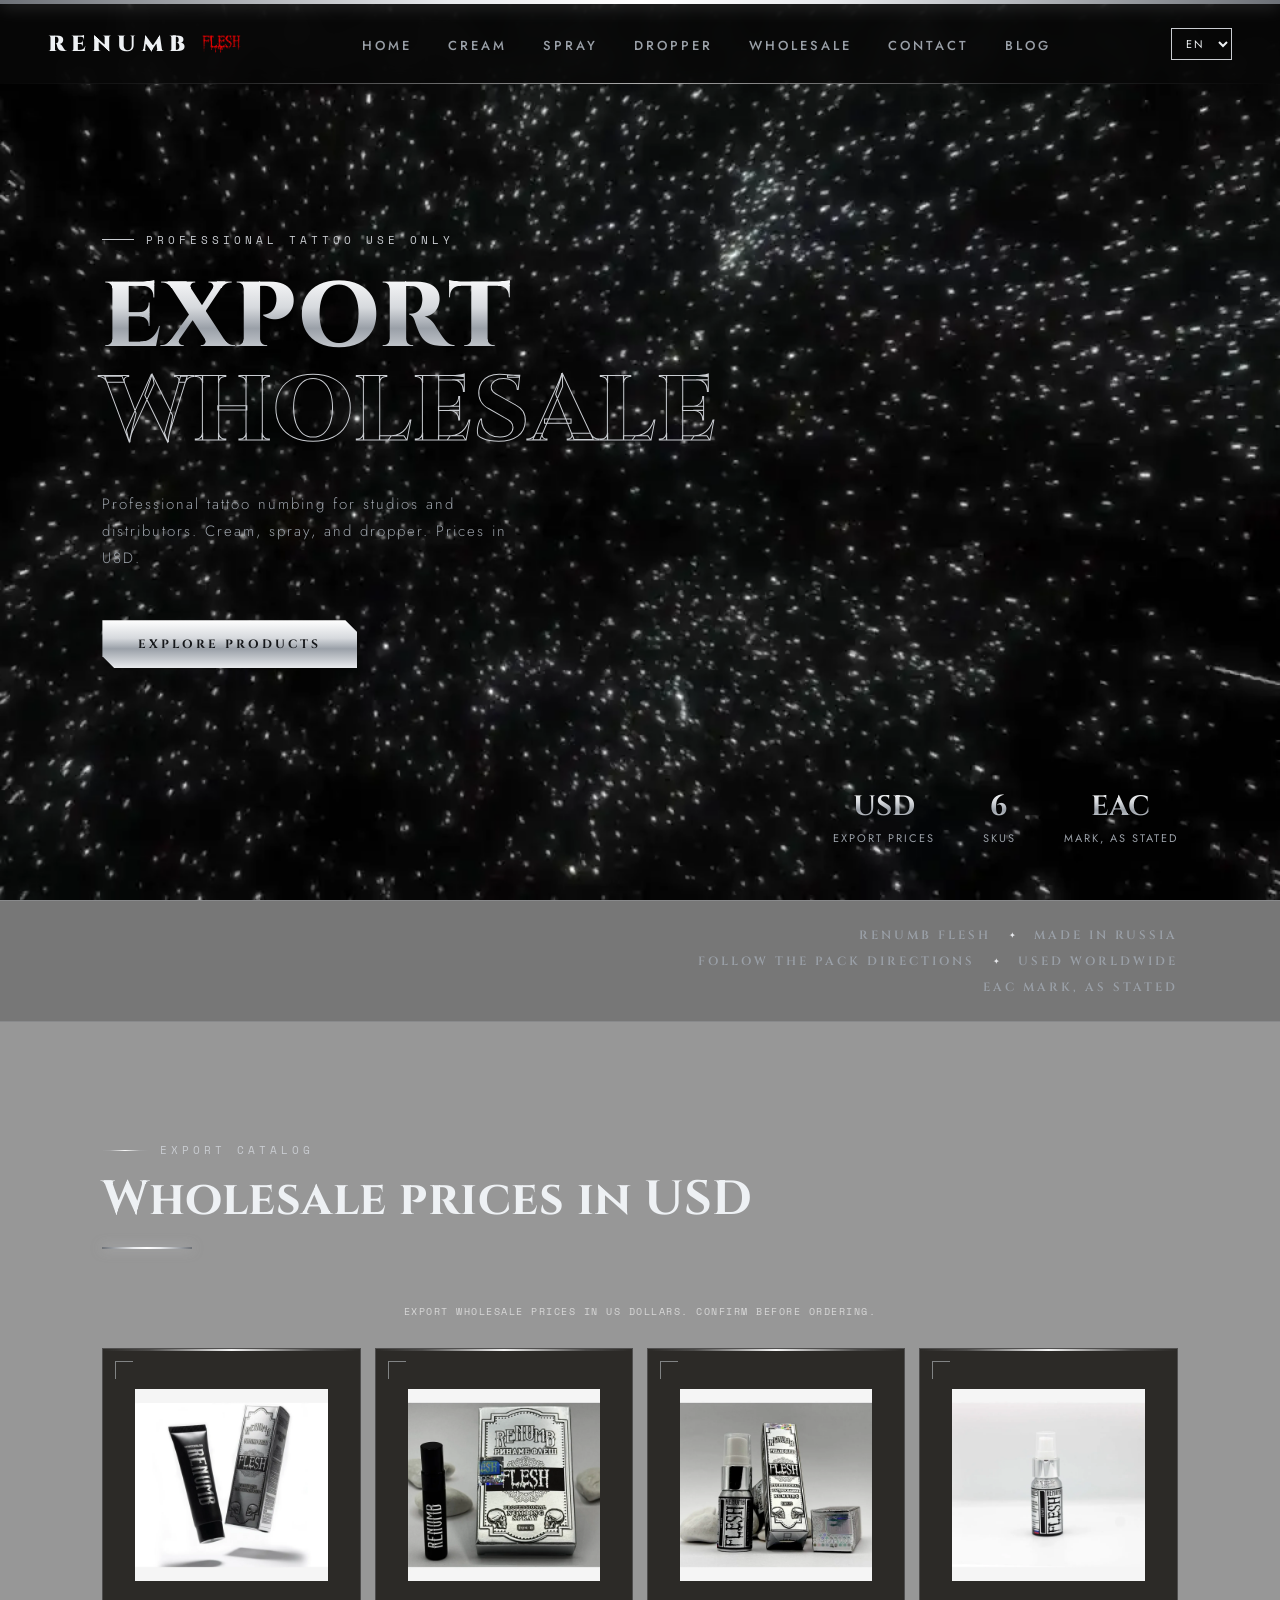
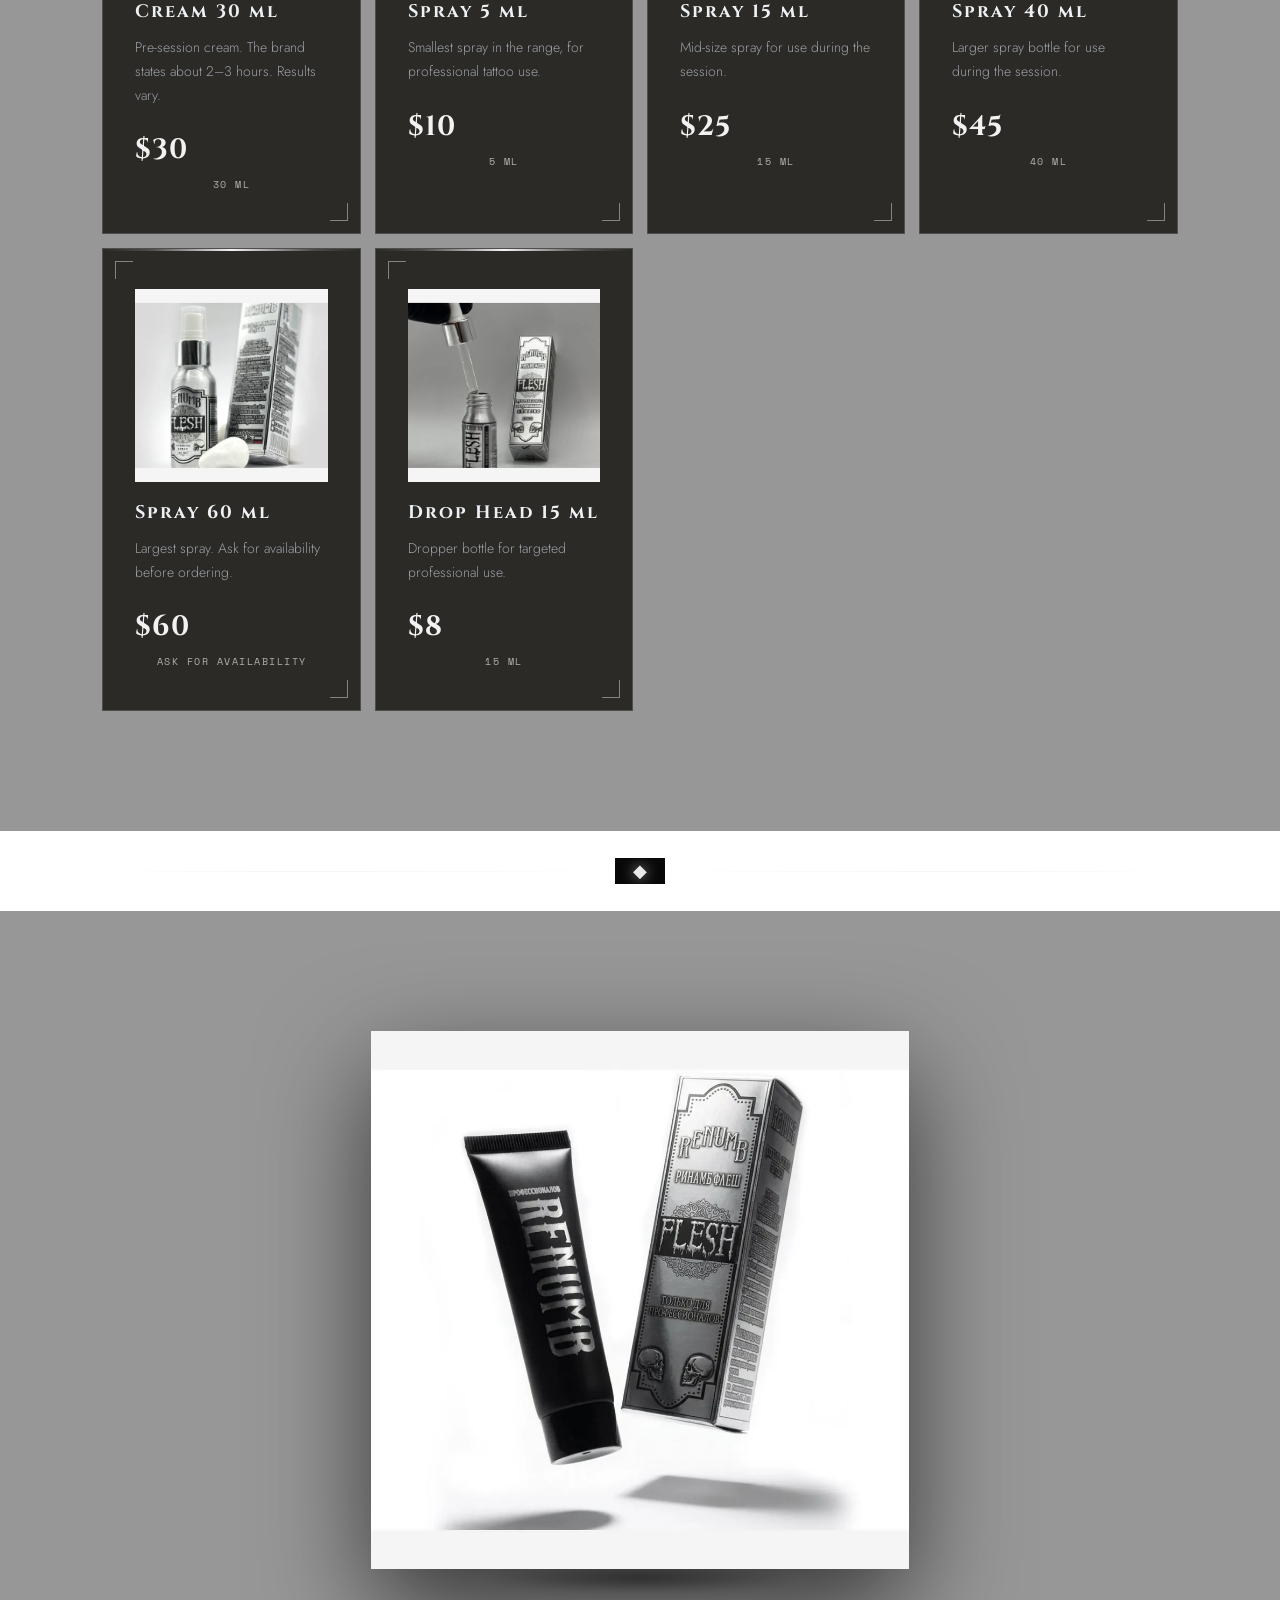
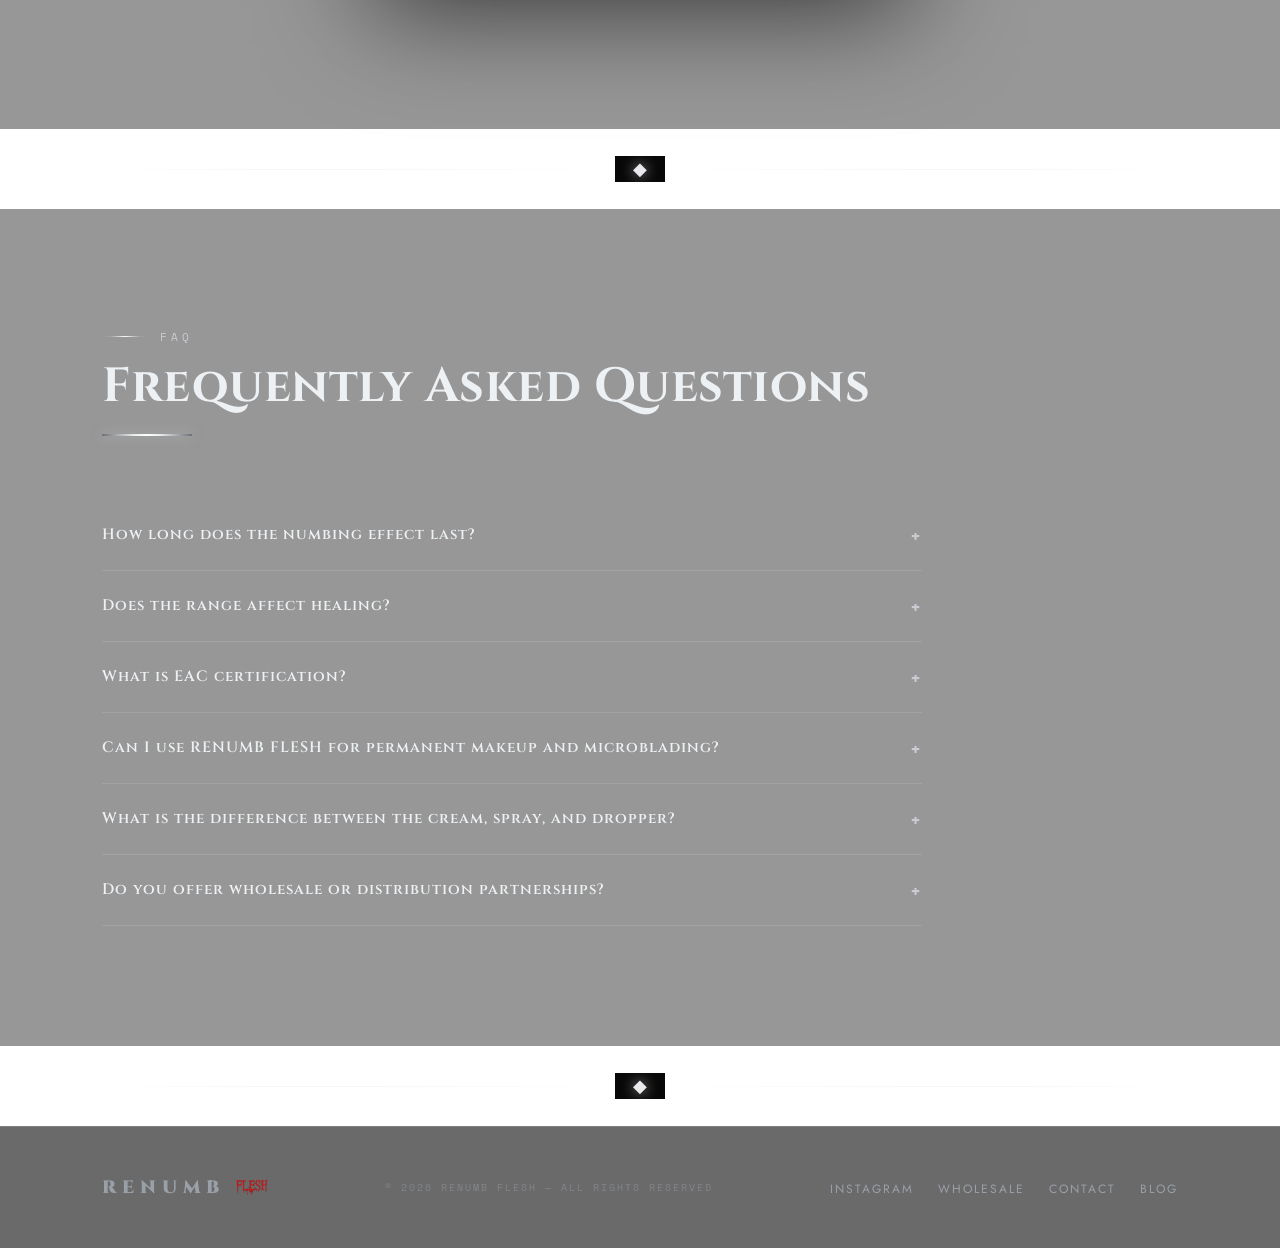
==== commit d2c135d3: "Update export wholesale prices in USD." ====
--- a/index.html
+++ b/index.html
@@ -142,7 +142,7 @@
             "name": "RENUMB FLESH Numbing Cream",
             "url": "https://flesh-tattoo.com/cream.html",
             "image": "https://flesh-tattoo.com/sku-cream-30.webp",
-            "description": "Pre-session cream, 30 ml. Export price 8 USD. The brand states about 2-3 hours. Results vary.",
+            "description": "Pre-session cream, 30 ml. Export price 30 USD. The brand states about 2-3 hours. Results vary.",
             "brand": {
               "@type": "Brand",
               "name": "RENUMB FLESH"
@@ -158,7 +158,7 @@
             "name": "RENUMB FLESH Numbing Spray",
             "url": "https://flesh-tattoo.com/spray.html",
             "image": "https://flesh-tattoo.com/sku-spray-15.webp",
-            "description": "During-session spray. 5 ml 5 USD, 15 ml 8 USD, 40 ml 18 USD, 60 ml 19 USD.",
+            "description": "During-session spray. 5 ml 10 USD, 15 ml 25 USD, 40 ml 45 USD, 60 ml 60 USD.",
             "brand": {
               "@type": "Brand",
               "name": "RENUMB FLESH"
@@ -678,11 +678,6 @@
   video::-webkit-media-controls-start-playback-button,
   video::-webkit-media-controls-overlay-play-button { display: none !important; }
 
-  /* On mobile, use poster image instead of video for performance */
-  @media (max-width: 768px) {
-    .site-bg video { display: none !important; }
-    .site-bg { background: url('site-bg-poster.webp') center / cover no-repeat !important; }
-  }
 
   /* --- FLESH image logo --- */
   .nav-logo, .footer-logo { display: inline-flex; align-items: center; gap: 10px; }
@@ -945,7 +940,7 @@
 
 <!-- Background Video -->
 <div class="site-bg">
-  <video muted loop playsinline webkit-playsinline preload="none" poster="site-bg-poster.webp">
+  <video autoplay muted loop playsinline webkit-playsinline preload="metadata" poster="site-bg-poster.webp">
     <source src="site-bg.mp4" type="video/mp4">
   </video>
 </div>
@@ -1033,7 +1028,7 @@
 <section class="section" id="products">
   <div class="section-label reveal" data-i18n="productLine">Export catalog</div>
   <h2 class="section-title reveal"><span data-i18n="chooseProduct">Wholesale prices in USD</span></h2>
-  <p class="price-note" style="text-align:center;margin:-10px auto 28px;max-width:720px;">Shop price in toman ÷ 400,000, rounded up to the next whole dollar. Snapshot 26 October 2026. Confirm before ordering.</p>
+  <p class="price-note" style="text-align:center;margin:-10px auto 28px;max-width:720px;">Export wholesale prices in US dollars. Confirm before ordering.</p>
 
   <div class="products-grid sku-grid">
     <a href="cream.html" style="text-decoration:none;color:inherit;">
@@ -1041,7 +1036,7 @@
         <img class="product-shot" src="sku-cream-30.webp" alt="RENUMB FLESH cream 30 ml tube and box">
         <h3 class="product-name">Cream 30 ml</h3>
         <p class="product-desc">Pre-session cream. The brand states about 2–3 hours. Results vary.</p>
-        <span class="product-price">$8</span>
+        <span class="product-price">$30</span>
         <span class="price-note">30 ml</span>
       </div>
     </a>
@@ -1050,7 +1045,7 @@
         <img class="product-shot" src="sku-spray-5.webp" alt="RENUMB FLESH numbing spray 5 ml and box">
         <h3 class="product-name">Spray 5 ml</h3>
         <p class="product-desc">Smallest spray in the range, for professional tattoo use.</p>
-        <span class="product-price">$5</span>
+        <span class="product-price">$10</span>
         <span class="price-note">5 ml</span>
       </div>
     </a>
@@ -1059,7 +1054,7 @@
         <img class="product-shot" src="sku-spray-15.webp" alt="RENUMB FLESH numbing spray 15 ml and box">
         <h3 class="product-name">Spray 15 ml</h3>
         <p class="product-desc">Mid-size spray for use during the session.</p>
-        <span class="product-price">$8</span>
+        <span class="product-price">$25</span>
         <span class="price-note">15 ml</span>
       </div>
     </a>
@@ -1067,8 +1062,8 @@
       <div class="product-card reveal">
         <img class="product-shot" src="sku-spray-40.webp" alt="RENUMB FLESH numbing spray 40 ml">
         <h3 class="product-name">Spray 40 ml</h3>
-        <p class="product-desc">Larger spray bottle. Current shop price, rounded up.</p>
-        <span class="product-price">$18</span>
+        <p class="product-desc">Larger spray bottle for use during the session.</p>
+        <span class="product-price">$45</span>
         <span class="price-note">40 ml</span>
       </div>
     </a>
@@ -1077,7 +1072,7 @@
         <img class="product-shot" src="sku-spray-60.webp" alt="RENUMB FLESH numbing spray 60 ml and box">
         <h3 class="product-name">Spray 60 ml</h3>
         <p class="product-desc">Largest spray. Ask for availability before ordering.</p>
-        <span class="product-price">$19</span>
+        <span class="product-price">$60</span>
         <span class="price-note">Ask for availability</span>
       </div>
     </a>
--- a/site.css
+++ b/site.css
@@ -16,6 +16,14 @@
   background:#080808 url("site-bg-poster.webp") center center / cover no-repeat !important;
 }
 .site-bg.poster-only video{ display:none !important; }
+@media (max-width: 768px) {
+  .site-bg:not(.poster-only) video {
+    display: block !important;
+    width: 100% !important;
+    height: 100% !important;
+    object-fit: cover !important;
+  }
+}
 
 /* Kill the iOS/Android media "play" overlay everywhere */
 video::-webkit-media-controls,
